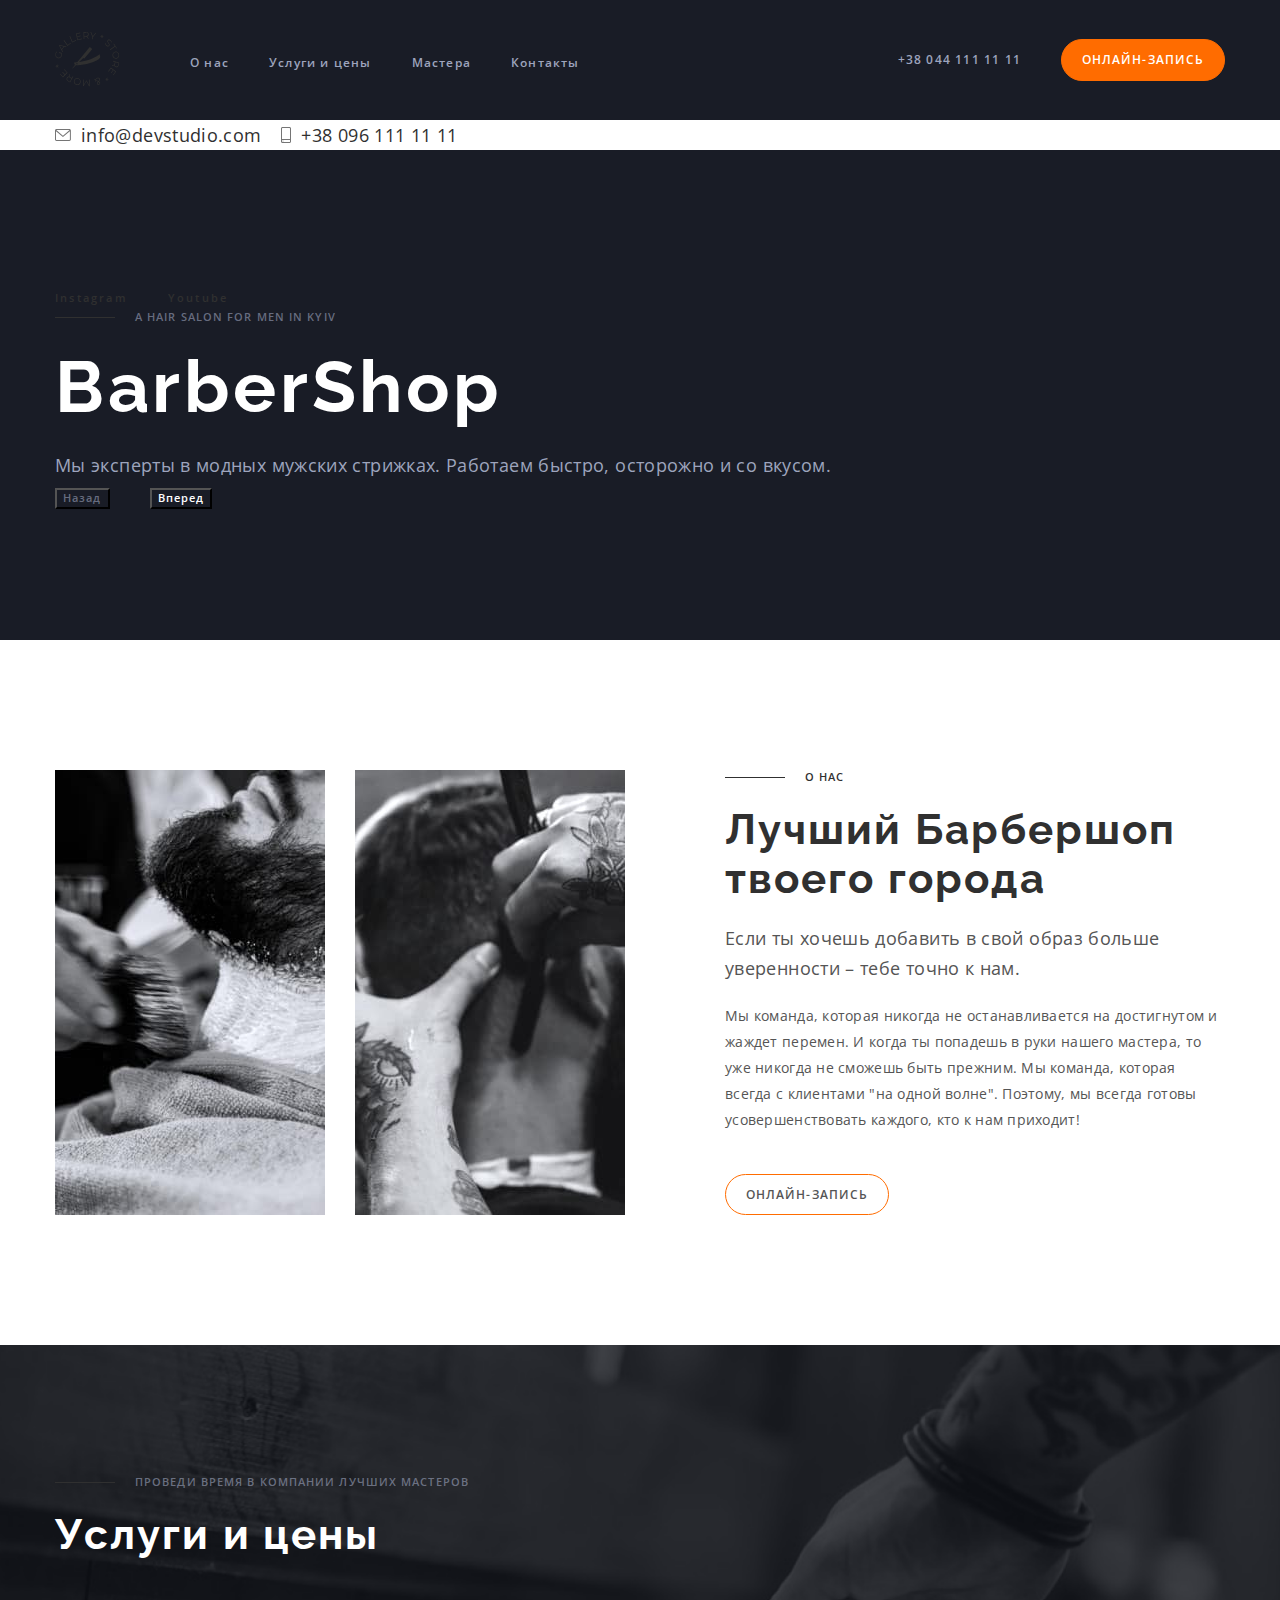
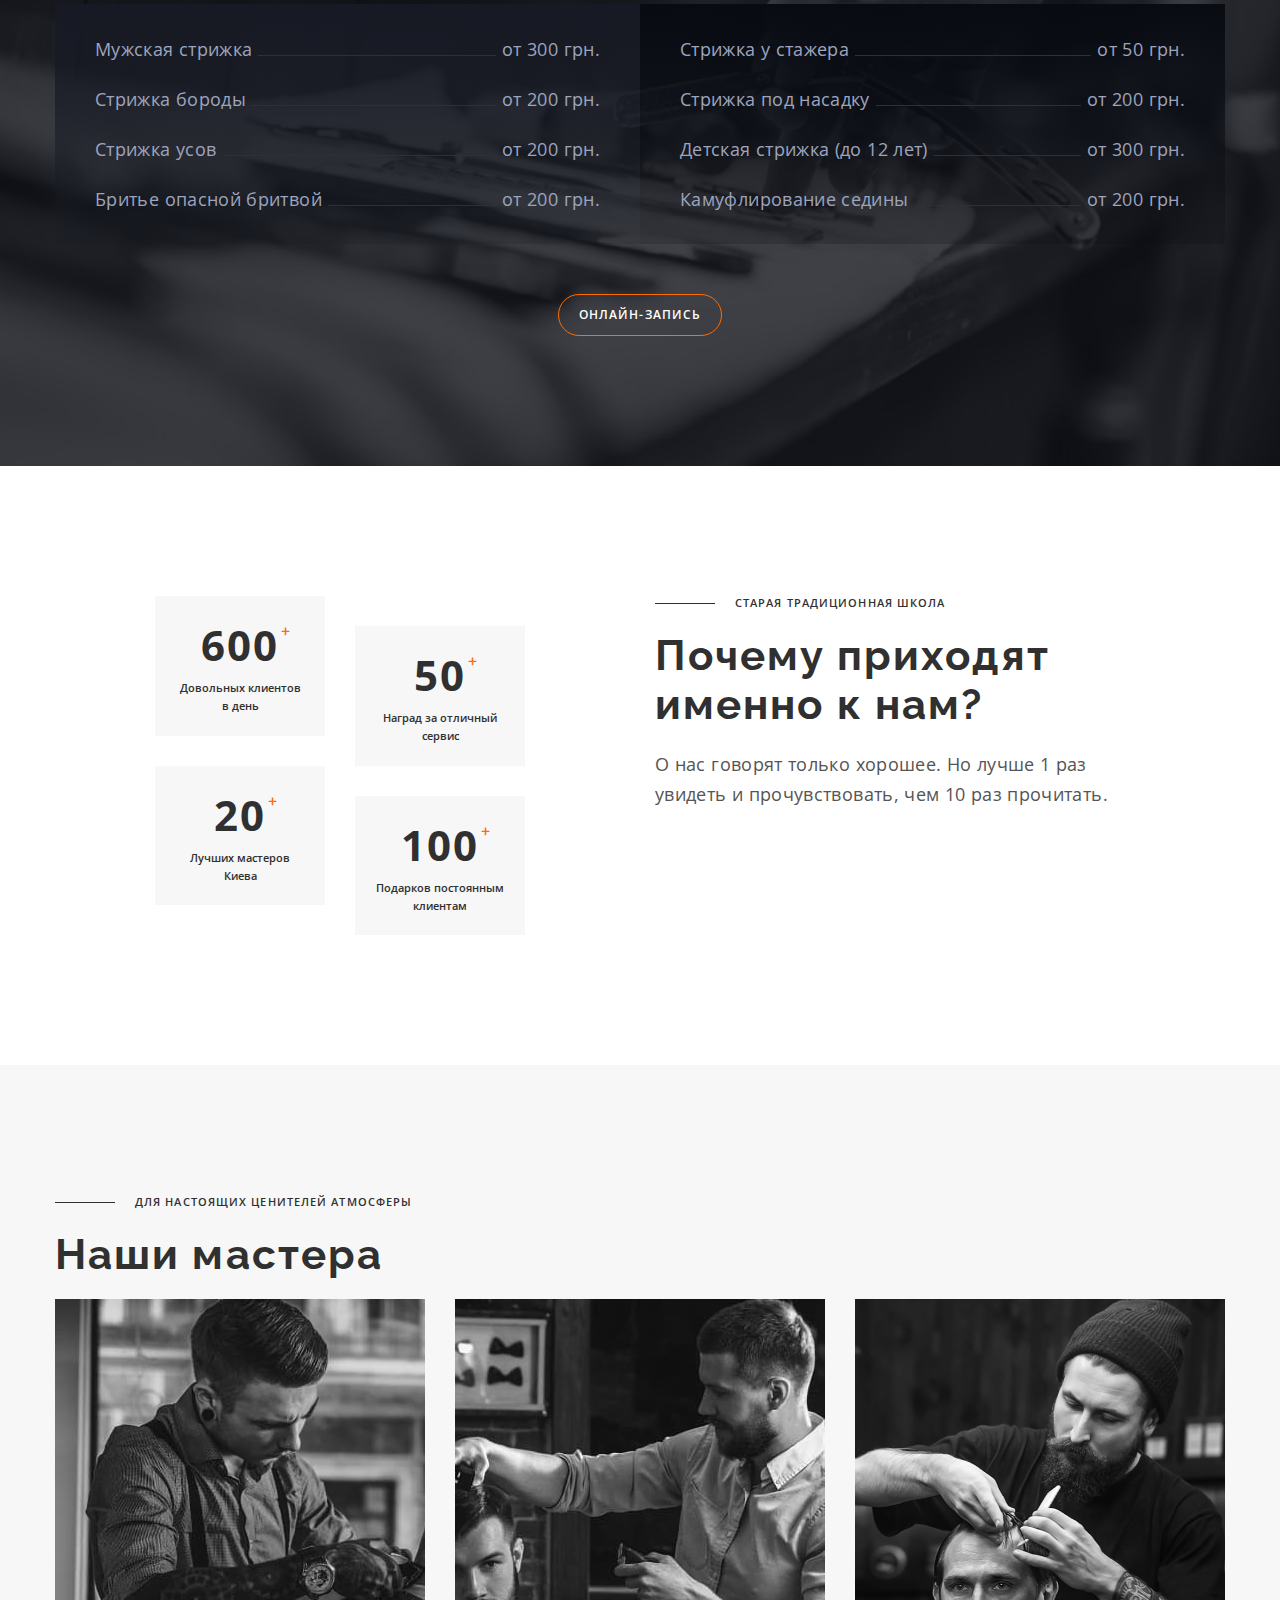
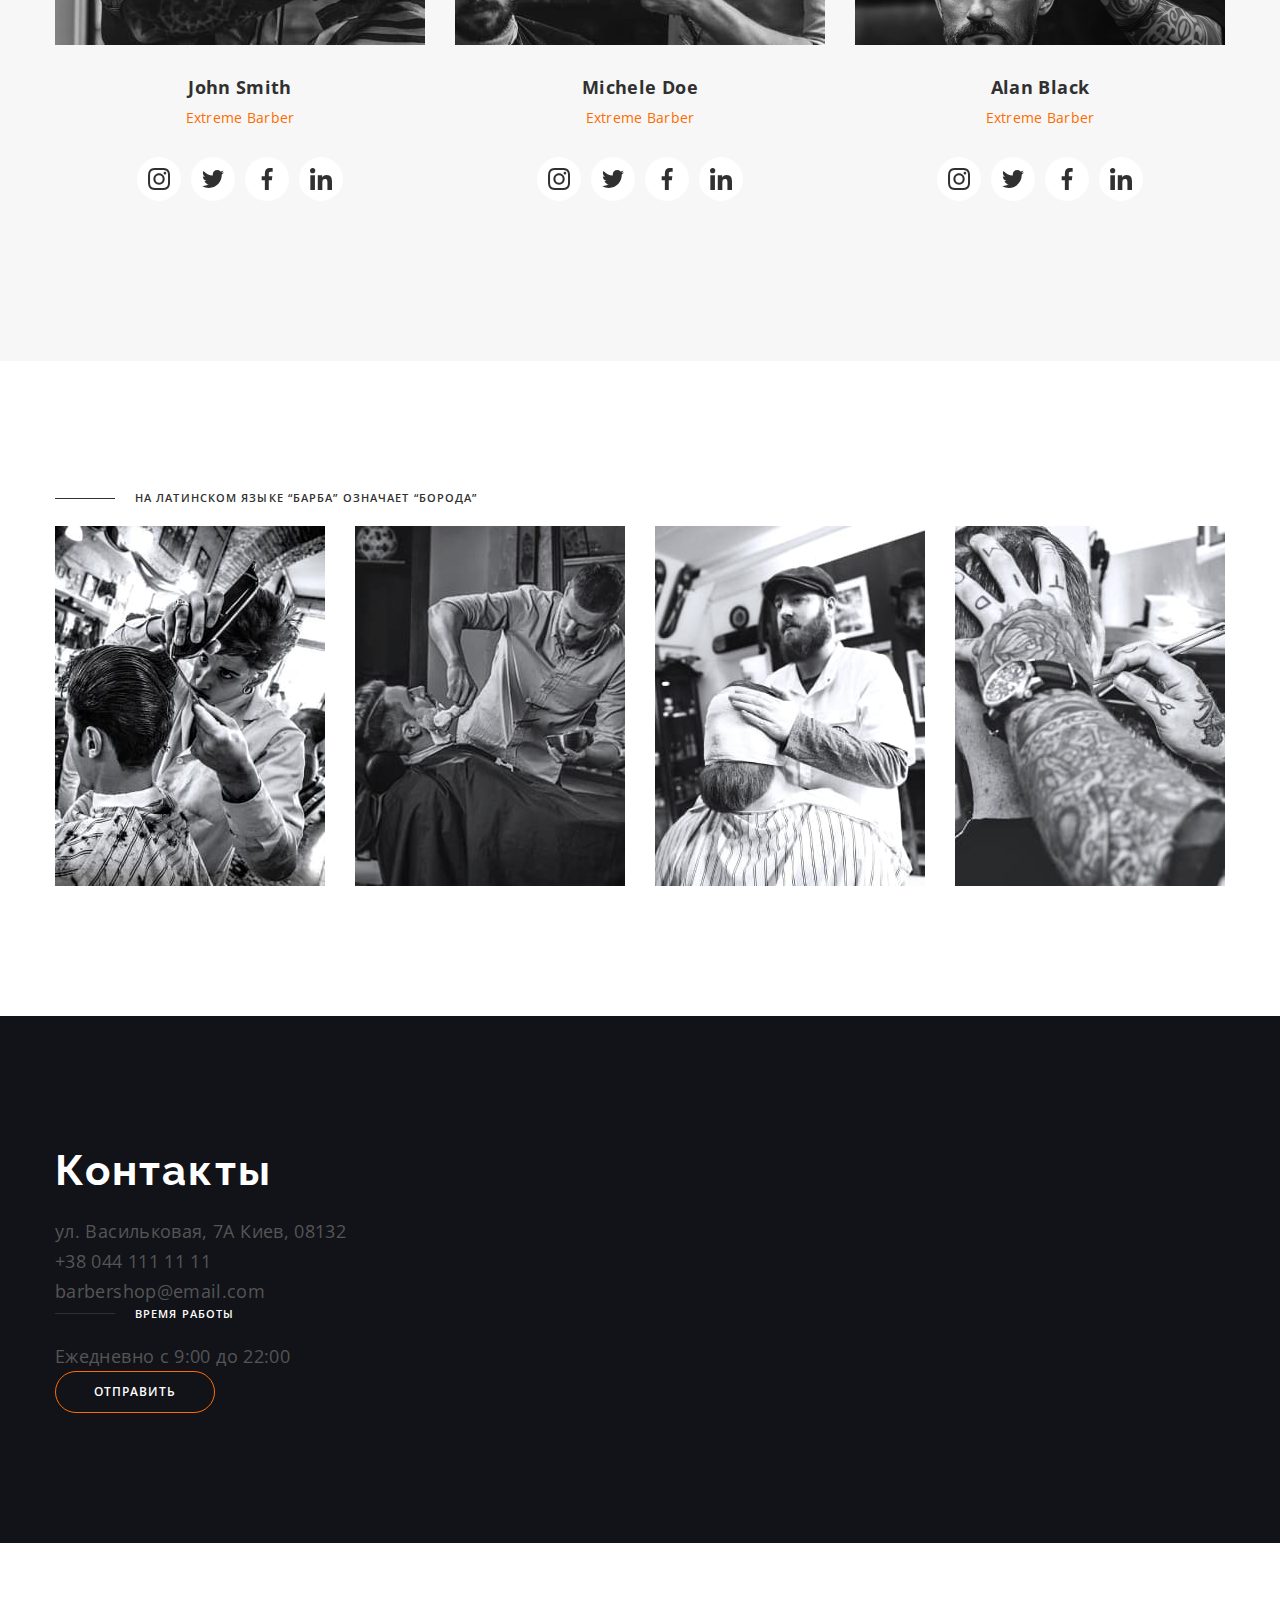
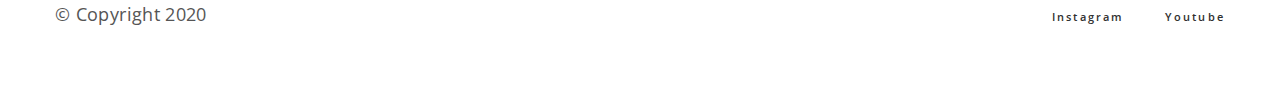
==== index.html @ 78847e61 "100622" ====
<!DOCTYPE html>
<html lang="ru">
  <head>
    <meta charset="UTF-8" />
    <meta http-equiv="X-UA-Compatible" content="IE=edge" />
    <meta name="barbershop" content="width=device-width, initial-scale=1.0" />
    <title>BarberShop</title>

    <!--============= FONTS ===============-->
    <link rel="preconnect" href="https://fonts.googleapis.com" />
    <link rel="preconnect" href="https://fonts.gstatic.com" crossorigin />
    <link
      href="https://fonts.googleapis.com/css2?family=Open+Sans:wght@400;600;700&family=Raleway:wght@700&display=swap"
      rel="stylesheet"
    />

    <!--============= STYLES ==============-->
    <link
      rel="stylesheet"
      href="https://cdnjs.cloudflare.com/ajax/libs/modern-normalize/1.1.0/modern-normalize.min.css"
    />
    <link rel="stylesheet" href="./css/styles.css" />
  </head>

  <body>
    <!--============== HEADER ==============-->

    <header class="header">
      <div class="container header-container">
        <a class="header-link" href="./index.html">
          <img
            class="header-logo"
            src="./images/Logo-barbershop.svg"
            alt="Лого"
            width="65"
            height="55"
          />
        </a>
        <nav class="nav">
          <ul class="nav-list list">
            <li class="nav-item">
              <a class="nav-link link" href="">О нас</a>
            </li>
            <li class="nav-item">
              <a class="nav-link link" href="">Услуги и цены</a>
            </li>
            <li class="nav-item">
              <a class="nav-link link" href="">Мастера</a>
            </li>
            <li class="nav-item">
              <a class="nav-link link" href="">Контакты</a>
            </li>
          </ul>
        </nav>
        <div class="header-wrapper">
          <a class="header-phone link" href="tel:+380441111111"
            >+38 044 111 11 11</a
          >
          <button class="main-btn-mode-dark main-btn pulsate" type="button" data-modal-open>
            <span>онлайн-запись</span> 
          </button>
        </div>
      </div>
    </header>

    <!--==== Пример оформления тел/мэйл ====-->
    <div class="contacts-row container">
      <ul class="list">
        <li class="item">
          <a class="link" href="">
            <svg class="icon" width="16" height="12">
              <use href="./images/icons/icon-contacts.svg#icon-envelope"></use>
            </svg>
            info@devstudio.com
          </a>
        </li>
        <li class="item">
          <a class="link" href="">
            <svg class="icon" width="10" height="16">
              <use
                href="./images/icons/icon-contacts.svg#icon-smartphone"
              ></use>
            </svg>
            +38 096 111 11 11
          </a>
        </li>
      </ul>
    </div>

    <main>
      <!-- <!-================================= HERO ====================================- > -->

      <section class="hero section">
        <div class="container">
          <ul class="hero-list list">
            <li class="hero-item">
              <a class="public-link link" href="" lang="en">Instagram</a>
            </li>
            <li class="hero-item">
              <a class="public-link link" href="" lang="en">Youtube</a>
            </li>
          </ul>
          <p class="uppertitle uppertitle-mode-dark" lang="en">
            A hair salon for men in Kyiv
          </p>
          <h1 class="hero-title" lang="en">BarberShop</h1>
          <p class="subtitle subtitle-mode-dark">
            Мы эксперты в модных мужских стрижках. Работаем быстро, осторожно и
            со вкусом.
          </p>
          <ul class="hero-list list">
            <li class="hero-item">
              <button class="hero-btn hero-btn-disable" type="button">
                Назад
              </button>
            </li>
            <li class="hero-item">
              <button class="hero-btn" type="button">Вперед</button>
            </li>
          </ul>
        </div>
      </section>

      <!-- <!-============= ABOUT =============-> -->

      <section class="about section">
        <div class="container about-container">
          <ul class="about-list list">
            <li class="about-item">
              <img
                class="about-img"
                src="/images/about-img-1.jpg"
                alt="стрижка бороды"
                width="270"
                height="445"
              />
            </li>
            <li class="about-item">
              <img
                class="about-img"
                src="/images/about-img-2.jpg"
                alt="Окантовка бритвой"
                width="270"
                height="445"
              />
            </li>
          </ul>
          <div class="about-wrapper">
            <p class="uppertitle uppertitle-mode-light">О НАС</p>
            <h2 class="title title-mode-light">
              Лучший Барбершоп твоего города
            </h2>
            <h3 class="subtitle subtitle-mode-light">
              Если ты хочешь добавить в свой образ больше уверенности – тебе
              точно к нам.
            </h3>
            <p class="about-descr">
              Мы команда, которая никогда не останавливается на достигнутом и
              жаждет перемен. И когда ты попадешь в руки нашего мастера, то уже
              никогда не сможешь быть прежним. Мы команда, которая всегда с
              клиентами "на одной волне". Поэтому, мы всегда готовы
              усовершенствовать каждого, кто к нам приходит!
            </p>
            <button class="main-btn main-btn-mode-light" type="button">
              онлайн-запись
            </button>
          </div>
        </div>
      </section>

      <!--================= PRICES =================-> -->

      <section class="price section">
        <div class="container">
          <p class="uppertitle uppertitle-mode-dark">
            Проведи время в компании лучших мастеров
          </p>
          <h2 class="title title-mode-dark">Услуги и цены</h2>
          <ul class="price-list list">
            <li class="price-item price-item-left-side">
              <ul class="price-inner-list list">
                <li class="price-inner-item">
                  <span class="price-inner-name">Мужская стрижка</span>
                  <span class="price-inner-cost">от 300 грн.</span>
                </li>
                <li class="price-inner-item">
                  <span class="price-inner-name">Стрижка бороды</span
                  ><span class="price-inner-cost">от 200 грн.</span>
                </li>
                <li class="price-inner-item">
                  <span class="price-inner-name">Стрижка усов</span
                  ><span class="price-inner-cost">от 200 грн.</span>
                </li>
                <li class="price-inner-item">
                  <span class="price-inner-name">Бритье опасной бритвой</span>
                  <span class="price-inner-cost">от 200 грн.</span>
                </li>
              </ul>
            </li>
            <li class="price-item price-item-right-side">
              <ul class="price-inner-list list">
                <li class="price-inner-item">
                  <span class="price-inner-name">Cтрижка у стажера</span
                  ><span class="price-inner-cost">от 50 грн.</span>
                </li>
                <li class="price-inner-item">
                  <span class="price-inner-name">Стрижка под насадку</span
                  ><span class="price-inner-cost">от 200 грн.</span>
                </li>
                <li class="price-inner-item">
                  <span class="price-inner-name"
                    >Детская стрижка (до 12 лет)</span
                  ><span class="price-inner-cost">от 300 грн.</span>
                </li>
                <li class="price-inner-item">
                  <span class="price-inner-name">Камуфлирование седины</span
                  ><span class="price-inner-cost">от 200 грн.</span>
                </li>
              </ul>
            </li>
          </ul>
          <button class="main-btn main-btn-mode-dark" type="button">
            онлайн-запись
          </button>
        </div>
      </section>

      <!--================== BENEFITS =================-> -->

      <section class="advantages section">
        <div class="container advantages-container">
          <div class="advantages-left-side">
            <ul class="advantages-list list">
              <li class="advantages-item">
                <p class="advantages-quantity">600</p>
                <p class="advantages-descr">Довольных клиентов в день</p>
              </li>
              <li class="advantages-item">
                <p class="advantages-quantity">50</p>
                <p class="advantages-descr">Наград за отличный сервис</p>
              </li>
              <li class="advantages-item">
                <p class="advantages-quantity">20</p>
                <p class="advantages-descr">Лучших мастеров Киева</p>
              </li>              
              <li class="advantages-item">
                <p class="advantages-quantity">100</p>
                <p class="advantages-descr">Подарков постоянным клиентам</p>
              </li>
            </ul>
          </div>
          <div class="advantages-right-side">
            <p class="uppertitle uppertitle-mode-light">
              старая традиционная школа
            </p>
            <h2 class="title title-mode-light">
              Почему приходят именно к нам?
            </h2>
            <p class="subtitle subtitle-mode-light">
              О нас говорят только хорошее. Но лучше 1 раз увидеть&nbspи&nbspпрочувствовать, чем 10 раз прочитать.
            </p>
          </div>
        </div>
      </section>

      <!-- ================ MASTERS ================= -->

      <section class="team section">
        <div class="container">
          <p class="uppertitle uppertitle-mode-light">
            для настоящих ценителей атмосферы
          </p>
          <h2 class="title title-mode-light">Наши мастера</h2>
          <ul class="list team-list">
            <li class="team-member">
              <div class="team-thumb">
                <img
                class="team-avatar"
                src="./images/barber-1.jpg"
                alt="John Smith"
                width="370"
                height="346"
                />
                <p class="team-descr">Lorem ipsum dolor sit amet consectetur adipisicing elit. Doloribus deserunt quae voluptas necessitatibus libero quidem.</p>
              </div>
              <div class="team-wrapper">
                <h3 lang="en" class="team-headline">John Smith</h3>
                <p class="team-position">Extreme Barber</p>
                <ul class="socials list">
                  <li class="socials-item">
                    <a
                      class="socials-link socials-link-instagram link"
                      href=""
                      aria-label="instagram"
                    >
                      <svg class="socials-icon" width="22" height="22">
                        <use
                          href="./images/icons/icon-sprite.svg#icon-instagram"
                        ></use>
                      </svg>
                    </a>
                  </li>
                  <li class="socials-item">
                    <a
                      class="socials-link socials-link-twitter link"
                      href=""
                      aria-label="twitter"
                    >
                      <svg class="socials-icon" width="22" height="22">
                        <use
                          href="./images/icons/icon-sprite.svg#icon-twitter"
                        ></use>
                      </svg>
                    </a>
                  </li>
                  <li class="socials-item">
                    <a
                      class="socials-link socials-link-facebook link"
                      href=""
                      aria-label="facebook"
                    >
                      <svg class="socials-icon" width="22" height="22">
                        <use
                          href="./images/icons/icon-sprite.svg#icon-facebook"
                        ></use>
                      </svg>
                    </a>
                  </li>
                  <li class="socials-item">
                    <a
                      class="socials-link socials-link-linkedIn link"
                      href=""
                      aria-label="linkedIn"
                    >
                      <svg class="socials-icon" width="22" height="22">
                        <use
                          href="./images/icons/icon-sprite.svg#icon-linkedin"
                        ></use>
                      </svg>
                    </a>
                  </li>
                </ul>
              </div>
            </li>
            <li class="team-member">
              <div class="team-thumb">
                <img
                class="team-avatar"
                src="./images/barber-2.jpg"
                alt="Michele Doe"
                width="370"
                height="346"
              />
                <p class="team-descr">Lorem ipsum dolor sit amet consectetur adipisicing elit. Doloribus deserunt quae voluptas necessitatibus libero quidem.</p>
              </div>
              <div class="team-wrapper">
                <h3 lang="en" class="team-headline">Michele Doe</h3>
                <p class="team-position">Extreme Barber</p>
                <ul class="socials list">
                  <li class="socials-item">
                    <a
                      class="socials-link socials-link-instagram link"
                      href=""
                      aria-label="instagram"
                    >
                      <svg class="socials-icon" width="22" height="22">
                        <use
                          href="./images/icons/icon-sprite.svg#icon-instagram"
                        ></use>
                      </svg>
                    </a>
                  </li>
                  <li class="socials-item">
                    <a
                      class="socials-link socials-link-twitter link"
                      href=""
                      aria-label="twitter"
                    >
                      <svg class="socials-icon" width="22" height="22">
                        <use
                          href="./images/icons/icon-sprite.svg#icon-twitter"
                        ></use>
                      </svg>
                    </a>
                  </li>
                  <li class="socials-item">
                    <a
                      class="socials-link socials-link-facebook link"
                      href=""
                      aria-label="facebook"
                    >
                      <svg class="socials-icon" width="22" height="22">
                        <use
                          href="./images/icons/icon-sprite.svg#icon-facebook"
                        ></use>
                      </svg>
                    </a>
                  </li>
                  <li class="socials-item">
                    <a
                      class="socials-link socials-link-linkedIn link"
                      href=""
                      aria-label="linkedIn"
                    >
                      <svg class="socials-icon" width="22" height="22">
                        <use
                          href="./images/icons/icon-sprite.svg#icon-linkedin"
                        ></use>
                      </svg>
                    </a>
                  </li>
                </ul>
              </div>
            </li>
            <li class="team-member">
              <div class="team-thumb">
                <img
                class="team-avatar"
                src="./images/barber-3.jpg"
                alt="Alan Black"
                width="370"
                height="346"
                />
                <p class="team-descr">Lorem ipsum dolor sit amet consectetur adipisicing elit. Doloribus deserunt quae voluptas necessitatibus libero quidem.</p>
              </div>              
              <div class="team-wrapper">
                <h3 lang="en" class="team-headline">Alan Black</h3>
                <p class="team-position">Extreme Barber</p>
                <ul class="socials list">
                  <li class="socials-item">
                    <a
                      class="socials-link socials-link-instagram link"
                      href=""
                      aria-label="instagram"
                    >
                      <svg class="socials-icon" width="22" height="22">
                        <use
                          href="./images/icons/icon-sprite.svg#icon-instagram"
                        ></use>
                      </svg>
                    </a>
                  </li>
                  <li class="socials-item">
                    <a
                      class="socials-link socials-link-twitter link"
                      href=""
                      aria-label="twitter"
                    >
                      <svg class="socials-icon" width="22" height="22">
                        <use
                          href="./images/icons/icon-sprite.svg#icon-twitter"
                        ></use>
                      </svg>
                    </a>
                  </li>
                  <li class="socials-item">
                    <a
                      class="socials-link socials-link-facebook link"
                      href=""
                      aria-label="facebook"
                    >
                      <svg class="socials-icon" width="22" height="22">
                        <use
                          href="./images/icons/icon-sprite.svg#icon-facebook"
                        ></use>
                      </svg>
                    </a>
                  </li>
                  <li class="socials-item">
                    <a
                      class="socials-link socials-link-linkedIn link"
                      href=""
                      aria-label="linkedIn"
                    >
                      <svg class="socials-icon" width="22" height="22">
                        <use
                          href="./images/icons/icon-sprite.svg#icon-linkedin"
                        ></use>
                      </svg>
                    </a>
                  </li>
                </ul>
              </div>
            </li>
          </ul>
        </div>
      </section>

      <!--=============== GALERY ===================-->

      <section class="galery section">
        <div class="container">
          <p class="uppertitle uppertitle-mode-light">
            На латинском языке “барба” означает “борода”
          </p>
          <h2 class="title" hidden>Galery</h2>
          <ul class="galery-list list">
            <li class="galery-item">
              <img
                class="galery-img"
                src="./images/galery-1.jpg"
                alt="Стрижка"
                width="270"
                height="360"
              />
            </li>
            <li class="galery-item">
              <img
                class="galery-img"
                src="./images/galery-2.jpg"
                alt="Бритье"
                width="270"
                height="360"
              />
            </li>
            <li class="galery-item">
              <img
                class="galery-img"
                src="./images/galery-3.jpg"
                alt="Отпаривание"
                width="270"
                height="360"
              />
            </li>
            <li class="galery-item">
              <img
                class="galery-img"
                src="./images/galery-4.jpg"
                alt="Бритье "
                width="270"
                height="360"
              />
            </li>
          </ul>
        </div>
      </section>

      <!--================ CONTACTS ==================-->

      <section class="contacts section">
        <div class="container">
          <h2 class="title title-mode-dark">Контакты</h2>
          <ul class="contact-list list">
            <li class="contact-item">
              <address class="contacts-address">
                ул. Васильковая, 7А Киев, 08132
              </address>
            </li>
            <li class="contact-item">
              <a class="contact-link link" href="tel:+380441111111"
                >+38 044 111 11 11</a
              >
            </li>
            <li class="contact-item">
              <a class="contact-link link" href="mailto:barbershop@email.com"
                >barbershop@email.com</a
              >
            </li>
          </ul>
          <h3 class="uppertitle uppertitle-mode-dark">время работы</h3>
          <p class="contacts-schedule">
            Ежедневно с <time datetime="9:00">9:00</time> до
            <time datetime="22:00">22:00</time>
          </p>
          <button type="button" class="main-btn main-btn-mode-dark">
            Отправить
          </button>
        </div>
      </section>      
    </main>

    <!--================ FOOTER ==================-->

    <footer class="footer">
      <div class="container footer-container">
        <p class="footer-copyright">&#169; Copyright 2020</p>
        <ul class="footer-list list">
          <li class="footer-item">
            <a class="public-link link" href="">Instagram</a>
          </li>
          <li class="footer-item">
            <a class="public-link link" href="">Youtube</a>
          </li>
        </ul>
      </div>
    </footer>

    <!-- ================ MODAL ================= -->

    <div class="backdrop is-hidden" data-modal>
      <div class="modal-wrapper">
        <button class="modal-btn" type="button" data-modal-close>X</button>
        <p>Lorem ipsum dolor sit amet consectetur adipisicing elit. </p>
      </div>
    </div>

    <script src="./js/modal.js"></script>
  </body>
</html>
---- css/styles.css ----
/* font-family: 'Open Sans', sans-serif;
font-family: 'Raleway', sans-serif; */

/* #303030
#FFFFFF
#9DA4BD
#FF6C00
#F7F7F7
#000000
#555555
#111319
#191C26
#C4C4C4
rgba(157, 164, 189, 0.12)
rgba(157, 164, 189, 0.6)
rgba(157, 164, 189, 0.4)
rgba(25, 28, 38, 0.2) */

:root {
  /*=========== Основные шрифты ===========*/

  --main-font: "Open Sans", sans-serif;
  --secondary-font: "Raleway", sans-serif;
  --accent-cl: #ff6c00;

  /*========== Светлая тема текста =========*/

  --primary-txt--mode-light: #555555;
  --secondary-txt--mode-light: #303030;
  --main-txt--mode-light: #555555;

  /*========== Темная тема текста ===========*/

  --primary-txt--mode-dark: #ffffff;
  --secondary-txt--mode-dark: rgba(157, 164, 189, 0.6);
  --main-txt--mode-dark: #9da4bd;

  /*========== Светлая тема фона ============*/

  --primary-bg--mode-light: #ffffff;
  --secondary-bg--mode-light: #f7f7f7;

  /*========== Темная тема фона =============*/

  --primary-bg--mode-dark: #191c26;
  --secondary-bg--mode-dark: #111319;

  /* ============ EFFECTS ================ */

  --anim-fast: 250ms ease-in;
}


body {
  font-family: var(--main-font);
  font-size: 18px;
  line-height: 1.67;
  letter-spacing: 0.02em;
  color: var(--main-txt--mode-light);
}

h1,
h2,
h3,
h4,
h5,
h6,
p {
  margin-top: 0;
  margin-bottom: 0;
}

h1:last-child,
h2:last-child,
h3:last-child,
h4:last-child,
p:last-child {
  margin-bottom: 0;
}

img {
  display: block;
}

.list {
  list-style: none;
  margin-top: 0;
  margin-bottom: 0;
  padding: 0;
}

.link {
  text-decoration: none;
}

.section {
  padding-top: 130px;
  padding-bottom: 130px;
}

.container {
  width: 1200px;
  padding-left: 15px;
  padding-right: 15px;
  margin-left: auto;
  margin-right: auto;
}

.uppertitle {
  display: flex;
  align-items: center;
  margin-bottom: 20px;
  font-weight: 600;
  font-size: 11px;
  line-height: 1.36;
  letter-spacing: 0.1em;
  text-transform: uppercase;
}

.uppertitle-mode-light {
  color: var(--secondary-txt--mode-light);
}

.uppertitle-mode-dark {
  color: var(--secondary-txt--mode-dark);
}

.uppertitle::before {
  margin-right: 20px;
  display: block;
  content: "";
  width: 60px;
  height: 1px;
  background-color: var(--secondary-txt--mode-light);
}

.title {
  margin-bottom: 20px;
  font-family: var(--secondary-font);
  font-weight: 700;
  font-size: 42px;
  line-height: 1.17;
  letter-spacing: 0.05em;
  color: var(--secondary-txt--mode-light);
}

.title-mode-light {
  color: var(--secondary-txt--mode-light);
}

.title-mode-dark {
  color: var(--primary-txt--mode-dark);
}

.subtitle {
  margin-bottom: 20px;
  font-size: 18px;
  font-weight: 400;
  line-height: 1.67;
  letter-spacing: 0.02em;
}

.subtitle-mode-light {
  color: var(--main-txt--mode-light);
}

.subtitle-mode-dark {
  color: var(--main-txt--mode-dark);
}

.main-btn {
  max-width: 350px;
  min-width: 160px;
  padding: 12px 20px;

  font-family: inherit;
  font-weight: 600;
  font-size: 12px;
  line-height: 1.33;
  letter-spacing: 0.09em;
  text-transform: uppercase;
  color: var(--primary-dark-text);
  border: 1px solid var(--accent-cl);
  border-radius: 25px;
  background-color: transparent;
  cursor: pointer;
  transition: background-color var(--anim-fast);
}

.main-btn-mode-light {
  color: var(--primary-txt--mode-light);
  /* background-color: ; */
}

.main-btn-mode-dark {
  color: var(--primary-txt--mode-dark);
}

.main-btn:hover,
.main-btn:focus {
  background-color: var(--accent-cl);
  border: 1px solid var(--accent-cl);
}

.public-link {
  font-weight: 600;
  font-size: 11px;
  line-height: 1.36;
  letter-spacing: 0.2em;
  color: var(--secondary-txt--mode-light);
}
.public-link:hover,
.public-link:focus {
  color: var(--accent-cl);
}


/* =================== HEADER ==================== */

.header {
  padding-top: 32px;
  padding-bottom: 32px;
  background-color: var(--primary-bg--mode-dark);
}

.header-container {
  display: flex;
  align-items: center;
}

.header-link {
  margin-right: 70px;
}

.nav-list {
  display: flex;
  align-items: center;
}

.nav-item {
  margin-right: 40px;
}

.nav-item:last-child {
  margin: 0;
}

.header-wrapper {
  display: flex;
  align-items: center;
  margin-left: auto;
}

.nav-link,
.header-phone {
  padding-top: 20px;
  padding-bottom: 20px;
  font-weight: 600;
  font-size: 12px;
  line-height: 1.33;
  letter-spacing: 0.1em;
  color: var(--main-txt--mode-dark);
  transition: color var(--anim-fast);
}

.nav-link:hover,
.nav-link:focus {
  color: var(--accent-cl);
}

.header-phone {
  padding-top: 20px;
  padding-bottom: 20px;
  margin-right: 40px;
  text-transform: uppercase;
}

.header-phone:hover,
.header-phone:focus {
  color: var(--accent-cl);
}

/* ================= HERO ================== */

.hero {
  background-color: var(--primary-bg--mode-dark);
}

.hero-list {
  display: flex;
  align-items: center;
}

.hero-item {
  margin-right: 40px;
}

.hero-item:last-child {
  margin-right: 0;
}

.hero-title {
  margin-bottom: 20px;
  font-family: var(--secondary-font);
  font-weight: 700;
  font-size: 72px;
  line-height: 1.18;
  letter-spacing: 0.05em;
  color: var(--primary-txt--mode-dark);
}

.hero .subtitle {
  margin-bottom: 0;
}

.hero-btn {
  font-weight: 600;
  font-size: 11px;
  line-height: 1.36;
  letter-spacing: 0.1em;
  color: var(--primary-txt--mode-dark);
  background-color: transparent;
  cursor: pointer;
}

.hero-btn-disable {
  color: rgba(157, 164, 189, 0.6);
}

/* ================ ABOUT ================= */

.about-container {
  display: flex;
}
.about-list {
  display: flex;
}

.about-item {
  margin-right: 30px;
}

.about-item:last-child {
  margin-right: 0;
}

.about-wrapper {
  width: 500px;
  margin-left: auto;
}

.about-descr {
  margin-bottom: 40px;
  font-size: 14px;
  line-height: 1.86;
  letter-spacing: 0.02em;
  color: var(--main-txt--mode-light);
}

.main-btn-mode-light {
  font-weight: 600;
  font-size: 12px;
  line-height: 1.33;
  letter-spacing: 0.09em;
  text-transform: uppercase;
  color: var(--secondary-light-text);
}

.main-btn-mode-light:hover,
.main-btn-mode-light:focus {
  color: var(--primary-txt--mode-dark);
}

/* ================ PRICE ================== */

.price {
  background-color: var(--secondary-bg--mode-dark);
  background-image: url(../images/price/bg-price.png);
  background-position: center;
  background-size: cover;
  background-repeat: no-repeat;
}

.price .title {
  margin-bottom: 44px;
}

.price-list {
  display: flex;
  align-items: center;
  margin-bottom: 50px;
}

.price-item {
  flex-basis: calc(100% / 2);
  padding: 30px 40px;
}

.price-item-left-side {
  background-image: linear-gradient(
    180deg,
    #171a24 0%,
    rgba(23, 26, 36, 0.2) 100%
  );
}

.price-item-right-side {
  background-image: linear-gradient(
    180deg,
    #090b13 0%,
    rgba(9, 11, 19, 0.2) 100%
  );
}

.price-inner-item {
  display: flex;
  /* justify-content: space-between; */
  align-items: baseline;
  margin-bottom: 20px;
}

.price-inner-item::after {
  margin: 0 6px;
  content: "";
  display: block;
  /* width: 100%; */
  height: 1px;
  flex-grow: 1;
  background-color: var(--secondary-txt--mode-light);
}

.price-inner-item:last-child {
  margin-bottom: 0;
}

.price .main-btn {
  display: block;
  margin-left: auto;
  margin-right: auto;
}

.price-inner-name,
.price-inner-cost {
  flex-shrink: 0;
  color: var(--main-txt--mode-dark);
}

.price-inner-cost {
  order: 2;
}

.price .main-btn {
  display: block;
  margin-left: auto;
  margin-right: auto;
}

/* =============== ADVANTAGES ================ */

.advantages-container {
  display: flex;
  gap: 30px;
}

.advantages-left-side,
.advantages-right-side {
  flex-basis: 50%;
}

.advantages-list {
  margin: 0 auto;
  width: 370px;
  display: flex;
  flex-wrap: wrap;
  justify-content: center;
  align-items: flex-start;
}



.advantages-item {
  width: 170px;
  min-height: 133px;
  padding: 20px;
  text-align: center;
  background-color: var(--secondary-bg--mode-light);
}

.advantages-item:nth-child(odd) {
  margin-right: 30px;
}

.advantages-item:first-child {
  margin-bottom: 30px;
}

.advantages-item:nth-last-child(odd) {
  margin-top: 30px;
}

.advantages-quantity {
  position: relative;
  display: inline-block;
  margin-bottom: 6px;
  font-weight: 700;
  font-size: 42px;
  line-height: 1.36;
  letter-spacing: 0.05em;
  color: var(--secondary-txt--mode-light);
}

.advantages-quantity::after {
  position: absolute;
  top: 5px;
  /* right: -13px; */
  left: calc(100% + 2px);
  content: "+";
  font-weight: 600;
  font-size: 16px;
  line-height: 1.37;
  text-align: center;

  color: #ff6c00;
}

.advantages-descr {
  font-weight: 600;
  font-size: 11px;
  letter-spacing: 0;
  /* line-height: 1.36;
  text-align: center; */
  color: var(--secondary-txt--mode-light);
}



/* ================ MASTERS ================ */

.team {
  background-color: var(--secondary-bg--mode-light);
}

.team-list {
  display: flex;
  align-items: center;
  margin-top: -30px;
  margin-right: -30px;
}

.team-member {
  flex-wrap: wrap;
  flex-basis: calc(100% / 3 - 30px);
  margin-top: 30px;
  margin-right: 30px;
  text-align: center;
}

.team-thumb {
  position: relative;
  cursor: pointer;
  overflow: hidden;
}

.team-descr {  
  display: flex;
  align-items: center;
  justify-content: center;
  padding: 20px;
  width: 100%;
  height: 100%;
  position: absolute;
  bottom: 0;
  left: 0;

  color: var(--primary-txt--mode-dark);
  background-color: rgba(11, 11, 11, 0.504);

  transform: translateY(100%);
  transition: transform var(--anim-fast);  
}

.team-thumb:hover .team-descr {
  transform: translateY(0%);
}

.team-wrapper {
  padding-top: 30px;
  padding-bottom: 30px;
}

.team-headline {
  margin-bottom: 8px;
  font-size: 18px;
  line-height: 1.39;
  letter-spacing: 0.02em;
  color: var(--secondary-txt--mode-light);
}

.team-position {
  margin-bottom: 30px;
  font-size: 14px;
  line-height: 1.36;
  letter-spacing: 0.02em;
  color: var(--accent-cl);
}

.socials-item:not(:last-child) {
  margin-right: 10px;
}

.socials {
  display: flex;
  align-items: center;
  justify-content: center;
}

.socials-link {
  display: flex;
  justify-content: center;
  align-items: center;
  width: 44px;
  height: 44px;
  background-color: #fff;
  border-radius: 50%;
  background-repeat: no-repeat;
  background-size: 20px;
  background-position: center;
  color: var(--secondary-txt--mode-light);
  transition: background-color var(--anim-fast);  
}

.socials-icon {
  /* fill: var(--secondary-txt--mode-light); */
  fill: currentColor;
  transition: fill var(--anim-fast);
  
}

.socials-link:hover,
.socials-link:focus {
  background-color: var(--accent-cl);
  color: var(--primary-txt--mode-dark);
}

/* .socials-link:hover .socials-icon,
.socials-link:focus .socials-icon {
    fill: var(--primary-txt--mode-dark);
} */

/* ================ GALERY ================= */

.galery-list {
  display: flex;
  align-items: center;
  margin-right: -30px;
  margin-top: -30px;
}

.galery-item {
  margin-right: 30px;
  flex-basis: calc(100% / 4 - 30px);
  margin-top: 30px;
  margin-right: 30px;
}

.galery-item:last-child {
  margin-right: 0;
}

/* ================= CONTACTS ================== */

.contacts {
  background-color: var(--secondary-bg--mode-dark);
}

.contacts-address {
  font-style: normal;
}

.contact-link {
  color: currentColor;
}

.contacts-link[href^="mailto:"] {
  text-decoration: underline;
}

.contacts .uppertitle-mode-dark {
  font-weight: 600;
  font-size: 11px;
  line-height: 15px;
  letter-spacing: 0.1em;
  text-transform: uppercase;
  color: var(--primary-txt--mode-dark);
}

/* ================== FOOTER =================== */

.footer {
  padding-top: 56px;
  padding-bottom: 56px;
}

.footer-container {
  display: flex;
  align-items: center;
  justify-content: space-between;
}

.footer-list {
  display: flex;
  align-items: center;
}

.footer-item {
  margin-right: 40px;
}

.footer-item:last-child {
  margin-right: 0;
}

.footer-copyright {
  margin-bottom: 0;
}

/* ==== Пример оформления тел/мэйл ==== */
.contacts-row .list {
  display: flex;
  align-items: center;
}

.contacts-row .item:not(:last-child) {
  margin-right: 20px;
}

.contacts-row .link {
  display: flex;
  align-items: center;
  color: var(--secondary-txt--mode-light);
}

.contacts-row .link:hover,
.contacts-row .link:focus {
  color: #ff6c00;
}

.icon {
  margin-right: 10px;
  fill: currentColor;
}
/* ==================================== */

.backdrop {
  position: fixed; 
  width: 100vw;
  height: 100vh;
  top: 0;
  left: 50%;
  transform: translateX(-50%);
  background-color: rgba(0, 0, 0, 0.47);
  opacity: 1;
  visibility: visible;
  pointer-events: initial;

  transition: opacity var(--anim-fast), visibility var(--anim-fast);
} 

.backdrop.is-hidden {
  opacity: 0;
  visibility: hidden;
  pointer-events: none;
}

.modal-wrapper {
  position: absolute;
  top: 50%;
  left: 50%;
  transform: translate(-50%, -50%);

  width: 500px;
  height: 400px;
  padding: 25px;

  border-radius: 15px;

  background-color: #fff;
}

.modal-btn {
  position: absolute;
  top: 20px;
  right: 20px;
  border-radius: 50%;
}

/* ========================= PULSATE ===================== */

.pulsate {
  position: relative;
  z-index: 10;

  background-color: #ff6c00;
}

.pulsate span {
  position: relative;
  z-index: 10;
}

.pulsate::after,
.pulsate::before {
  position: absolute;
  content: "";
  top: 50%;
  left: 50%;
  transform: translate(-50%, -50%) scale(0);

  width: 100%;
  height: 100%;
  border-radius: 25px;

  background-color: rgb(255, 106, 0);
}

.pulsate::after {
  animation: pulsation 4s 400ms ease-in-out infinite both;
}
.pulsate::before {
  animation: pulsation 4s ease-in-out infinite both;
}

@keyframes pulsation {
  0% {
    transform: translate(-50%, -50%) scale(0.4);
    opacity: 0.8;
  }
  80% {
    transform: translate(-50%, -50%) scale(1.4);
    opacity: 0;
  }
  100% {
    transform: translate(-50%, -50%) scale(2.4);
    opacity: 0;
  }
}

/* logo anomation */
@keyframes bounce-top {
  0% {
    transform: translateY(-45px);
    animation-timing-function: ease-in;
    opacity: 1;
  }
  24% {
    opacity: 1;
  }
  40% {
    transform: translateY(-24px);
    animation-timing-function: ease-in;
  }
  65% {
    transform: translateY(-12px);
    animation-timing-function: ease-in;
  }
  82% {
    transform: translateY(-6px);
    animation-timing-function: ease-in;
  }
  93% {
    transform: translateY(-4px);
    animation-timing-function: ease-in;
  }
  25%,
  55%,
  75%,
  87% {
    transform: translateY(0px);
    animation-timing-function: ease-out;
  }
  100% {
    transform: translateY(0px);
    animation-timing-function: ease-out;
    opacity: 1;
  }
}
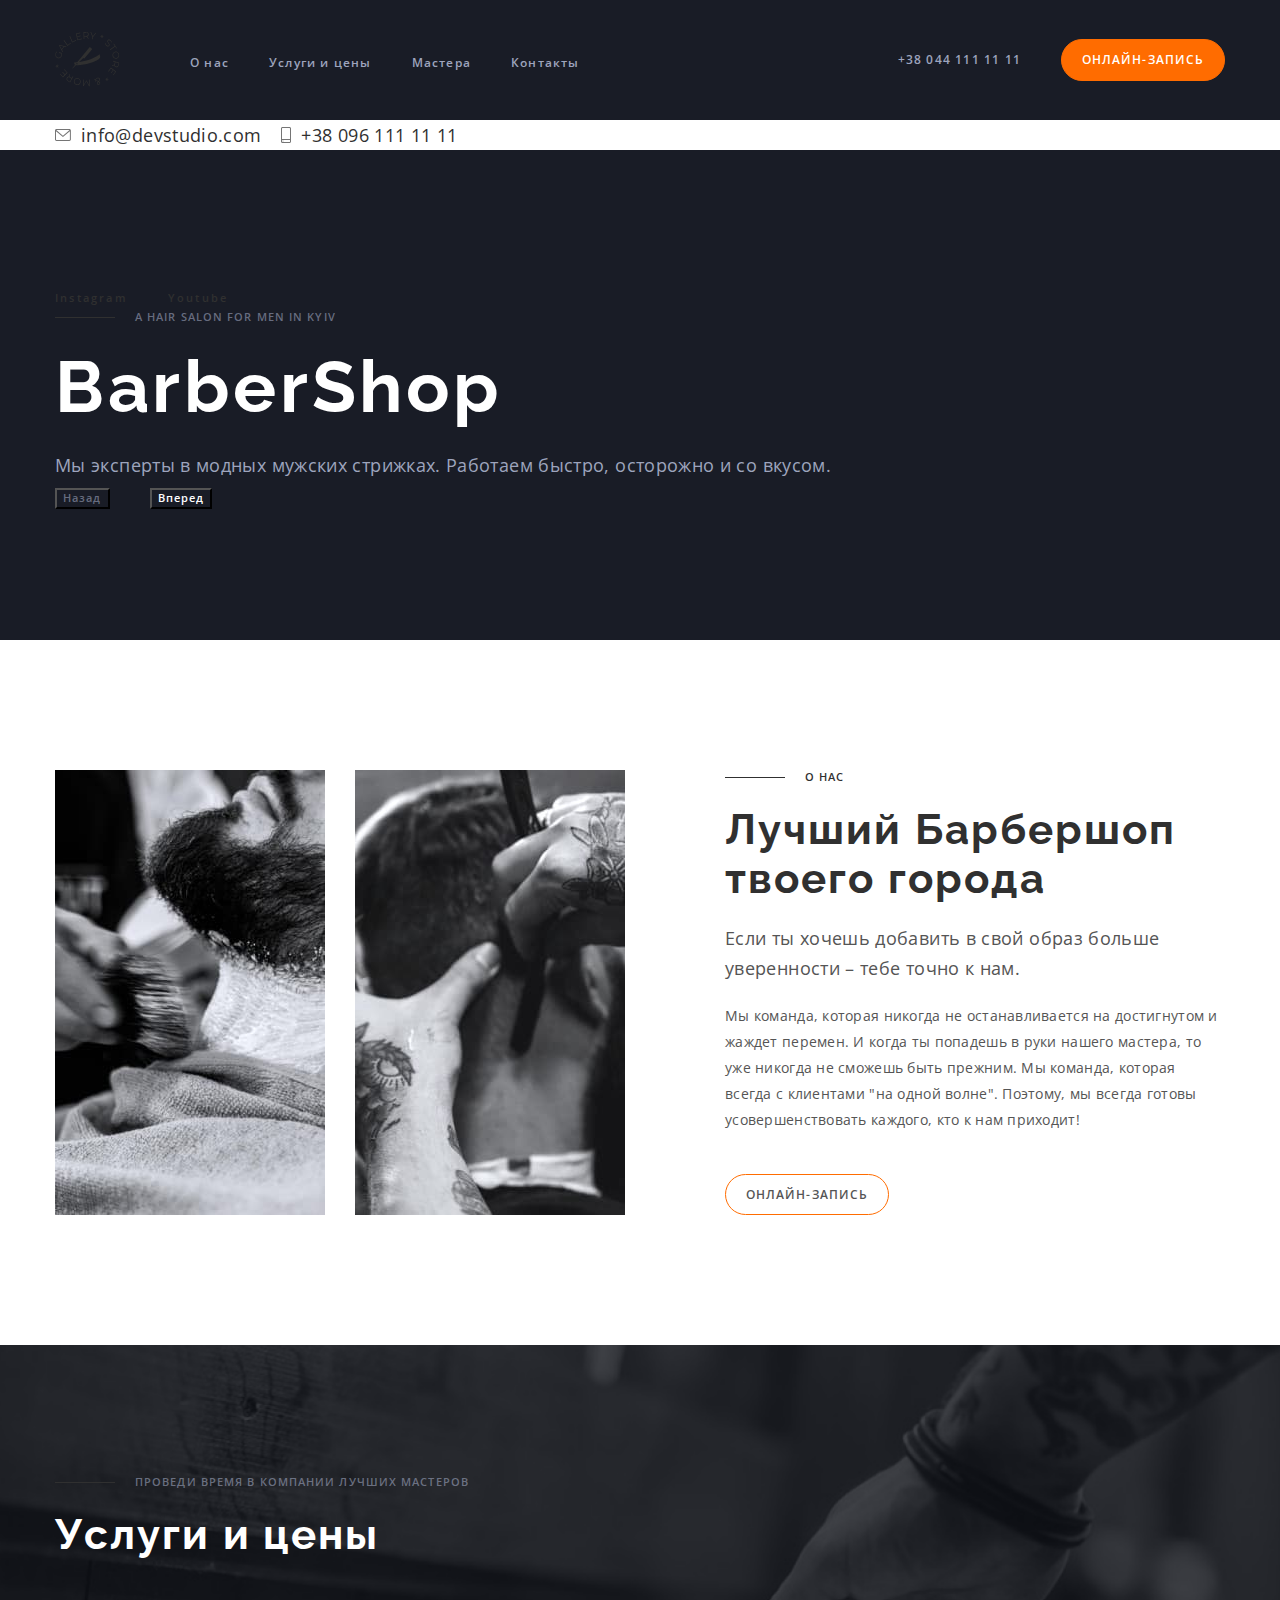
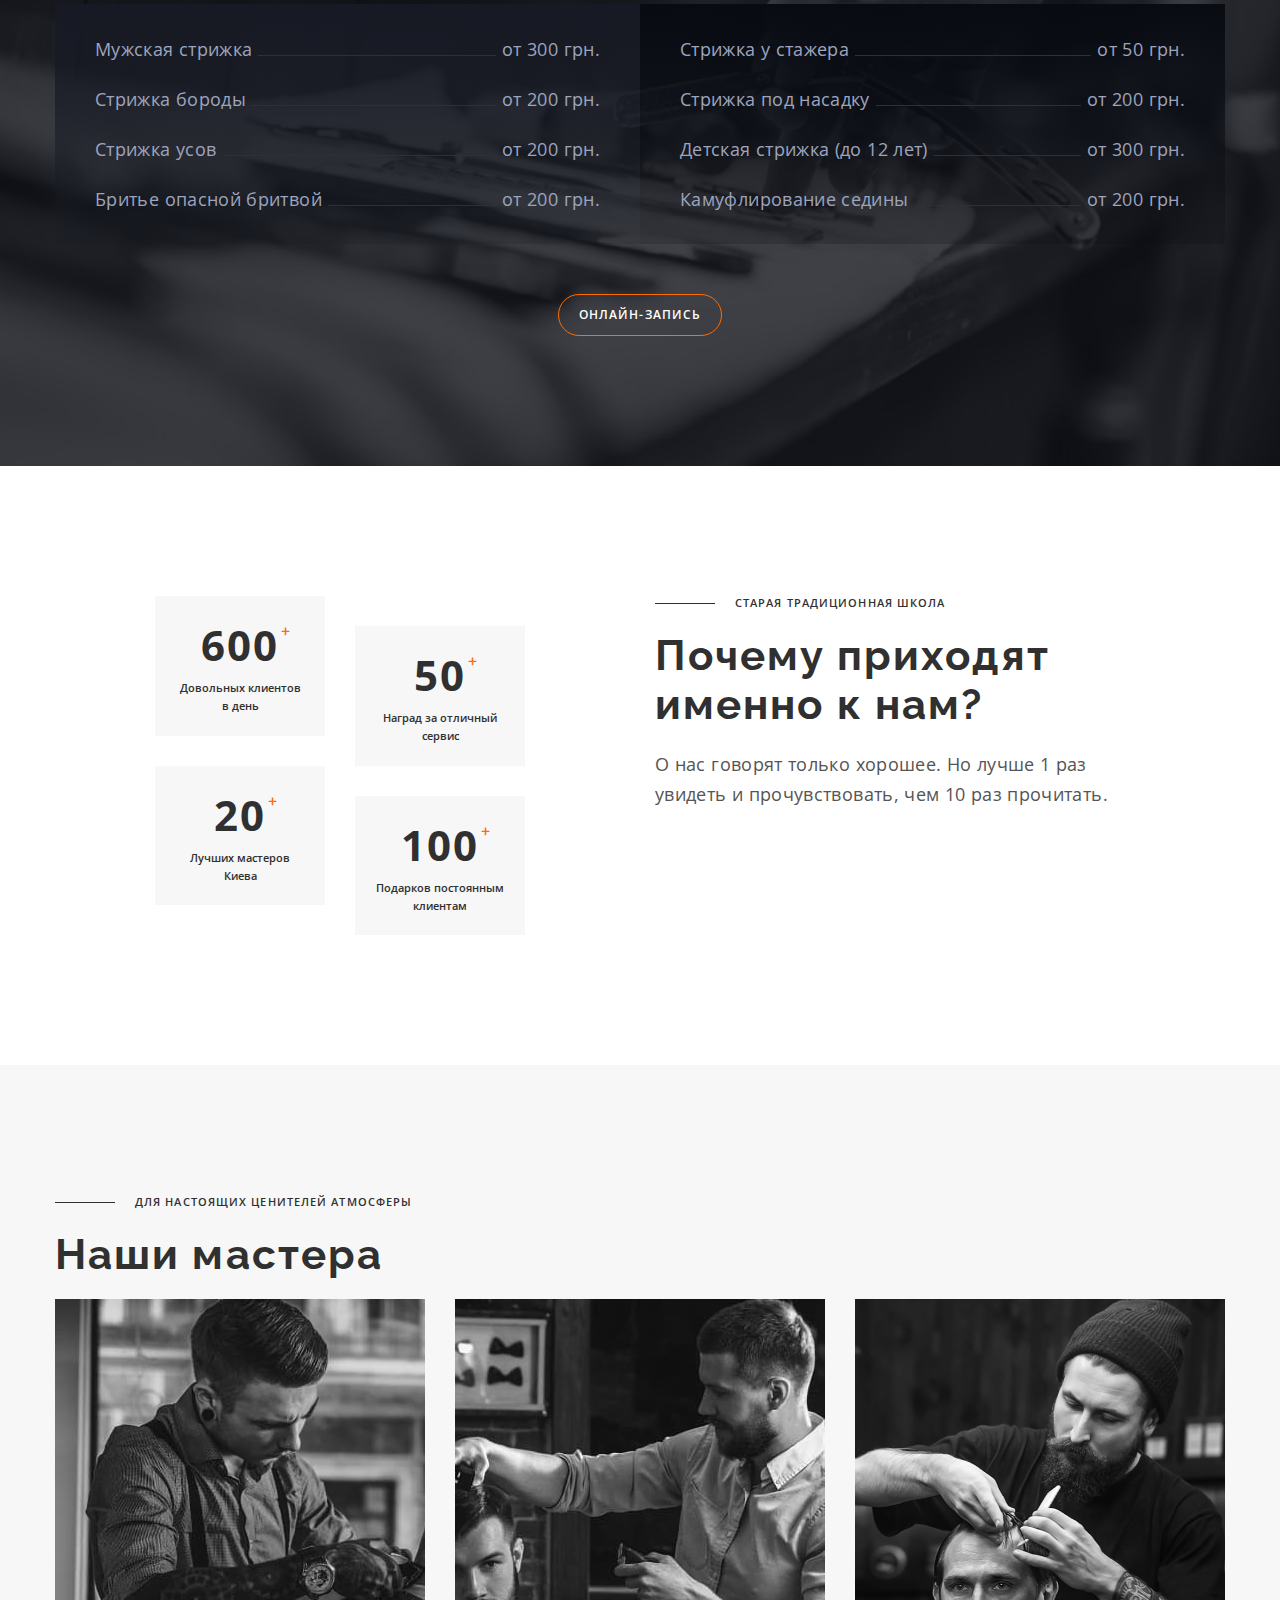
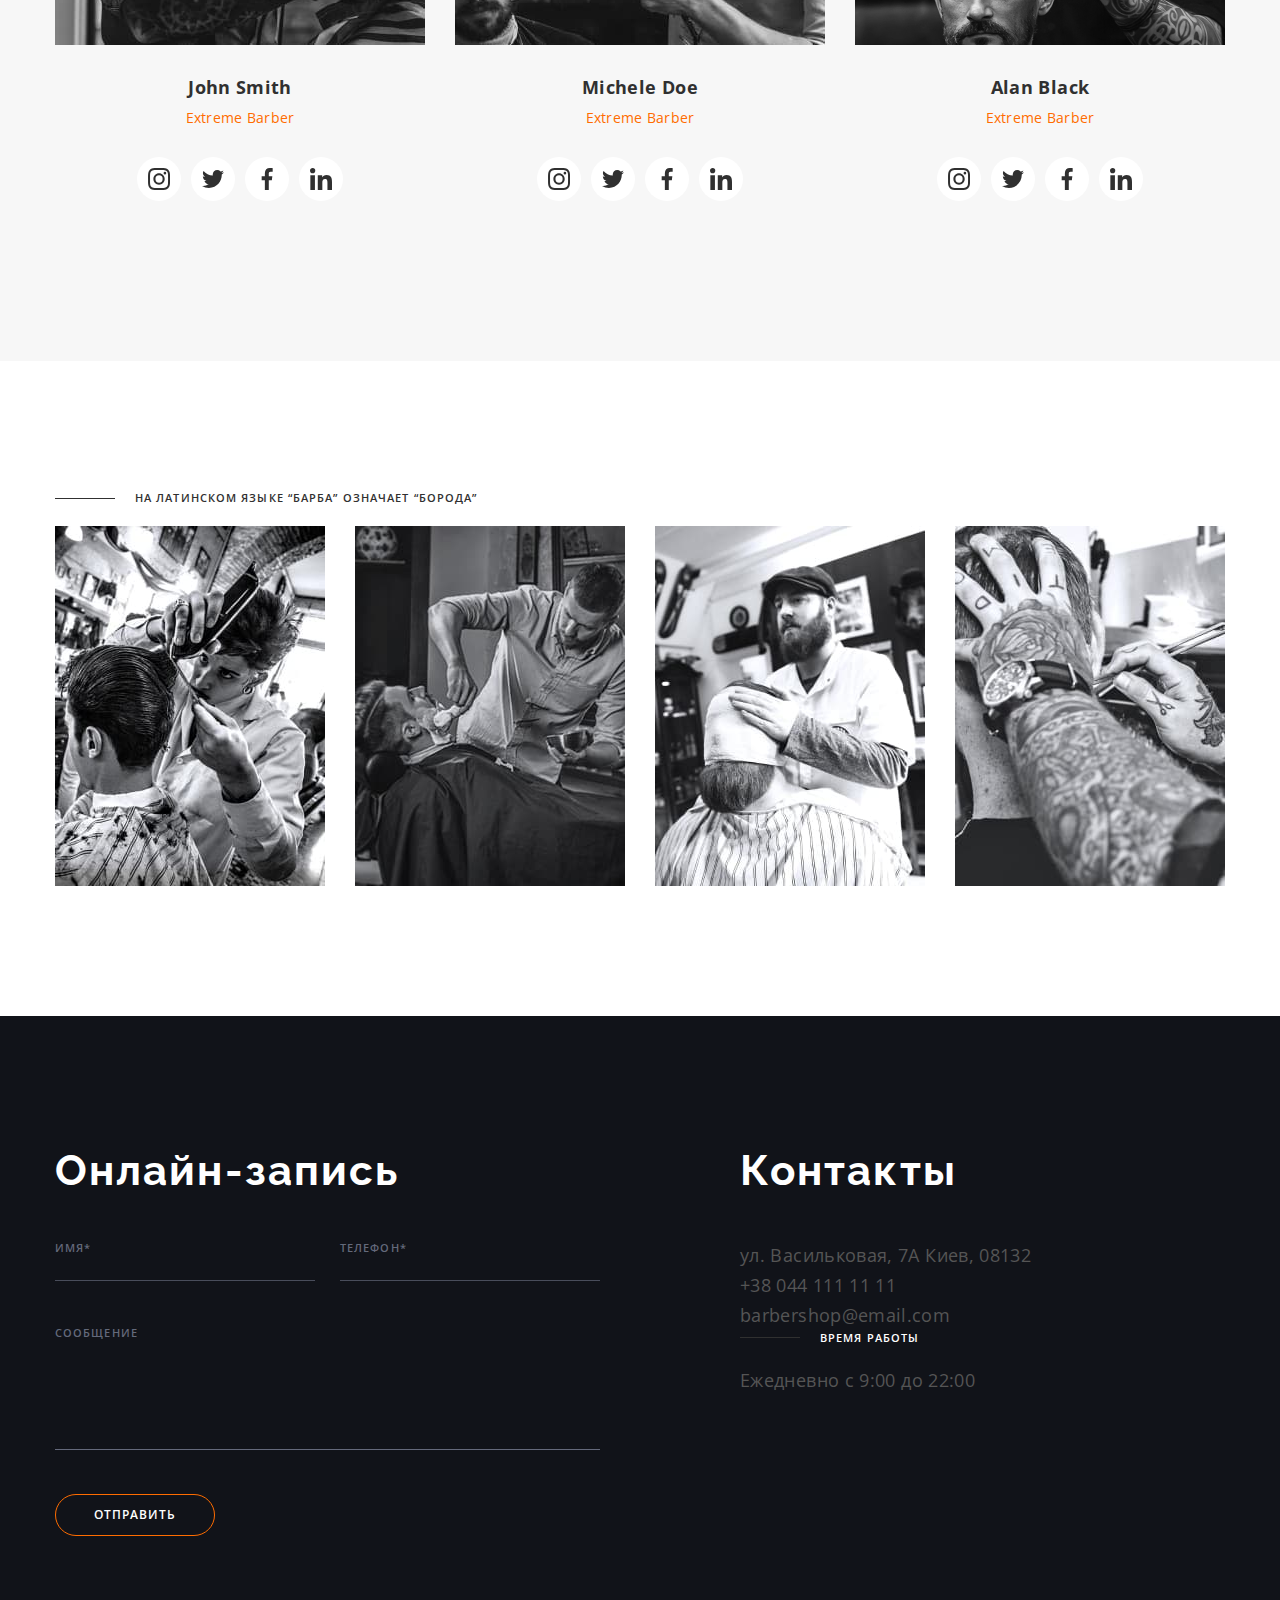
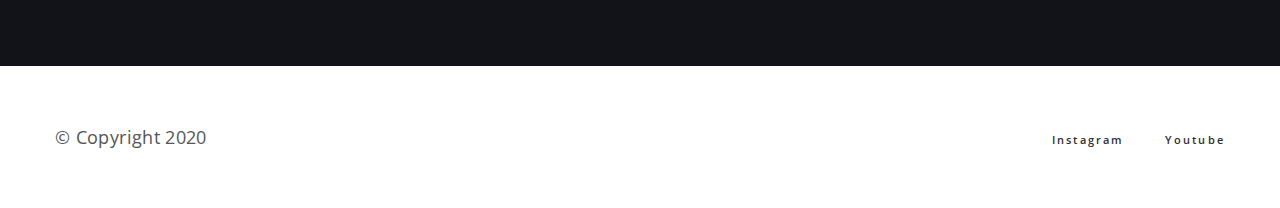
==== commit 8bec8c4a: "190622" ====
--- a/index.html
+++ b/index.html
@@ -538,33 +538,69 @@
       <!--================ CONTACTS ==================-->
 
       <section class="contacts section">
-        <div class="container">
-          <h2 class="title title-mode-dark">Контакты</h2>
-          <ul class="contact-list list">
-            <li class="contact-item">
-              <address class="contacts-address">
-                ул. Васильковая, 7А Киев, 08132
-              </address>
-            </li>
-            <li class="contact-item">
-              <a class="contact-link link" href="tel:+380441111111"
-                >+38 044 111 11 11</a
-              >
-            </li>
-            <li class="contact-item">
-              <a class="contact-link link" href="mailto:barbershop@email.com"
-                >barbershop@email.com</a
-              >
-            </li>
-          </ul>
-          <h3 class="uppertitle uppertitle-mode-dark">время работы</h3>
-          <p class="contacts-schedule">
+        <div class="container contacts-container">
+          <div class="contacts-left-side">
+            <h2 class="title title-mode-dark contacts-title">Онлайн-запись</h2>
+            <form action="" class="form contact-form">
+              <div class="contacts-wrapper">                
+                <label class="form-label">
+                  <input 
+                  class="form-input"
+                  type="text"                 
+                  minlength="3"
+                  placeholder=""/>
+                  <span class="form-text">Имя&#42</span>
+                </label>
+
+                <label class="form-label">
+                  <input 
+                  class="form-input"
+                  type="tel" 
+                  required
+                  placeholder=""/>
+                  <span class="form-text">Телефон&#42</span>
+                </label>
+              </div>
+
+              <label class="contacts-wrapper">
+                <textarea 
+                class="form-textarea"
+                name="massage"
+                rows="5"
+                placeholder="Введите текст..."></textarea>
+                <span class="form-text">Сообщение</span>
+              </label>
+              <button type="button" class="main-btn main-btn-mode-dark">
+                Отправить
+              </button>
+            </form>
+
+
+          </div>
+
+          <div class="contacts-right-side">
+            <h2 class="title title-mode-dark contacts-title">Контакты</h2>
+            <ul class="contact-list list">
+              <li class="contact-item">
+                <address class="contacts-address">
+                  ул. Васильковая, 7А Киев, 08132
+                </address>
+              </li>
+              <li class="contact-item">
+                <a class="contact-link link" href="tel:+380441111111"
+                  >+38 044 111 11 11</a>
+              </li>
+              <li class="contact-item">
+                <a class="contact-link link"   href="mailto:barbershop@email.com"
+                  >barbershop@email.com</a>
+              </li>
+            </ul>
+            <h3 class="uppertitle uppertitle-mode-dark">время работы</h3>
+            <p class="contacts-schedule">
             Ежедневно с <time datetime="9:00">9:00</time> до
             <time datetime="22:00">22:00</time>
-          </p>
-          <button type="button" class="main-btn main-btn-mode-dark">
-            Отправить
-          </button>
+            </p>
+          </div>          
         </div>
       </section>      
     </main>
--- a/css/styles.css
+++ b/css/styles.css
@@ -725,6 +725,107 @@
 }
 
 /* ==== Пример оформления тел/мэйл ==== */
+
+.contacts-container {
+  display: flex;
+}
+
+.contacts-title {
+  margin-bottom: 44px;
+}
+
+.contacts-left-side,
+.contacts-right-side {
+  flex-basis: calc(100% / 2 - 40px);
+}
+
+.contacts-left-side {
+  margin-right: 40px;
+}
+
+.contacts-right-side {
+  padding-left: 100px;
+}
+
+/* ================== */
+
+.contacts-form {
+  display: flex;
+  flex-direction: column;
+}
+
+.contacts-wrapper {
+  display: flex;
+  justify-content: space-between;
+  position: relative;
+  margin-bottom: 44px;
+}
+
+.form-label {
+  position: relative;
+}
+
+.form-input {
+  display: inline-block;
+  width: 260px;
+  padding: 10px;
+  color: var(--primary-bg--mode-light);
+  background-color: transparent;
+  border: none;
+  border-bottom: 1px solid rgba(157, 164, 189, 0.4);
+  outline: transparent;
+}
+
+.form-textarea {
+  display: block;
+  padding: 10px;
+  width: 100%;
+  
+  color: var(--primary-txt--mode-dark);
+  background-color: transparent;
+  outline: transparent;
+
+  resize: none;
+  border: none;
+  border-bottom: 1px solid var(--secondary-txt--mode-dark);
+}
+
+.form-textarea:hover,
+.form-textarea:focus {
+  border-color: var(--primary-txt--mode-dark);
+  color: var(--primary-bg--mode-light);
+}
+
+.form-textarea::placeholder {
+  color: transparent;
+}
+
+.form-textarea:focus::placeholder {
+  color:var(--primary-bg--mode-light);
+}
+
+.form-text {
+  position: absolute;
+  top: 0;
+  left: 0;
+
+  font-weight: 600;
+  font-size: 11px;
+  line-height: 15px;
+  letter-spacing: 0.1em;
+  text-transform: uppercase;
+
+  color: var(--secondary-txt--mode-dark);
+}
+
+.form-textarea:hover + .form-text,
+.form-textarea:focus + .form-text {
+  color: var(--primary-bg--mode-light);
+  transform: translateY(-20px);
+}
+
+
+
 .contacts-row .list {
   display: flex;
   align-items: center;
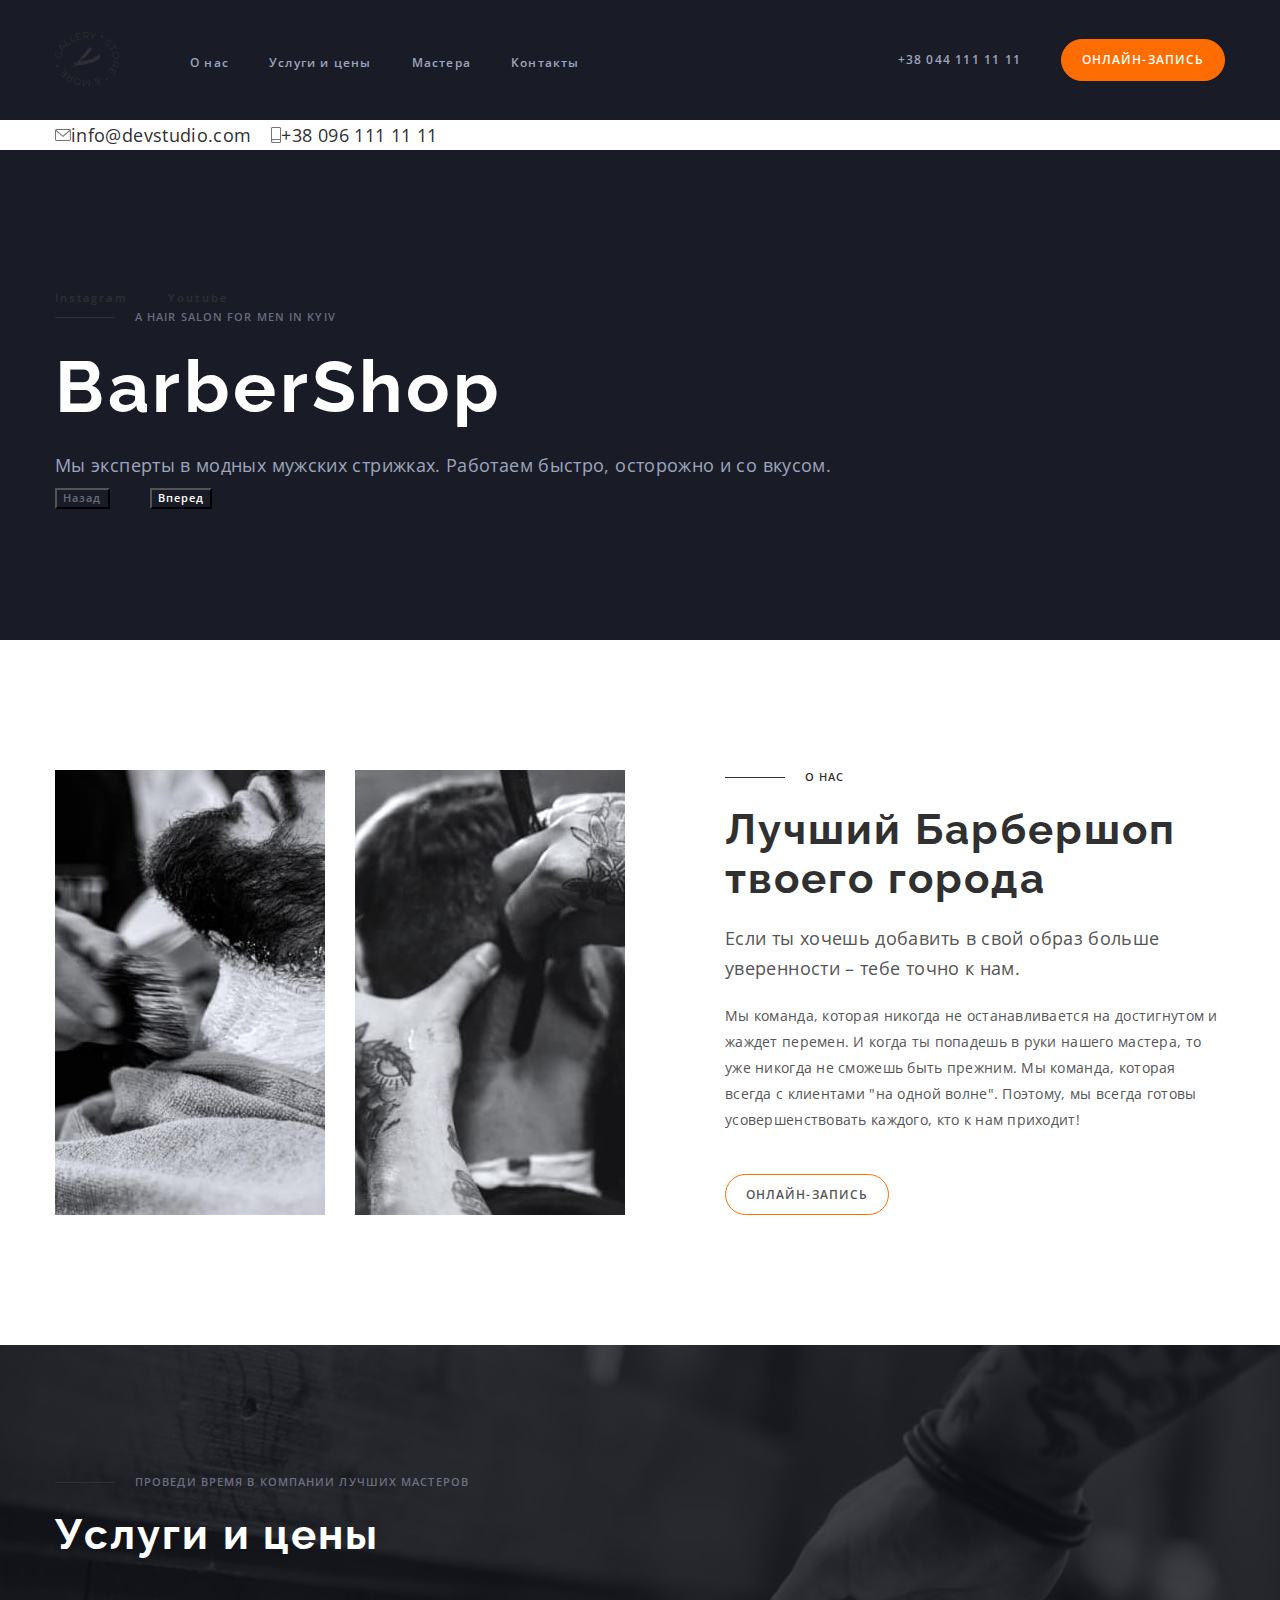
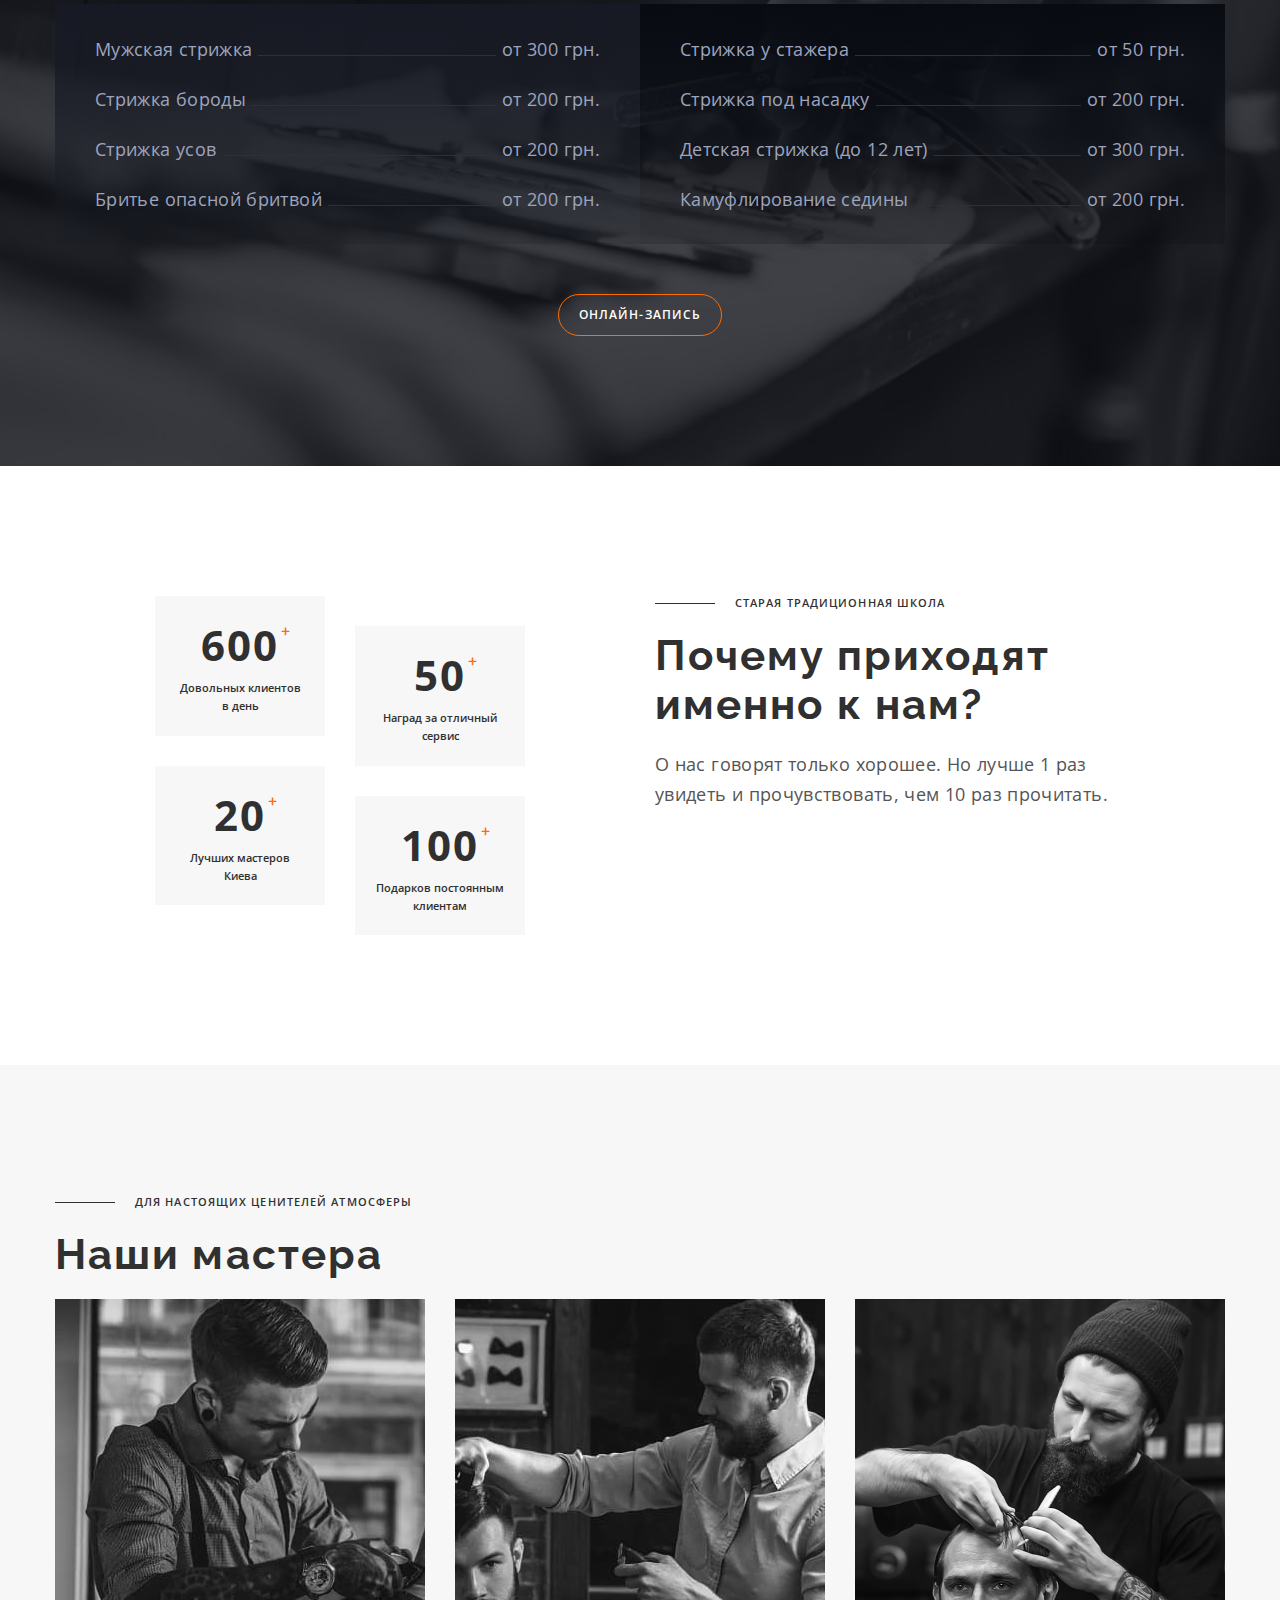
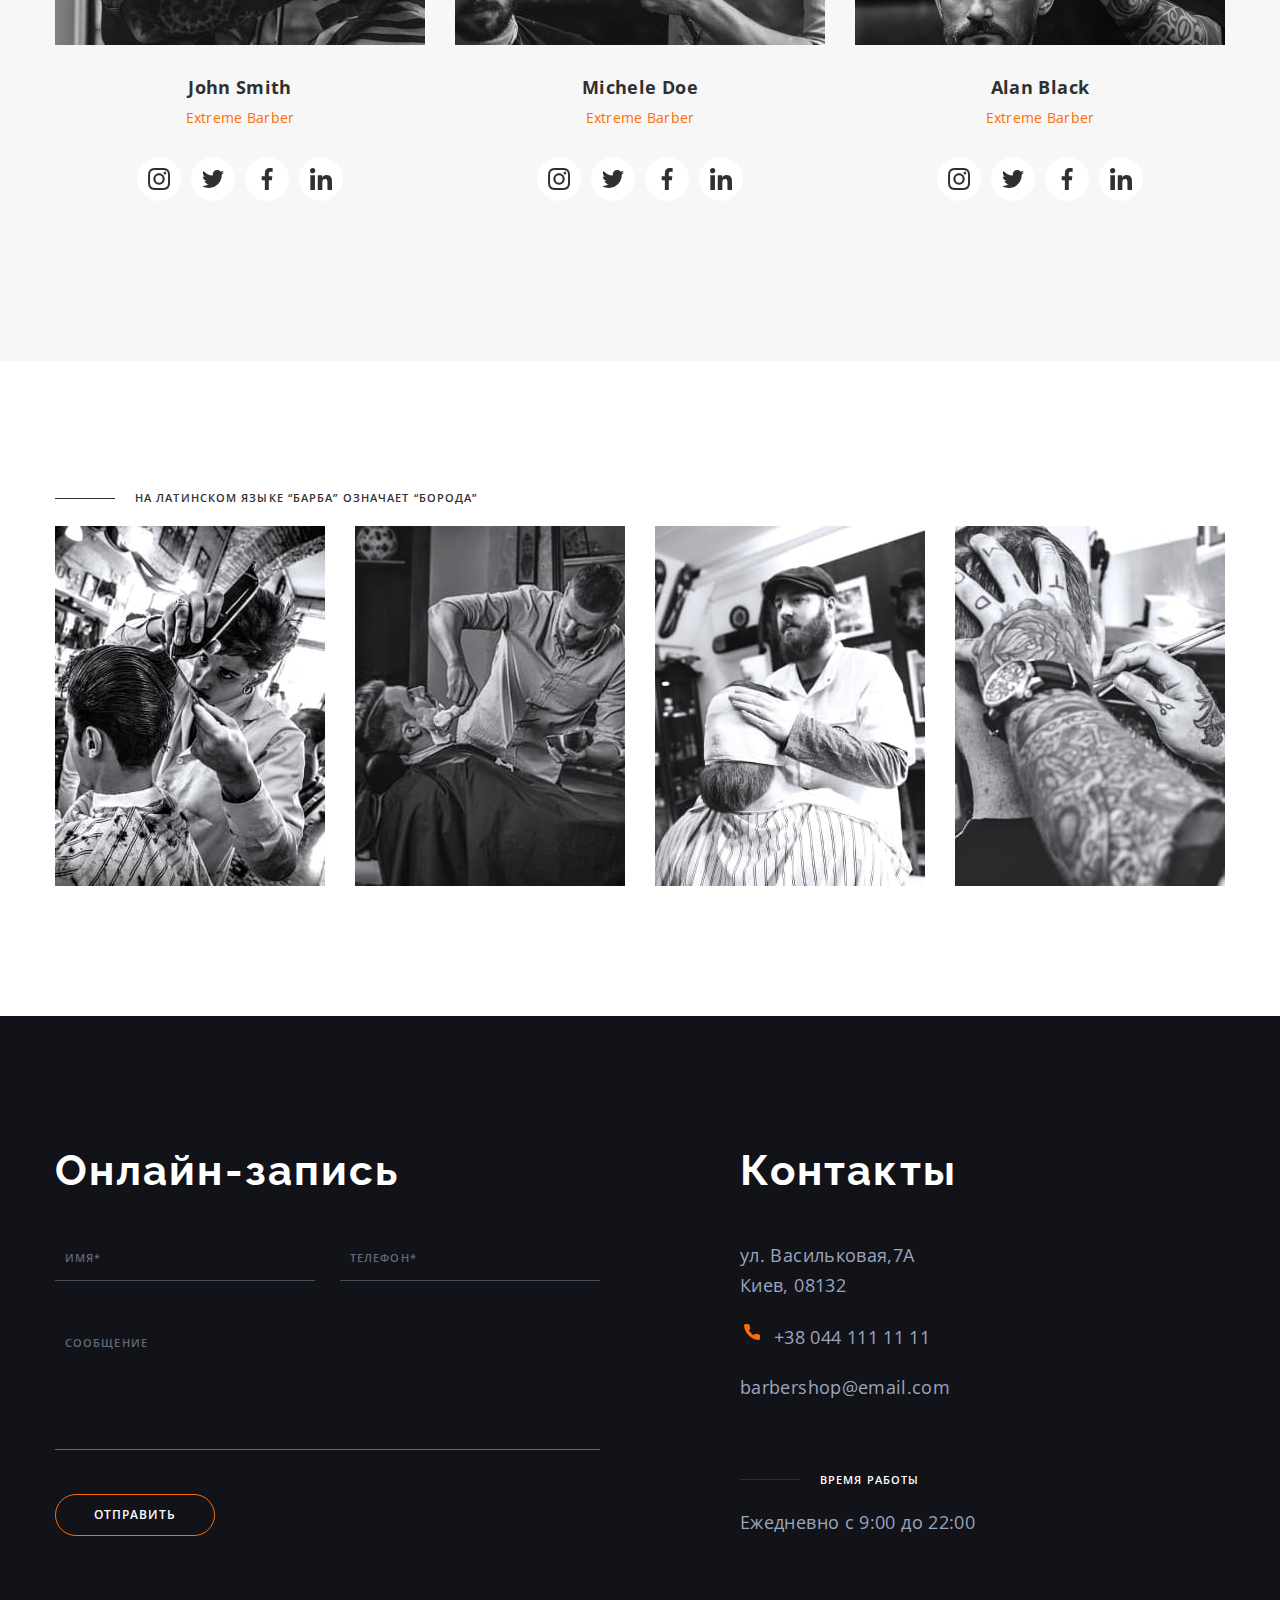
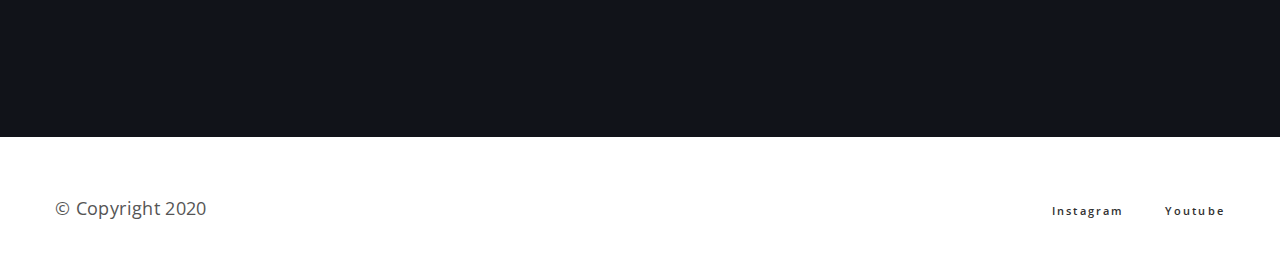
==== commit 84d8736c: "200622" ====
--- a/index.html
+++ b/index.html
@@ -542,7 +542,7 @@
           <div class="contacts-left-side">
             <h2 class="title title-mode-dark contacts-title">Онлайн-запись</h2>
             <form action="" class="form contact-form">
-              <div class="contacts-wrapper">                
+              <div class="contacts-wrapper">       
                 <label class="form-label">
                   <input 
                   class="form-input"
@@ -583,20 +583,23 @@
             <ul class="contact-list list">
               <li class="contact-item">
                 <address class="contacts-address">
-                  ул. Васильковая, 7А Киев, 08132
+                  ул. Васильковая,7А<br />Киев, 08132
                 </address>
               </li>
               <li class="contact-item">
-                <a class="contact-link link" href="tel:+380441111111"
-                  >+38 044 111 11 11</a>
+                <a class="contact-link link" href="tel:+380441111111">
+                  <svg class="contacts-icon" width="24" height="24">
+                    <use
+                          href="./images/icons/icon-sprite.svg#icon-barber-phone"
+                        ></use>
+                  </svg>+38 044 111 11 11</a>
               </li>
               <li class="contact-item">
-                <a class="contact-link link"   href="mailto:barbershop@email.com"
-                  >barbershop@email.com</a>
+                <a class="contact-link link"   href="mailto:barbershop@email.com">barbershop@email.com</a>
               </li>
             </ul>
             <h3 class="uppertitle uppertitle-mode-dark">время работы</h3>
-            <p class="contacts-schedule">
+            <p class="contact-item contacts-schedule">
             Ежедневно с <time datetime="9:00">9:00</time> до
             <time datetime="22:00">22:00</time>
             </p>
--- a/css/styles.css
+++ b/css/styles.css
@@ -674,6 +674,10 @@
 }
 
 .contacts-address {
+  text-decoration: none;
+}
+
+.contacts-address {
   font-style: normal;
 }
 
@@ -681,9 +685,9 @@
   color: currentColor;
 }
 
-.contacts-link[href^="mailto:"] {
+/* .contacts-link[href^="mailto:"] {
   text-decoration: underline;
-}
+} */
 
 .contacts .uppertitle-mode-dark {
   font-weight: 600;
@@ -694,38 +698,6 @@
   color: var(--primary-txt--mode-dark);
 }
 
-/* ================== FOOTER =================== */
-
-.footer {
-  padding-top: 56px;
-  padding-bottom: 56px;
-}
-
-.footer-container {
-  display: flex;
-  align-items: center;
-  justify-content: space-between;
-}
-
-.footer-list {
-  display: flex;
-  align-items: center;
-}
-
-.footer-item {
-  margin-right: 40px;
-}
-
-.footer-item:last-child {
-  margin-right: 0;
-}
-
-.footer-copyright {
-  margin-bottom: 0;
-}
-
-/* ==== Пример оформления тел/мэйл ==== */
-
 .contacts-container {
   display: flex;
 }
@@ -747,6 +719,53 @@
   padding-left: 100px;
 }
 
+.contact-item {
+  font-weight: 400;
+  font-size: 18px;
+  line-height: 1.67;
+
+  letter-spacing: 0.02em;
+
+  color: #9DA4BD;
+}
+
+.contact-item:not(:last-child) {
+  margin-bottom: 20px;
+}
+
+.contact-item:last-child {
+  margin-bottom: 70px;
+}
+
+/* .contact-link {
+  text-decoration: none;
+} */
+
+.contacts-row .list {
+  display: flex;
+  align-items: center;
+}
+
+.contacts-row .item:not(:last-child) {
+  margin-right: 20px;
+}
+
+.contacts-row .link {
+  display: flex;
+  align-items: center;
+  color: var(--secondary-txt--mode-light);
+}
+
+.contacts-row .link:hover,
+.contacts-row .link:focus {
+  color: #ff6c00;
+}
+
+.contacts-icon {
+  margin-right: 10px;
+  fill: var(--accent-cl);
+}
+
 /* ================== */
 
 .contacts-form {
@@ -760,6 +779,7 @@
   position: relative;
   margin-bottom: 44px;
 }
+
 
 .form-label {
   position: relative;
@@ -776,7 +796,14 @@
   outline: transparent;
 }
 
+.form-input:hover,
+.form-input:focus {
+  border-color: var(--primary-txt--mode-dark);
+  color: var(--primary-bg--mode-light);
+}
+
 .form-textarea {
+  margin-top: 0px;
   display: block;
   padding: 10px;
   width: 100%;
@@ -797,17 +824,24 @@
 }
 
 .form-textarea::placeholder {
+  font-weight: 600;
+  font-size: 11px;
+  line-height: 15px;
+  letter-spacing: 0.1em;
   color: transparent;
 }
 
+.form-text:hover,
+.form-text:focus,
+.form-text:focus,
 .form-textarea:focus::placeholder {
   color:var(--primary-bg--mode-light);
 }
 
 .form-text {
   position: absolute;
-  top: 0;
-  left: 0;
+  top: 10px;
+  left: 10px;
 
   font-weight: 600;
   font-size: 11px;
@@ -818,6 +852,8 @@
   color: var(--secondary-txt--mode-dark);
 }
 
+.form-text:hover,
+.form-text:focus,
 .form-textarea:hover + .form-text,
 .form-textarea:focus + .form-text {
   color: var(--primary-bg--mode-light);
@@ -826,30 +862,38 @@
 
 
 
-.contacts-row .list {
-  display: flex;
-  align-items: center;
-}
-
-.contacts-row .item:not(:last-child) {
-  margin-right: 20px;
-}
-
-.contacts-row .link {
-  display: flex;
-  align-items: center;
-  color: var(--secondary-txt--mode-light);
-}
-
-.contacts-row .link:hover,
-.contacts-row .link:focus {
-  color: #ff6c00;
-}
-
-.icon {
-  margin-right: 10px;
-  fill: currentColor;
-}
+
+
+/* ================== FOOTER =================== */
+
+.footer {
+  padding-top: 56px;
+  padding-bottom: 56px;
+}
+
+.footer-container {
+  display: flex;
+  align-items: center;
+  justify-content: space-between;
+}
+
+.footer-list {
+  display: flex;
+  align-items: center;
+}
+
+.footer-item {
+  margin-right: 40px;
+}
+
+.footer-item:last-child {
+  margin-right: 0;
+}
+
+.footer-copyright {
+  margin-bottom: 0;
+}
+
 /* ==================================== */
 
 .backdrop {
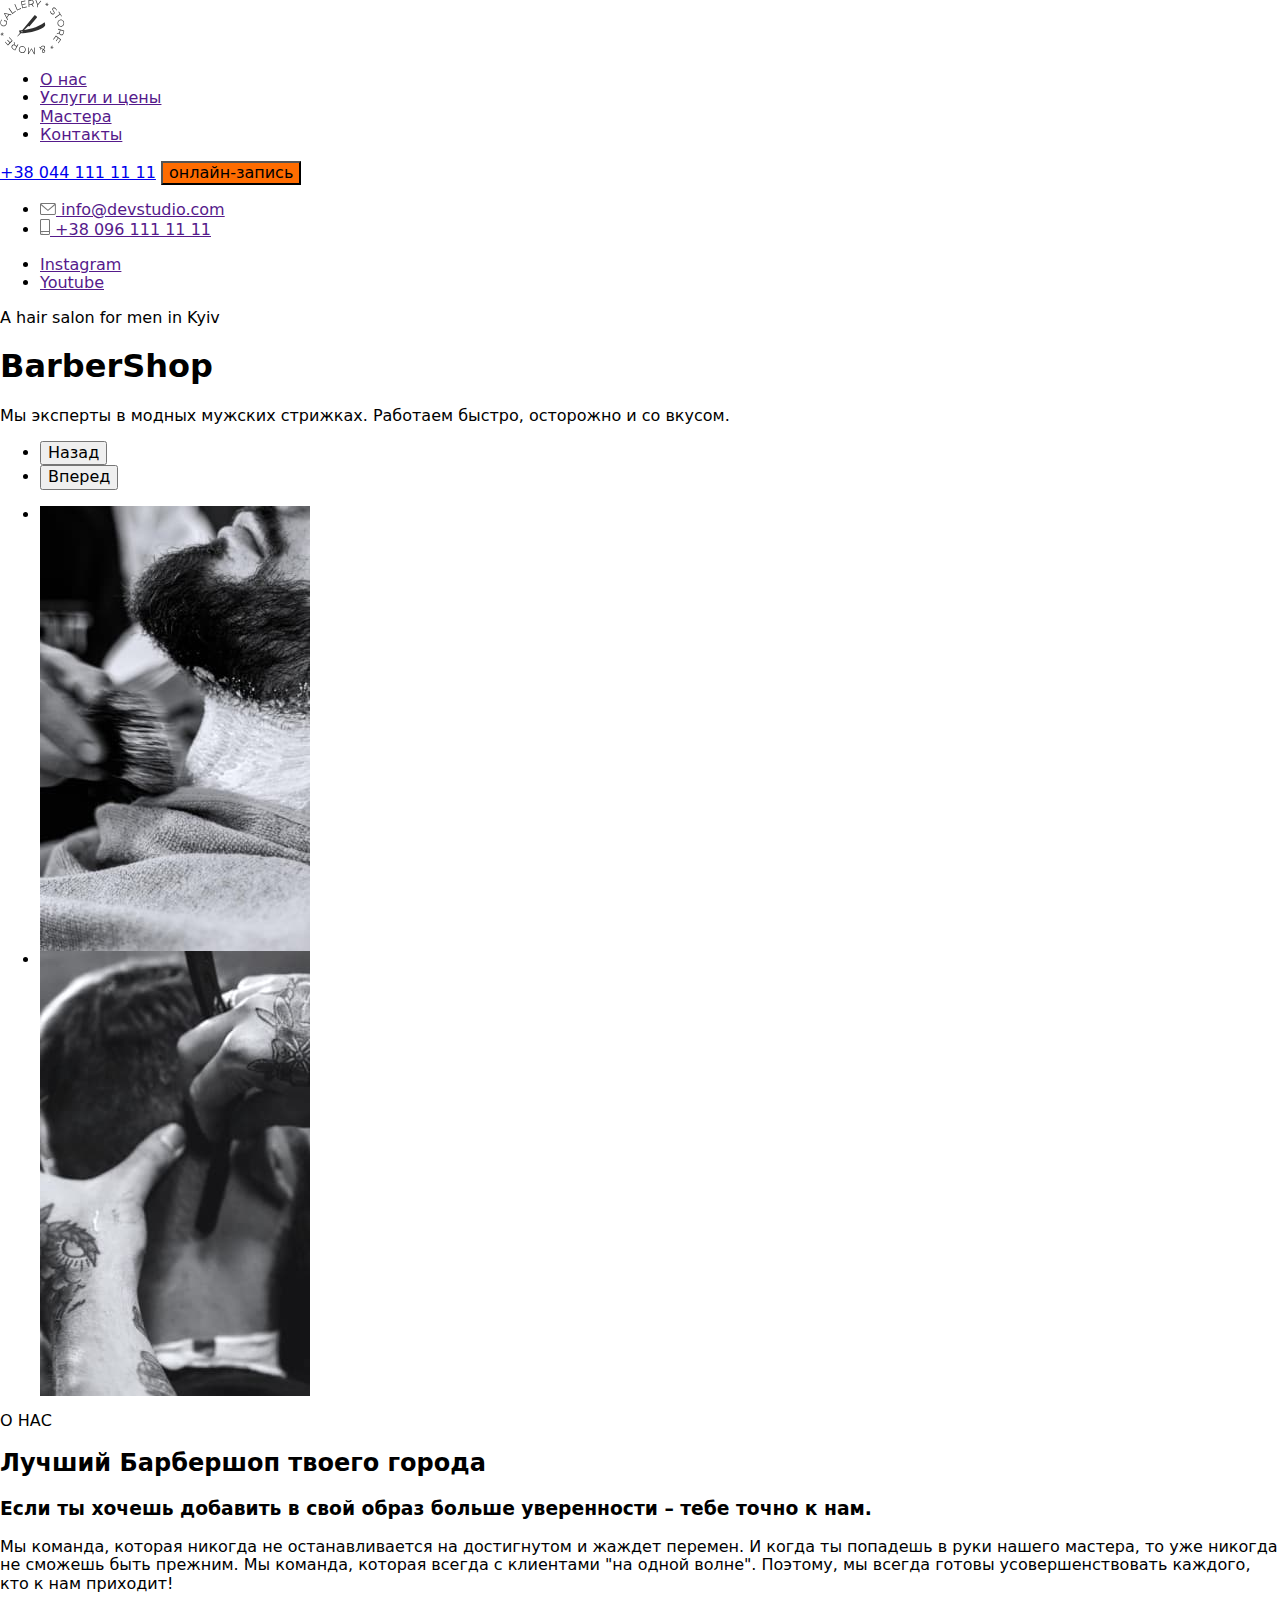
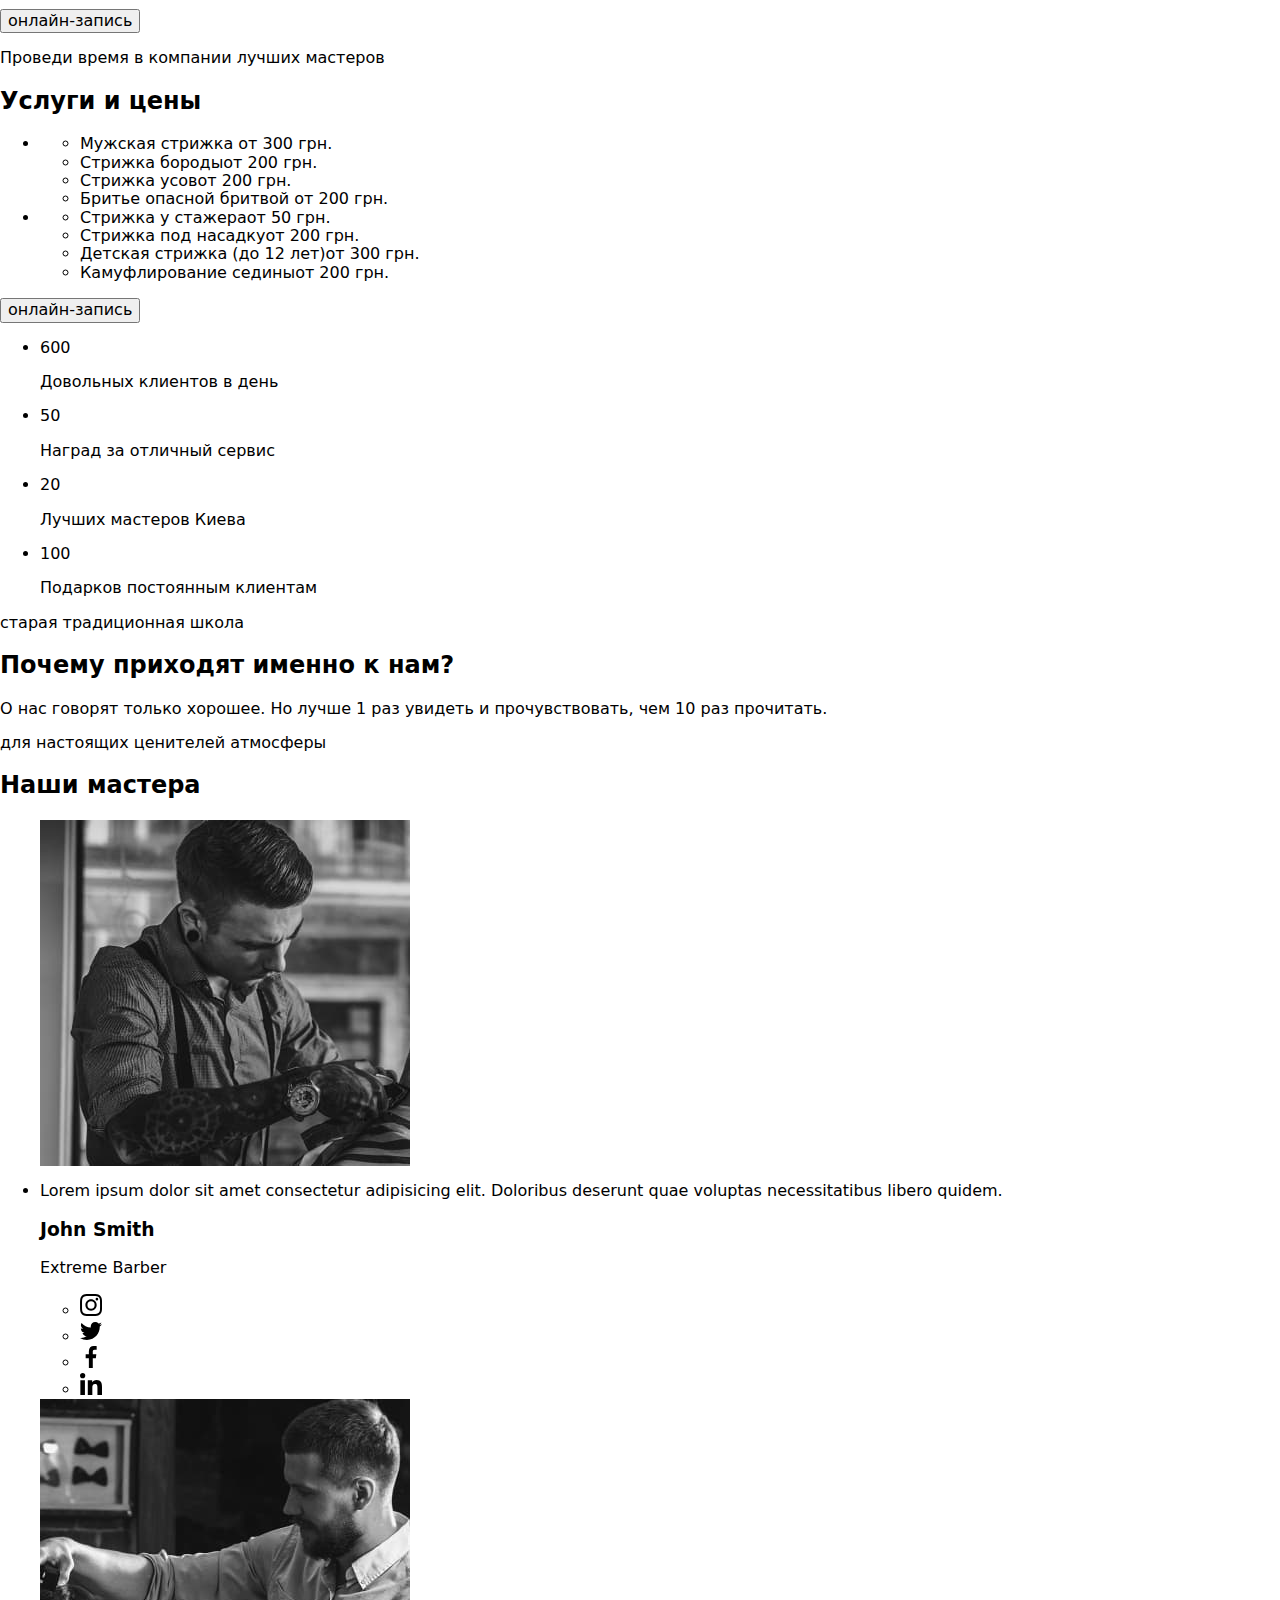
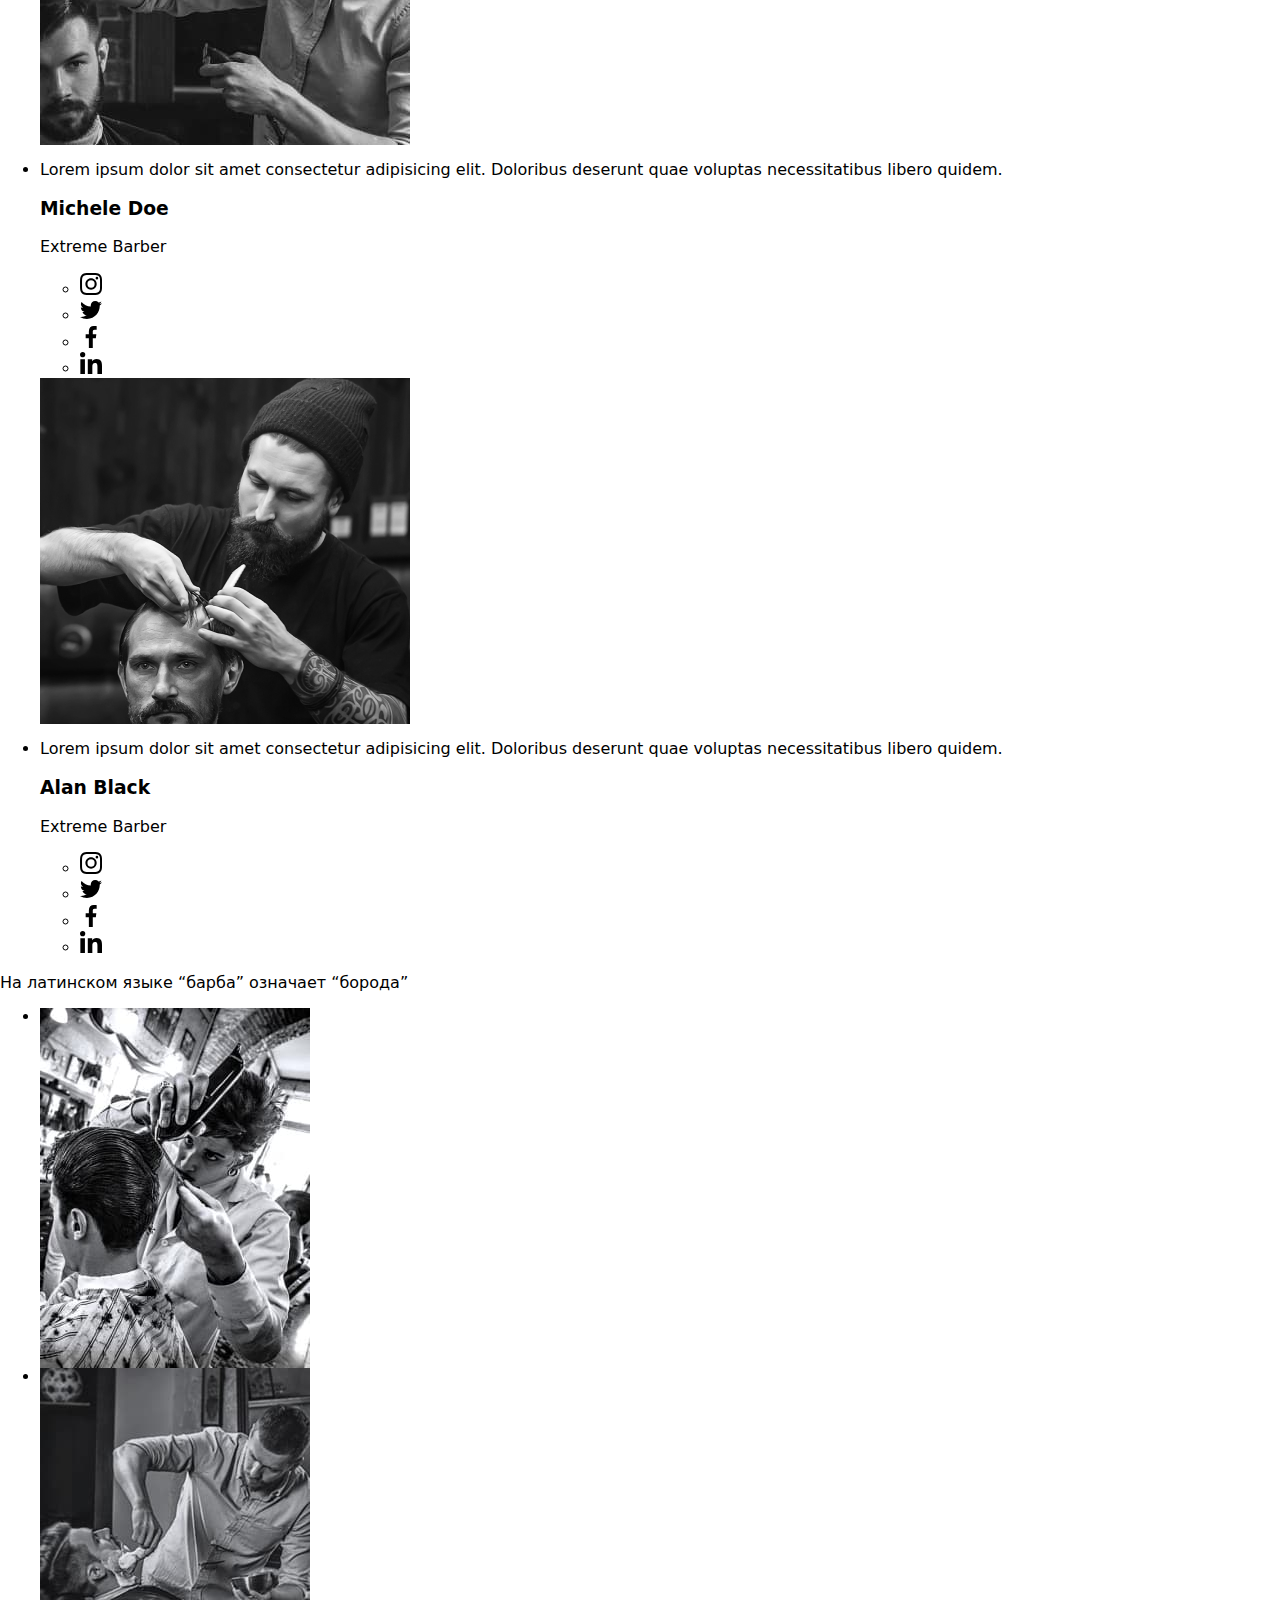
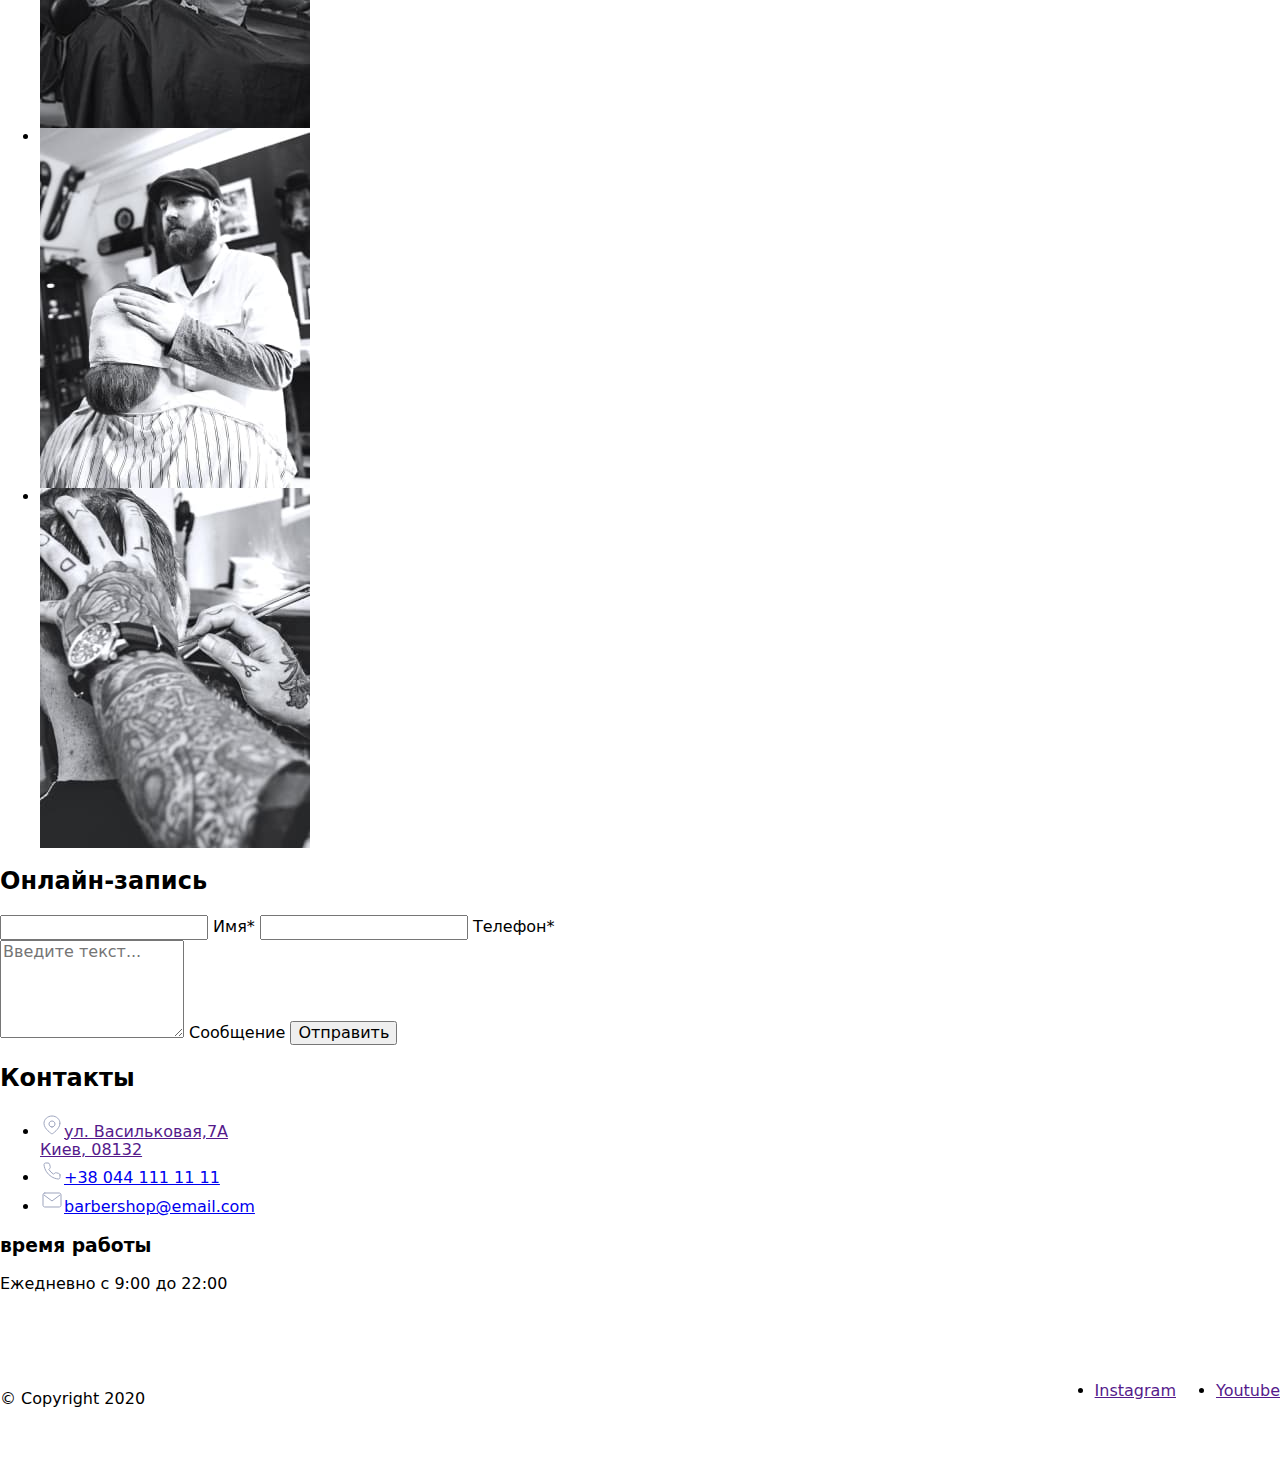
==== commit d01ae6da: "220622" ====
--- a/index.html
+++ b/index.html
@@ -23,6 +23,7 @@
   </head>
 
   <body>
+
     <!--============== HEADER ==============-->
 
     <header class="header">
@@ -582,20 +583,35 @@
             <h2 class="title title-mode-dark contacts-title">Контакты</h2>
             <ul class="contact-list list">
               <li class="contact-item">
-                <address class="contacts-address">
+                <!-- <address class="contacts-address">
+                  <svg class="contacts-icon" width="24" height="24">
+                    <use
+                        href="./images/iconsicon-sprite.svg#icon-mail"
+                        ></use></svg>
                   ул. Васильковая,7А<br />Киев, 08132
-                </address>
+                </address> -->
+                <a class="contact-link link" href="">
+                  <svg class="contacts-icon contacts-icon-pin" width="24" height="24">
+                    <use
+                          href="./images/icons/icon-sprite.svg#icon-map-pin"
+                        ></use>
+                  </svg>ул. Васильковая,7А<br />Киев, 08132</a>
               </li>
               <li class="contact-item">
                 <a class="contact-link link" href="tel:+380441111111">
                   <svg class="contacts-icon" width="24" height="24">
                     <use
-                          href="./images/icons/icon-sprite.svg#icon-barber-phone"
+                          href="./images/icons/icon-sprite.svg#icon-phone"
                         ></use>
                   </svg>+38 044 111 11 11</a>
               </li>
               <li class="contact-item">
-                <a class="contact-link link"   href="mailto:barbershop@email.com">barbershop@email.com</a>
+                <a class="contact-link link"   href="mailto:barbershop@email.com">
+                  <svg class="contacts-icon" width="24" height="24">
+                    <use
+                          href="./images/icons/icon-sprite.svg#icon-mail"
+                        ></use>
+                  </svg>barbershop@email.com</a>
               </li>
             </ul>
             <h3 class="uppertitle uppertitle-mode-dark">время работы</h3>
--- a/css/styles.css
+++ b/css/styles.css
@@ -51,15 +51,15 @@
 }
 
 
-body {
+/* body {
   font-family: var(--main-font);
   font-size: 18px;
   line-height: 1.67;
   letter-spacing: 0.02em;
   color: var(--main-txt--mode-light);
-}
-
-h1,
+} */
+
+/* h1,
 h2,
 h3,
 h4,
@@ -76,37 +76,37 @@
 h4:last-child,
 p:last-child {
   margin-bottom: 0;
-}
+} */
 
 img {
   display: block;
 }
 
-.list {
+/* .list {
   list-style: none;
   margin-top: 0;
   margin-bottom: 0;
   padding: 0;
-}
-
-.link {
+} */
+
+/* .link {
   text-decoration: none;
-}
-
-.section {
+} */
+
+/* .section {
   padding-top: 130px;
   padding-bottom: 130px;
-}
-
-.container {
+} */
+
+/* .container {
   width: 1200px;
   padding-left: 15px;
   padding-right: 15px;
   margin-left: auto;
   margin-right: auto;
-}
-
-.uppertitle {
+} */
+
+/* .uppertitle {
   display: flex;
   align-items: center;
   margin-bottom: 20px;
@@ -115,26 +115,26 @@
   line-height: 1.36;
   letter-spacing: 0.1em;
   text-transform: uppercase;
-}
-
-.uppertitle-mode-light {
+} */
+
+/* .uppertitle-mode-light {
   color: var(--secondary-txt--mode-light);
-}
-
-.uppertitle-mode-dark {
+} */
+
+/* .uppertitle-mode-dark {
   color: var(--secondary-txt--mode-dark);
-}
-
-.uppertitle::before {
+} */
+
+/* .uppertitle::before {
   margin-right: 20px;
   display: block;
   content: "";
   width: 60px;
   height: 1px;
   background-color: var(--secondary-txt--mode-light);
-}
-
-.title {
+} */
+
+/* .title {
   margin-bottom: 20px;
   font-family: var(--secondary-font);
   font-weight: 700;
@@ -150,9 +150,9 @@
 
 .title-mode-dark {
   color: var(--primary-txt--mode-dark);
-}
-
-.subtitle {
+} */
+
+/* .subtitle {
   margin-bottom: 20px;
   font-size: 18px;
   font-weight: 400;
@@ -166,9 +166,9 @@
 
 .subtitle-mode-dark {
   color: var(--main-txt--mode-dark);
-}
-
-.main-btn {
+} */
+
+/* .main-btn {
   max-width: 350px;
   min-width: 160px;
   padding: 12px 20px;
@@ -189,20 +189,19 @@
 
 .main-btn-mode-light {
   color: var(--primary-txt--mode-light);
-  /* background-color: ; */
 }
 
 .main-btn-mode-dark {
   color: var(--primary-txt--mode-dark);
-}
-
-.main-btn:hover,
+} */
+
+/* .main-btn:hover,
 .main-btn:focus {
   background-color: var(--accent-cl);
   border: 1px solid var(--accent-cl);
-}
-
-.public-link {
+} */
+
+/* .public-link {
   font-weight: 600;
   font-size: 11px;
   line-height: 1.36;
@@ -212,12 +211,25 @@
 .public-link:hover,
 .public-link:focus {
   color: var(--accent-cl);
-}
+} */
+
+/* .visualliy-hidden {
+  position: absolute;
+  white-space: nowrap;
+  width: 1px;
+  height: 1px;
+  overflow: hidden;
+  border: 0;
+  padding: 0;
+  clip: rect(0 0 0 0);
+  clip-path: inset(50%);
+  margin: -1px;
+} */
 
 
 /* =================== HEADER ==================== */
 
-.header {
+/* .header {
   padding-top: 32px;
   padding-bottom: 32px;
   background-color: var(--primary-bg--mode-dark);
@@ -278,11 +290,11 @@
 .header-phone:hover,
 .header-phone:focus {
   color: var(--accent-cl);
-}
+} */
 
 /* ================= HERO ================== */
 
-.hero {
+/* .hero {
   background-color: var(--primary-bg--mode-dark);
 }
 
@@ -325,11 +337,11 @@
 
 .hero-btn-disable {
   color: rgba(157, 164, 189, 0.6);
-}
+} */
 
 /* ================ ABOUT ================= */
 
-.about-container {
+/* .about-container {
   display: flex;
 }
 .about-list {
@@ -369,11 +381,11 @@
 .main-btn-mode-light:hover,
 .main-btn-mode-light:focus {
   color: var(--primary-txt--mode-dark);
-}
+} */
 
 /* ================ PRICE ================== */
 
-.price {
+/* .price {
   background-color: var(--secondary-bg--mode-dark);
   background-image: url(../images/price/bg-price.png);
   background-position: center;
@@ -400,21 +412,18 @@
   background-image: linear-gradient(
     180deg,
     #171a24 0%,
-    rgba(23, 26, 36, 0.2) 100%
-  );
+    rgba(23, 26, 36, 0.2) 100%);
 }
 
 .price-item-right-side {
   background-image: linear-gradient(
     180deg,
     #090b13 0%,
-    rgba(9, 11, 19, 0.2) 100%
-  );
-}
-
-.price-inner-item {
-  display: flex;
-  /* justify-content: space-between; */
+    rgba(9, 11, 19, 0.2) 100%);
+} */
+
+/* .price-inner-item {
+  display: flex;
   align-items: baseline;
   margin-bottom: 20px;
 }
@@ -423,7 +432,6 @@
   margin: 0 6px;
   content: "";
   display: block;
-  /* width: 100%; */
   height: 1px;
   flex-grow: 1;
   background-color: var(--secondary-txt--mode-light);
@@ -453,11 +461,11 @@
   display: block;
   margin-left: auto;
   margin-right: auto;
-}
+} */
 
 /* =============== ADVANTAGES ================ */
 
-.advantages-container {
+/* .advantages-container {
   display: flex;
   gap: 30px;
 }
@@ -474,11 +482,9 @@
   flex-wrap: wrap;
   justify-content: center;
   align-items: flex-start;
-}
-
-
-
-.advantages-item {
+} */
+
+/* .advantages-item {
   width: 170px;
   min-height: 133px;
   padding: 20px;
@@ -507,12 +513,11 @@
   line-height: 1.36;
   letter-spacing: 0.05em;
   color: var(--secondary-txt--mode-light);
-}
-
-.advantages-quantity::after {
+} */
+
+/* .advantages-quantity::after {
   position: absolute;
   top: 5px;
-  /* right: -13px; */
   left: calc(100% + 2px);
   content: "+";
   font-weight: 600;
@@ -521,22 +526,20 @@
   text-align: center;
 
   color: #ff6c00;
-}
-
-.advantages-descr {
+} */
+
+/* .advantages-descr {
   font-weight: 600;
   font-size: 11px;
   letter-spacing: 0;
-  /* line-height: 1.36;
-  text-align: center; */
+
   color: var(--secondary-txt--mode-light);
-}
-
+} */
 
 
 /* ================ MASTERS ================ */
 
-.team {
+/* .team {
   background-color: var(--secondary-bg--mode-light);
 }
 
@@ -630,7 +633,6 @@
 }
 
 .socials-icon {
-  /* fill: var(--secondary-txt--mode-light); */
   fill: currentColor;
   transition: fill var(--anim-fast);
   
@@ -640,7 +642,7 @@
 .socials-link:focus {
   background-color: var(--accent-cl);
   color: var(--primary-txt--mode-dark);
-}
+} */
 
 /* .socials-link:hover .socials-icon,
 .socials-link:focus .socials-icon {
@@ -649,7 +651,7 @@
 
 /* ================ GALERY ================= */
 
-.galery-list {
+/* .galery-list {
   display: flex;
   align-items: center;
   margin-right: -30px;
@@ -665,31 +667,38 @@
 
 .galery-item:last-child {
   margin-right: 0;
-}
+} */
 
 /* ================= CONTACTS ================== */
 
-.contacts {
+/* .contacts {
   background-color: var(--secondary-bg--mode-dark);
-}
-
-.contacts-address {
+} */
+
+/* .contacts-address {
   text-decoration: none;
-}
-
-.contacts-address {
+} */
+
+/* .contacts-address {
   font-style: normal;
-}
-
-.contact-link {
+} */
+
+/* .contact-link {
+  display: flex;
+  align-items: center;
   color: currentColor;
 }
+ 
+.contacts-icon-pin {
+  top: 20px;
+
+} */
 
 /* .contacts-link[href^="mailto:"] {
   text-decoration: underline;
 } */
 
-.contacts .uppertitle-mode-dark {
+/* .contacts .uppertitle-mode-dark {
   font-weight: 600;
   font-size: 11px;
   line-height: 15px;
@@ -735,13 +744,13 @@
 
 .contact-item:last-child {
   margin-bottom: 70px;
-}
+} */
 
 /* .contact-link {
   text-decoration: none;
 } */
 
-.contacts-row .list {
+/* .contacts-row .list {
   display: flex;
   align-items: center;
 }
@@ -764,11 +773,11 @@
 .contacts-icon {
   margin-right: 10px;
   fill: var(--accent-cl);
-}
+} */
 
 /* ================== */
 
-.contacts-form {
+/* .contacts-form {
   display: flex;
   flex-direction: column;
 }
@@ -858,11 +867,7 @@
 .form-textarea:focus + .form-text {
   color: var(--primary-bg--mode-light);
   transform: translateY(-20px);
-}
-
-
-
-
+} */
 
 /* ================== FOOTER =================== */
 
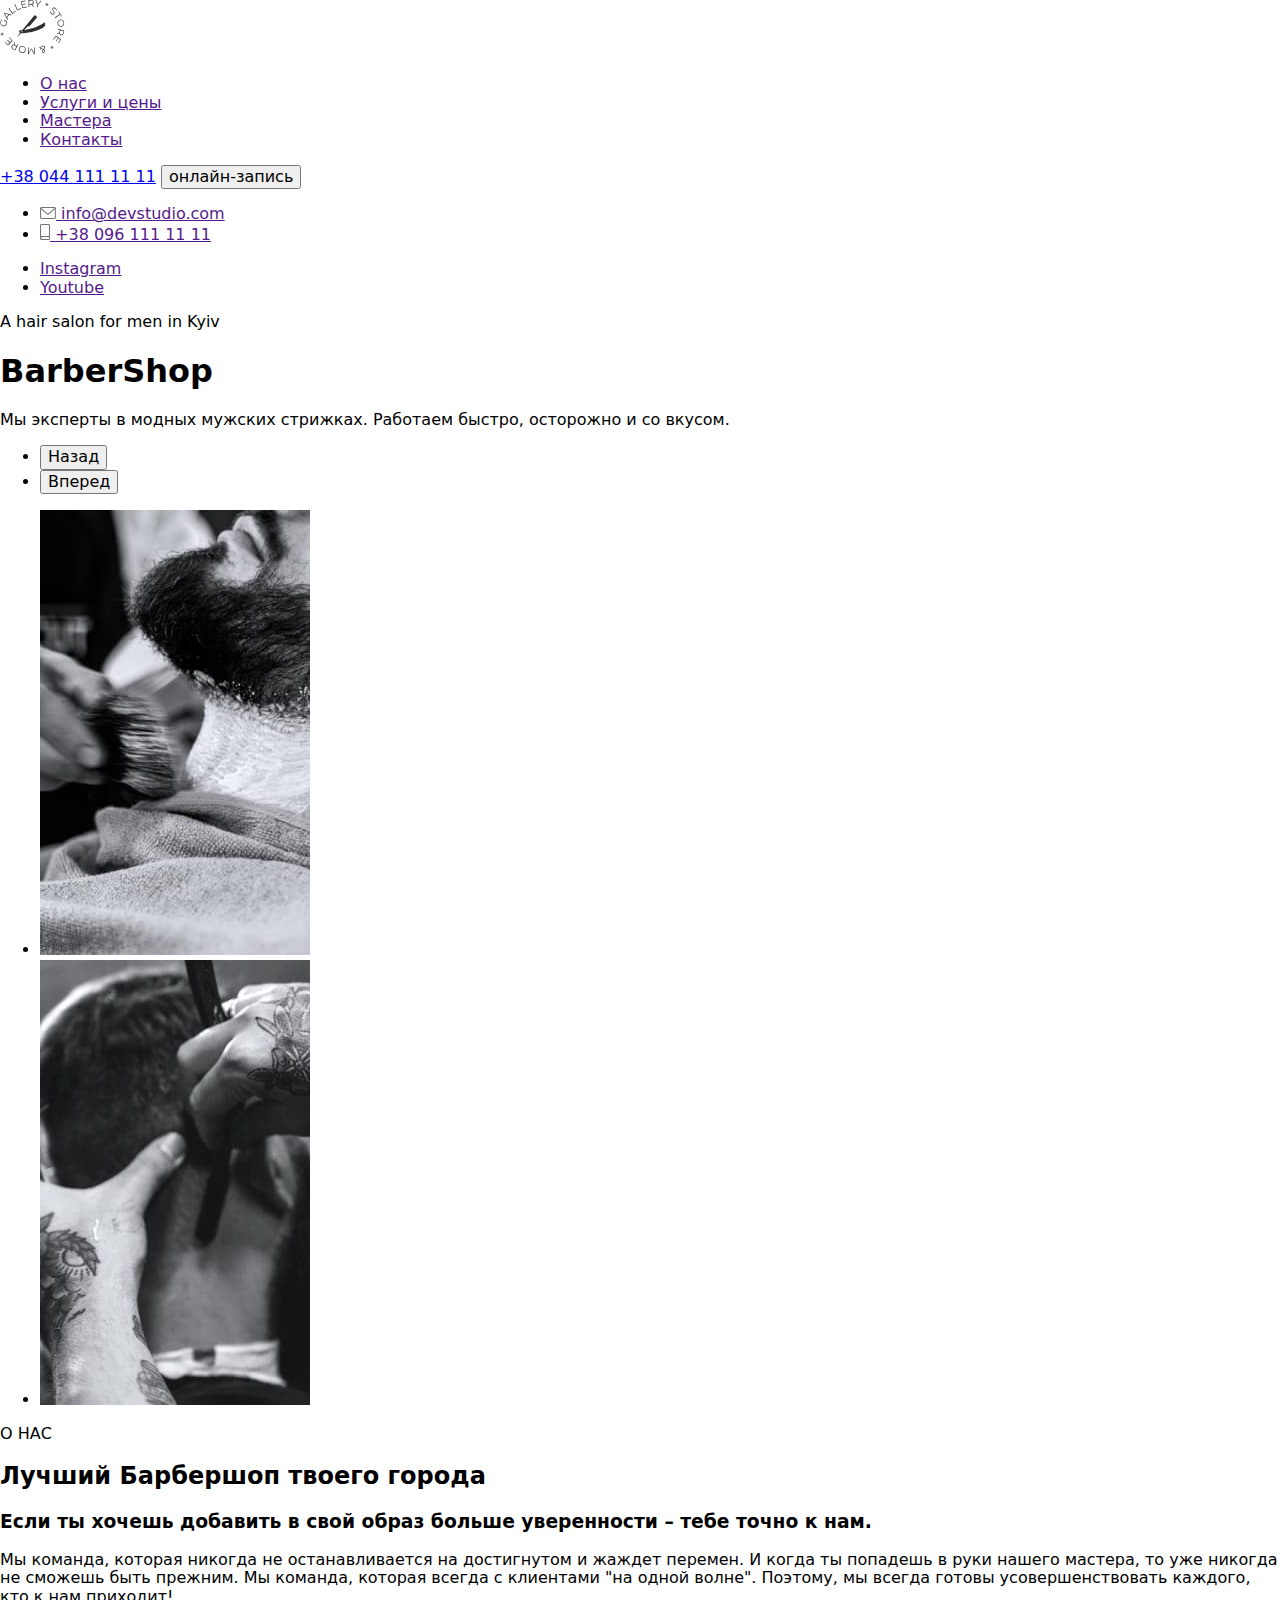
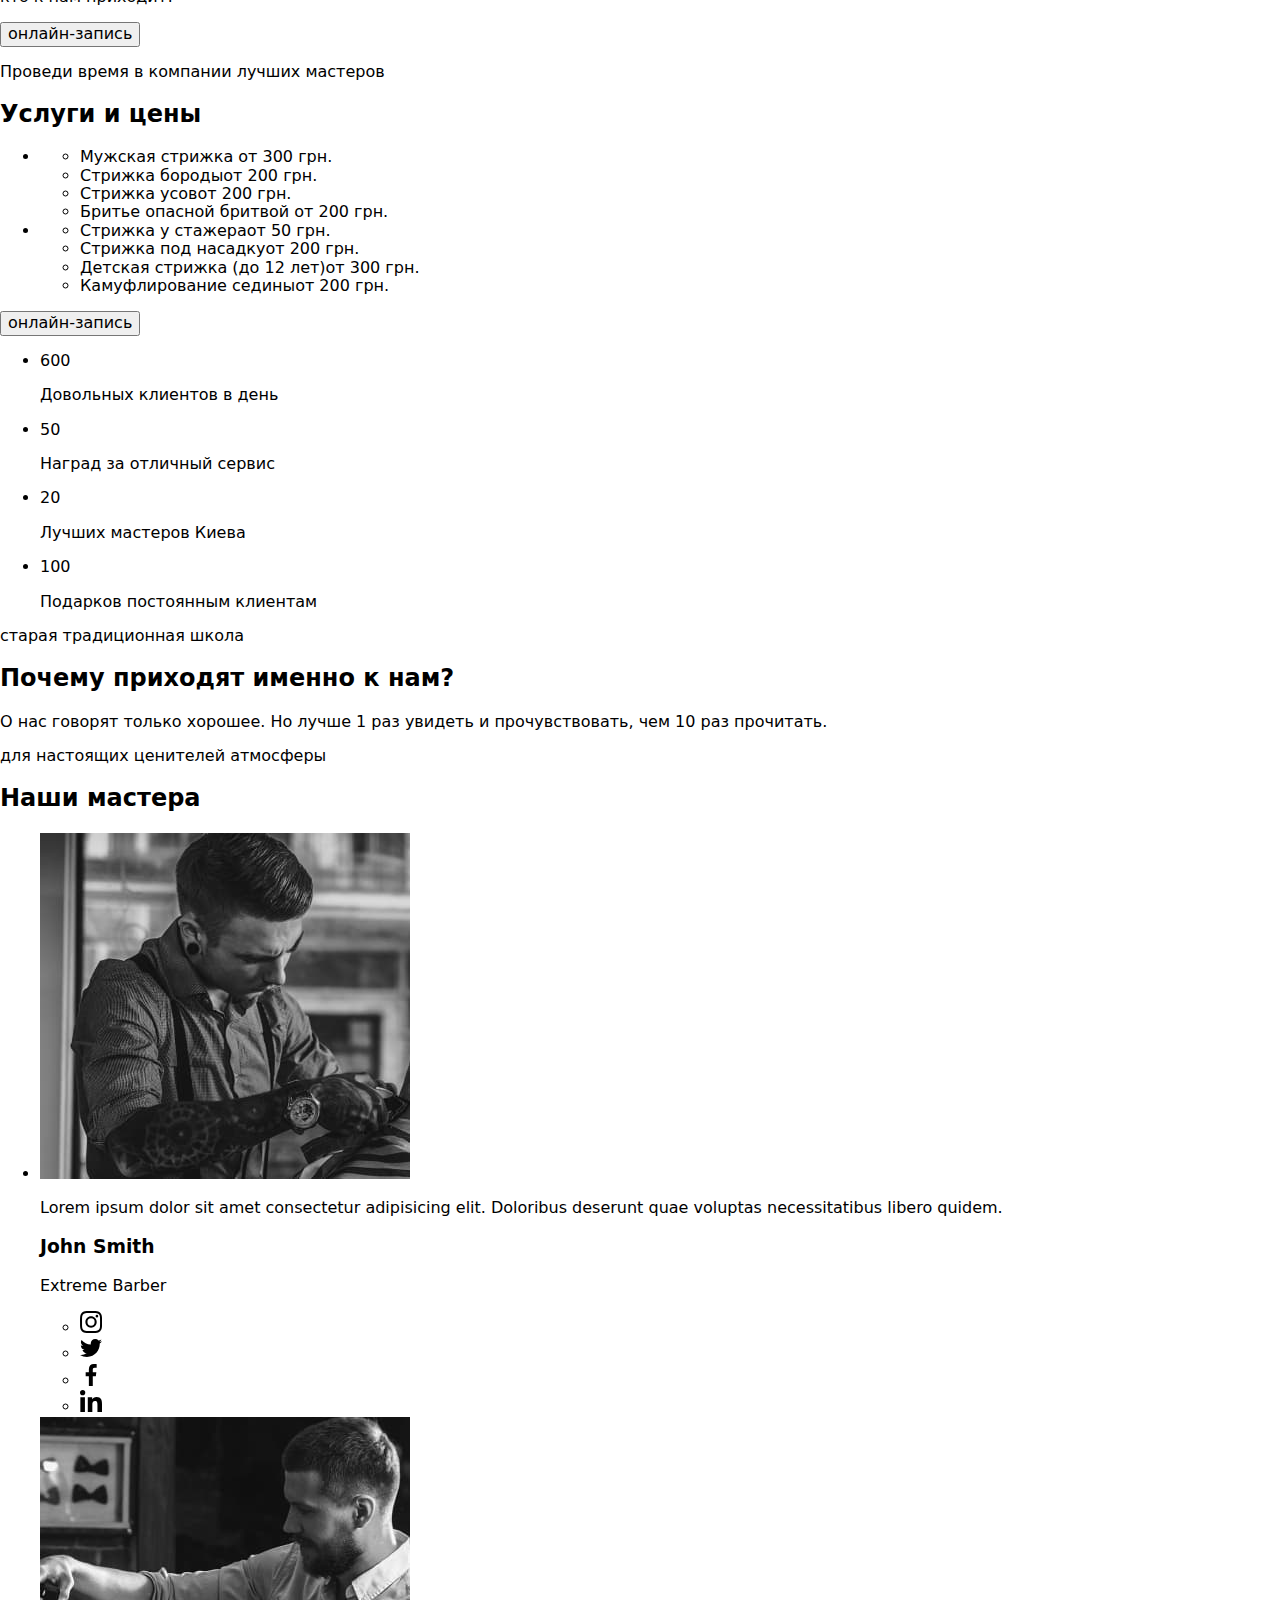
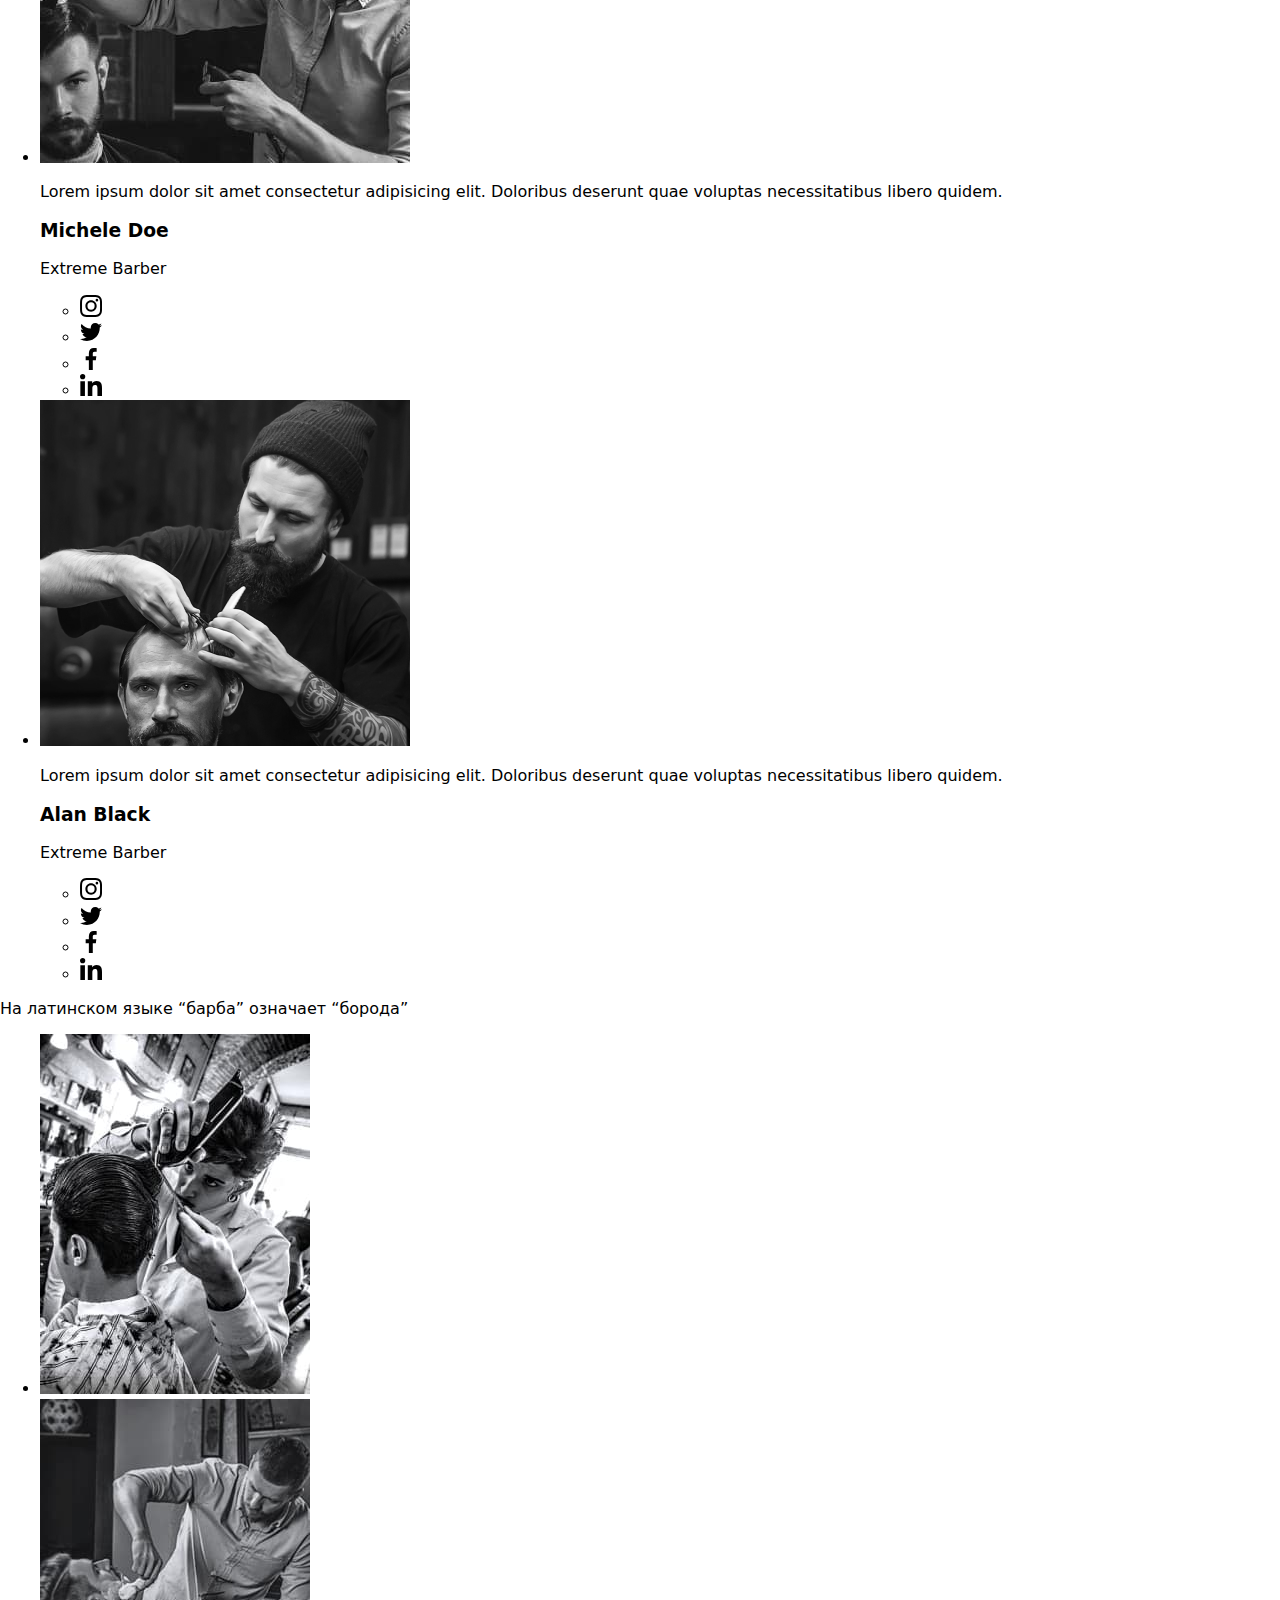
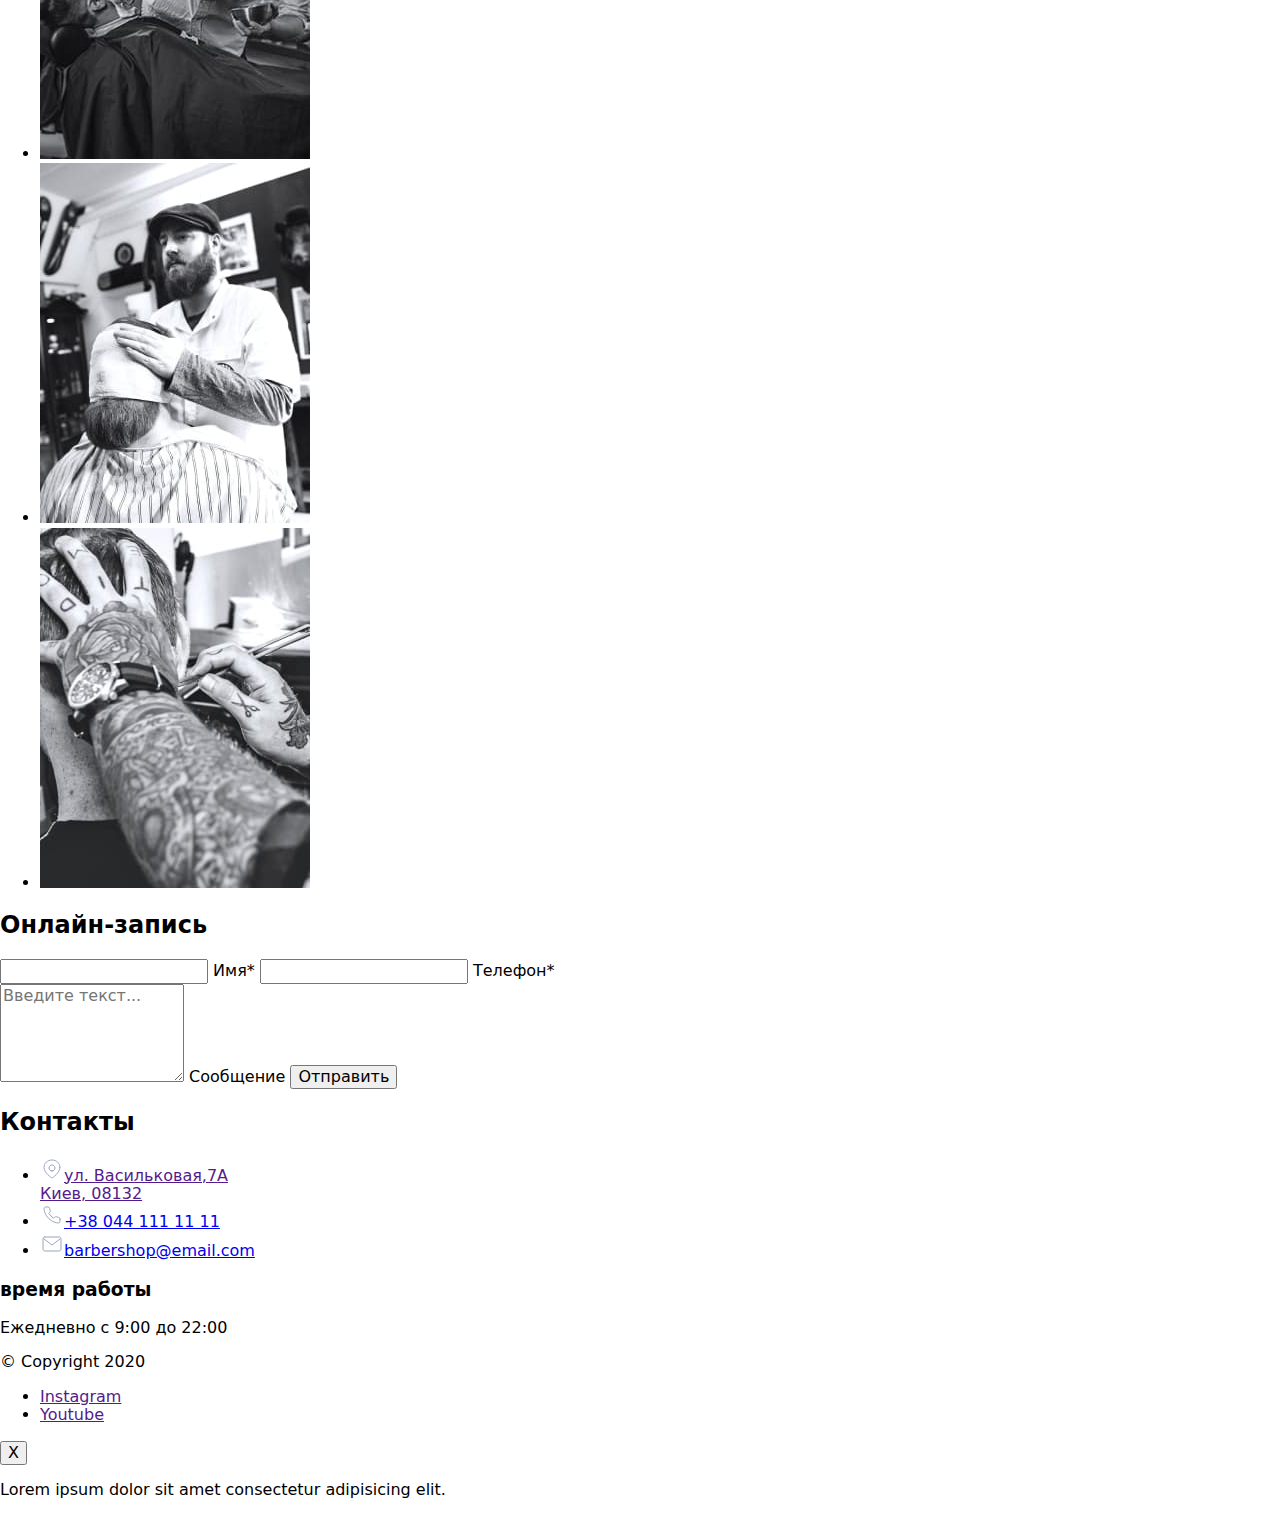
==== commit ddcde8d8: "230622" ====
--- a/index.html
+++ b/index.html
@@ -19,7 +19,8 @@
       rel="stylesheet"
       href="https://cdnjs.cloudflare.com/ajax/libs/modern-normalize/1.1.0/modern-normalize.min.css"
     />
-    <link rel="stylesheet" href="./css/styles.css" />
+    <!-- <link rel="stylesheet" href="./css/styles.css" /> -->
+    <link rel="stylesheet" href="./css/main.min.css" />
   </head>
 
   <body>
--- a/css/styles.css
+++ b/css/styles.css
@@ -51,15 +51,15 @@
 }
 
 
-/* body {
+body {
   font-family: var(--main-font);
   font-size: 18px;
   line-height: 1.67;
   letter-spacing: 0.02em;
   color: var(--main-txt--mode-light);
-} */
-
-/* h1,
+}
+
+h1,
 h2,
 h3,
 h4,
@@ -76,37 +76,37 @@
 h4:last-child,
 p:last-child {
   margin-bottom: 0;
-} */
+}
 
 img {
   display: block;
 }
 
-/* .list {
+.list {
   list-style: none;
   margin-top: 0;
   margin-bottom: 0;
   padding: 0;
-} */
-
-/* .link {
+}
+
+.link {
   text-decoration: none;
-} */
-
-/* .section {
+}
+
+.section {
   padding-top: 130px;
   padding-bottom: 130px;
-} */
-
-/* .container {
+}
+
+.container {
   width: 1200px;
   padding-left: 15px;
   padding-right: 15px;
   margin-left: auto;
   margin-right: auto;
-} */
-
-/* .uppertitle {
+}
+
+.uppertitle {
   display: flex;
   align-items: center;
   margin-bottom: 20px;
@@ -115,26 +115,26 @@
   line-height: 1.36;
   letter-spacing: 0.1em;
   text-transform: uppercase;
-} */
-
-/* .uppertitle-mode-light {
+}
+
+.uppertitle-mode-light {
   color: var(--secondary-txt--mode-light);
-} */
-
-/* .uppertitle-mode-dark {
+}
+
+.uppertitle-mode-dark {
   color: var(--secondary-txt--mode-dark);
-} */
-
-/* .uppertitle::before {
+}
+
+.uppertitle::before {
   margin-right: 20px;
   display: block;
   content: "";
   width: 60px;
   height: 1px;
   background-color: var(--secondary-txt--mode-light);
-} */
-
-/* .title {
+}
+
+.title {
   margin-bottom: 20px;
   font-family: var(--secondary-font);
   font-weight: 700;
@@ -150,9 +150,9 @@
 
 .title-mode-dark {
   color: var(--primary-txt--mode-dark);
-} */
-
-/* .subtitle {
+}
+
+.subtitle {
   margin-bottom: 20px;
   font-size: 18px;
   font-weight: 400;
@@ -166,9 +166,9 @@
 
 .subtitle-mode-dark {
   color: var(--main-txt--mode-dark);
-} */
-
-/* .main-btn {
+}
+
+.main-btn {
   max-width: 350px;
   min-width: 160px;
   padding: 12px 20px;
@@ -193,15 +193,15 @@
 
 .main-btn-mode-dark {
   color: var(--primary-txt--mode-dark);
-} */
-
-/* .main-btn:hover,
+}
+
+.main-btn:hover,
 .main-btn:focus {
   background-color: var(--accent-cl);
   border: 1px solid var(--accent-cl);
-} */
-
-/* .public-link {
+}
+
+.public-link {
   font-weight: 600;
   font-size: 11px;
   line-height: 1.36;
@@ -211,9 +211,9 @@
 .public-link:hover,
 .public-link:focus {
   color: var(--accent-cl);
-} */
-
-/* .visualliy-hidden {
+}
+
+.visualliy-hidden {
   position: absolute;
   white-space: nowrap;
   width: 1px;
@@ -224,7 +224,7 @@
   clip: rect(0 0 0 0);
   clip-path: inset(50%);
   margin: -1px;
-} */
+}
 
 
 /* =================== HEADER ==================== */
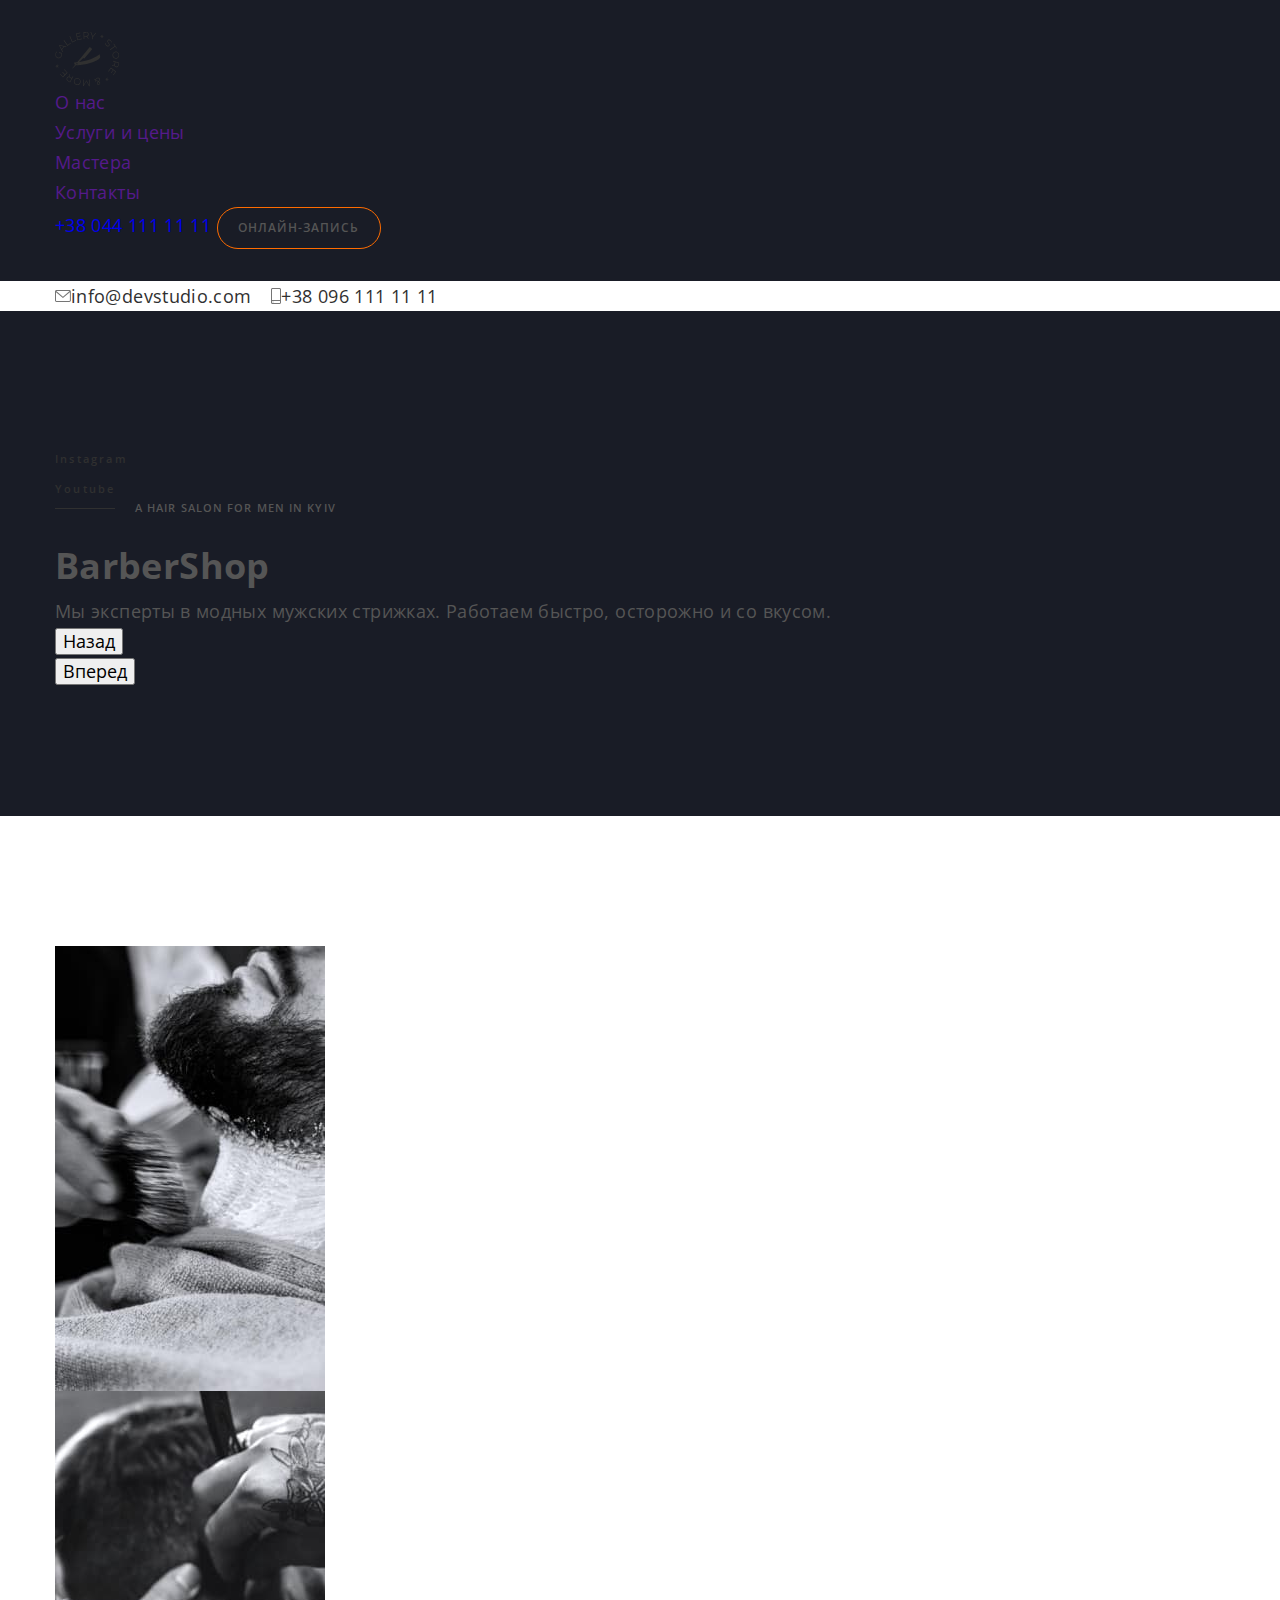
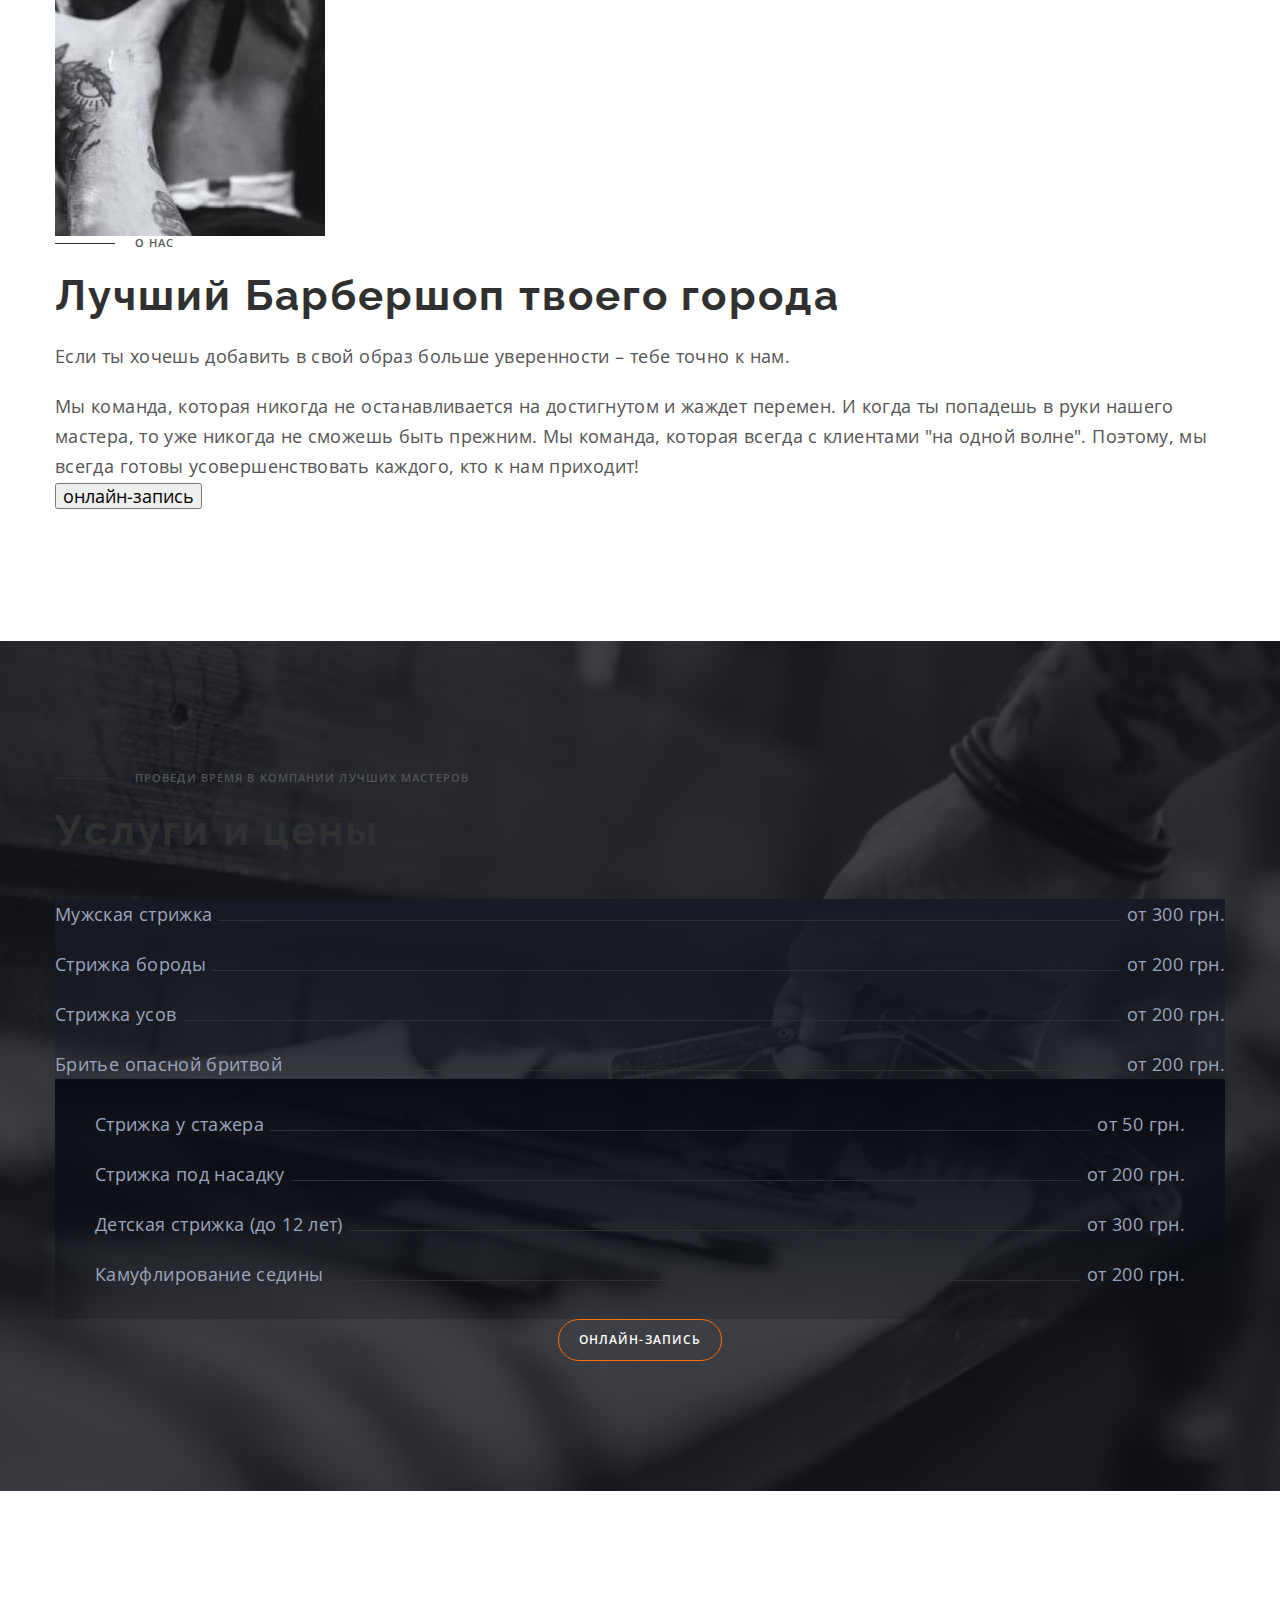
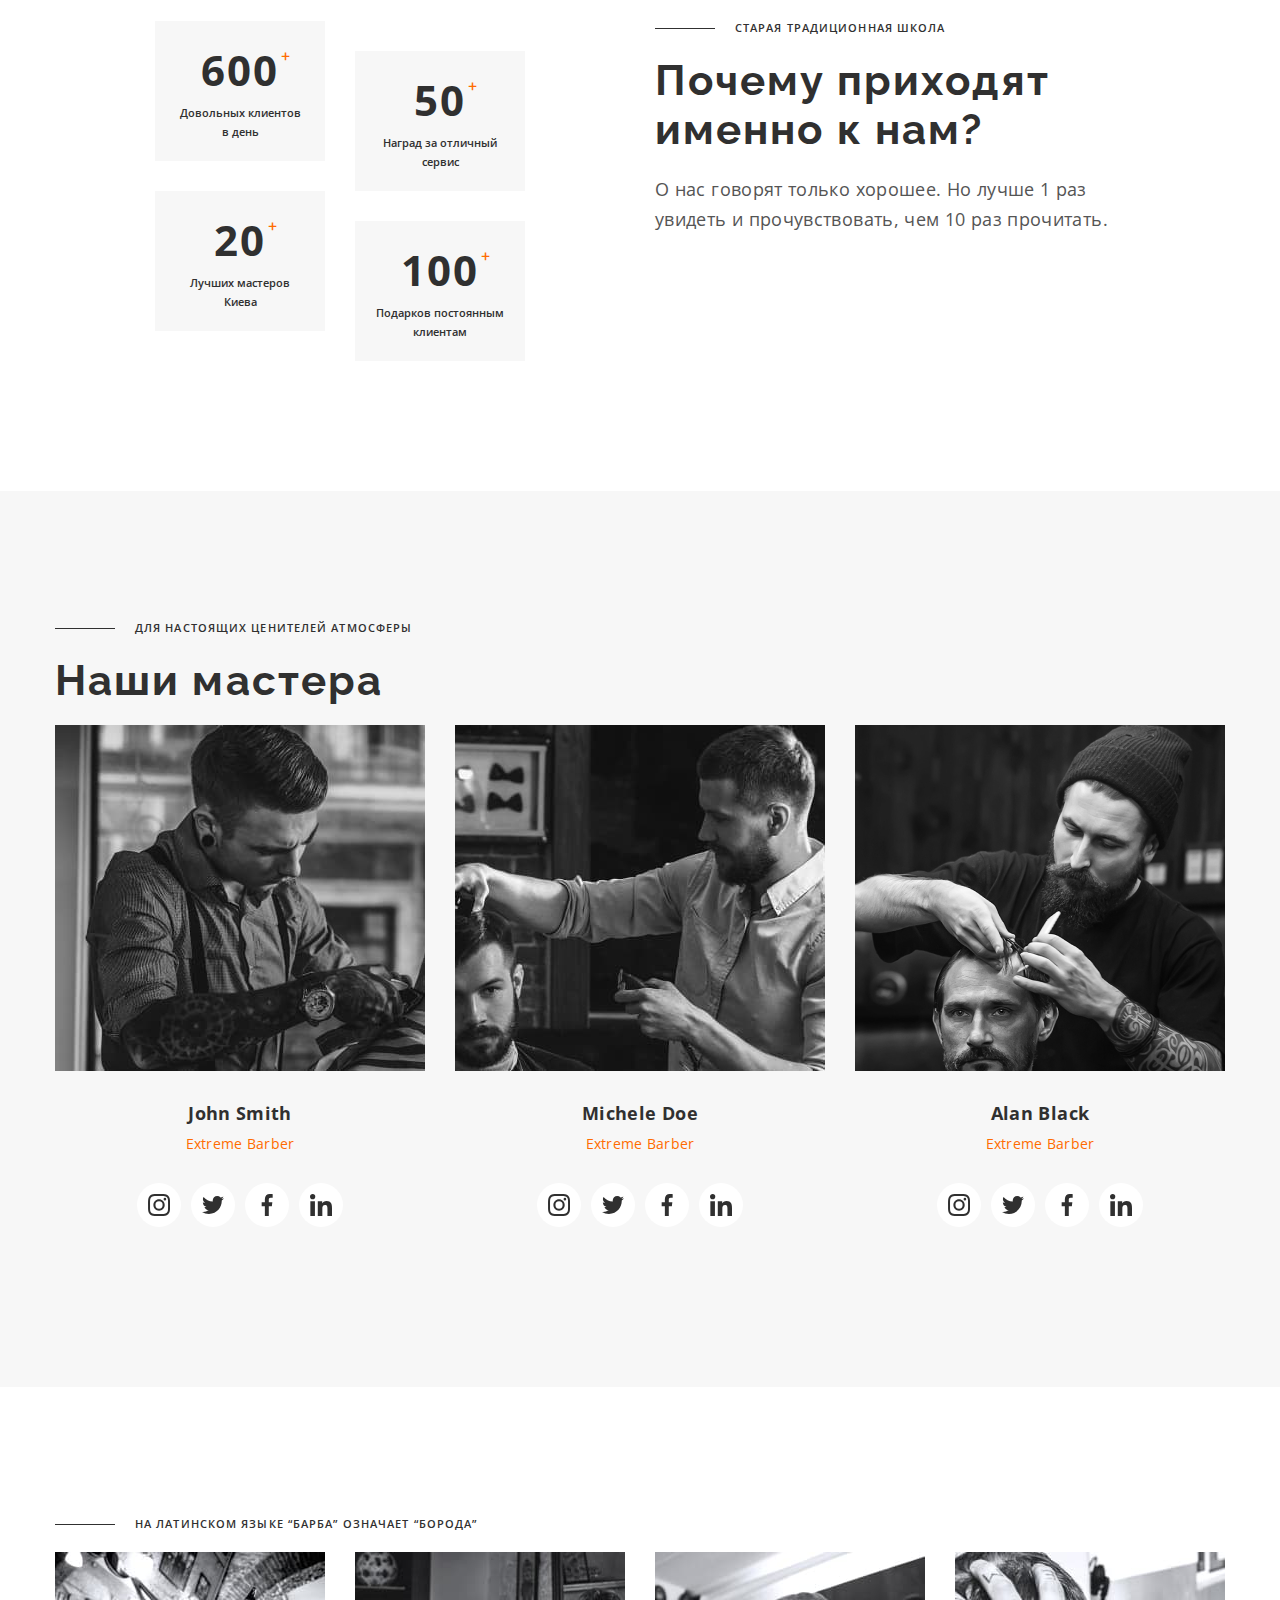
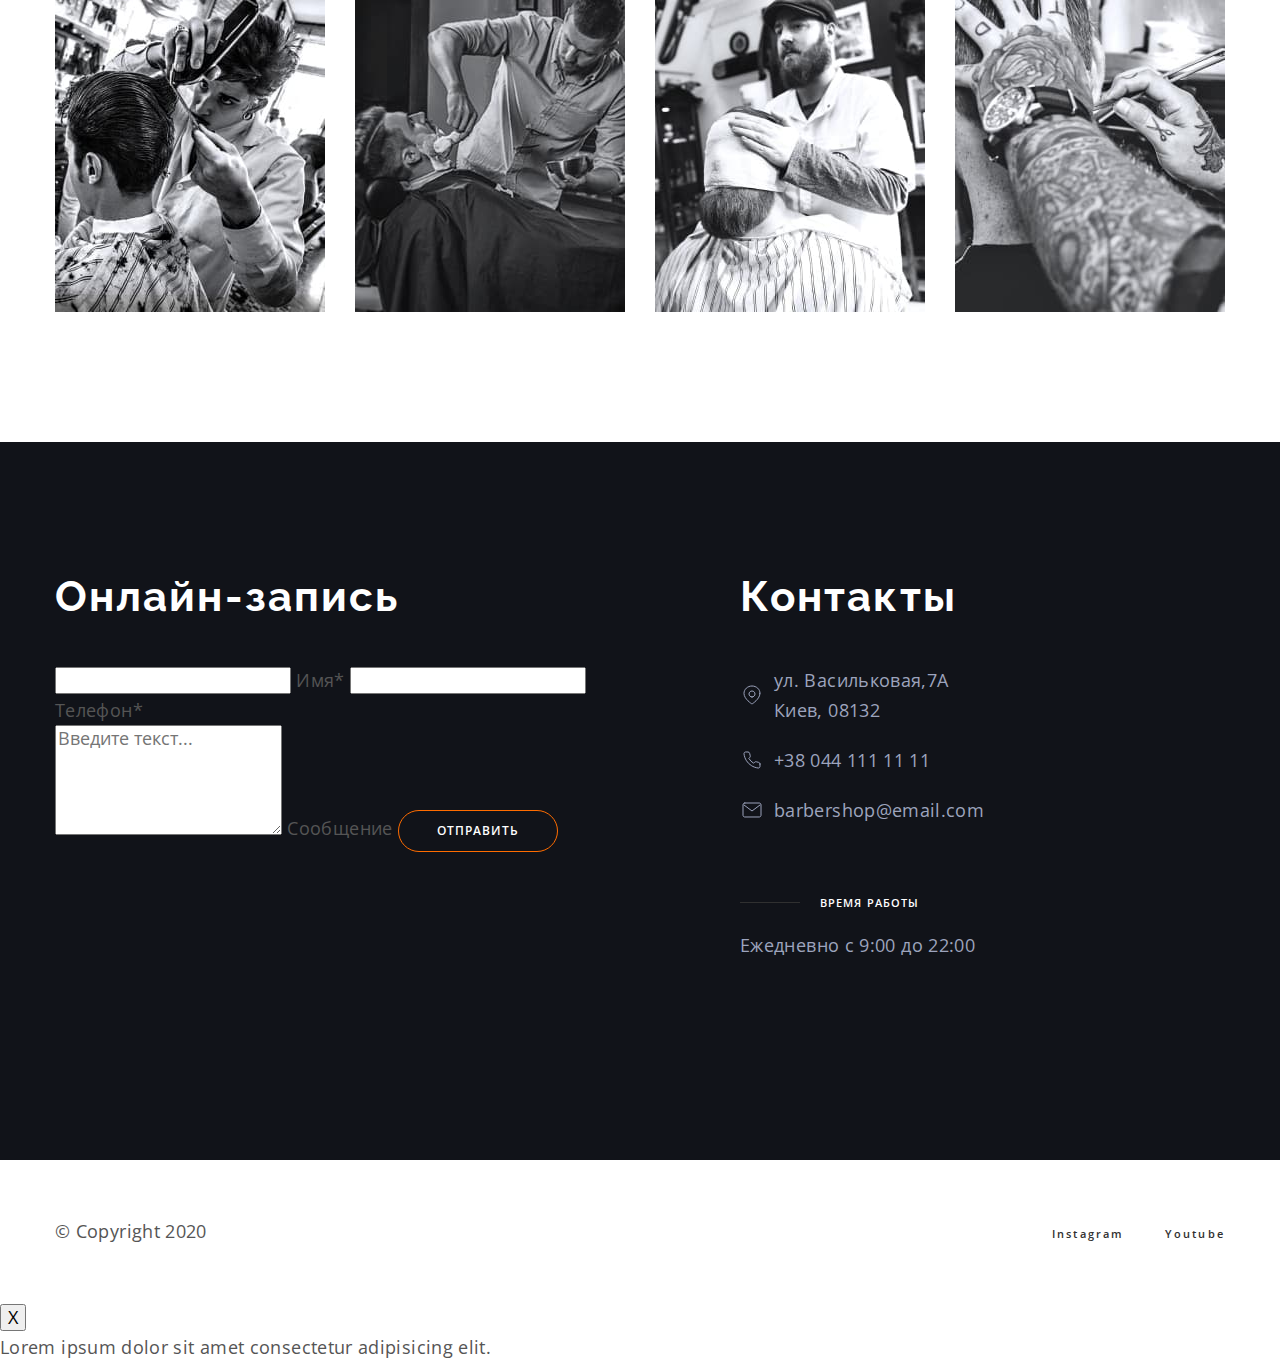
==== commit b5e842e3: "280622" ====
--- a/index.html
+++ b/index.html
@@ -28,10 +28,10 @@
     <!--============== HEADER ==============-->
 
     <header class="header">
-      <div class="container header-container">
-        <a class="header-link" href="./index.html">
+      <div class="container header__container">
+        <a class="header__link" href="./index.html">
           <img
-            class="header-logo"
+            class="header__logo"
             src="./images/Logo-barbershop.svg"
             alt="Лого"
             width="65"
@@ -39,26 +39,26 @@
           />
         </a>
         <nav class="nav">
-          <ul class="nav-list list">
-            <li class="nav-item">
-              <a class="nav-link link" href="">О нас</a>
-            </li>
-            <li class="nav-item">
-              <a class="nav-link link" href="">Услуги и цены</a>
-            </li>
-            <li class="nav-item">
-              <a class="nav-link link" href="">Мастера</a>
-            </li>
-            <li class="nav-item">
-              <a class="nav-link link" href="">Контакты</a>
+          <ul class="list nav__list">
+            <li class="nav__item">
+              <a class="link nav__link" href="">О нас</a>
+            </li>
+            <li class="nav__item">
+              <a class="link nav__link" href="">Услуги и цены</a>
+            </li>
+            <li class="nav__item">
+              <a class="link nav__link" href="">Мастера</a>
+            </li>
+            <li class="nav__item">
+              <a class="link nav__link" href="">Контакты</a>
             </li>
           </ul>
         </nav>
-        <div class="header-wrapper">
-          <a class="header-phone link" href="tel:+380441111111"
+        <div class="header__wrapper">
+          <a class="link header__phone" href="tel:+380441111111"
             >+38 044 111 11 11</a
           >
-          <button class="main-btn-mode-dark main-btn pulsate" type="button" data-modal-open>
+          <button class="main-btn main-btn--mode-dark pulsate" type="button" data-modal-open>
             <span>онлайн-запись</span> 
           </button>
         </div>
@@ -94,30 +94,32 @@
 
       <section class="hero section">
         <div class="container">
-          <ul class="hero-list list">
-            <li class="hero-item">
-              <a class="public-link link" href="" lang="en">Instagram</a>
-            </li>
-            <li class="hero-item">
-              <a class="public-link link" href="" lang="en">Youtube</a>
+          <ul class="list hero__list">
+            <li class="hero__item">
+              <a class="link public-link" href="" lang="en">Instagram</a>
+            </li>
+            <li class="her__item">
+              <a class="link public-link" href="" lang="en">Youtube</a>
             </li>
           </ul>
-          <p class="uppertitle uppertitle-mode-dark" lang="en">
+
+          <p class="uppertitle uppertitle--mode-dark" lang="en">
             A hair salon for men in Kyiv
           </p>
-          <h1 class="hero-title" lang="en">BarberShop</h1>
-          <p class="subtitle subtitle-mode-dark">
+          <h1 class="hero__title" lang="en">BarberShop</h1>
+          <p class="subtitle subtitle--mode-dark hero__subtitle">
             Мы эксперты в модных мужских стрижках. Работаем быстро, осторожно и
             со вкусом.
           </p>
-          <ul class="hero-list list">
-            <li class="hero-item">
-              <button class="hero-btn hero-btn-disable" type="button">
+
+          <ul class="list hero__list">
+            <li class="hero__item">
+              <button class="hero__btn hero__btn--disable" type="button">
                 Назад
               </button>
             </li>
-            <li class="hero-item">
-              <button class="hero-btn" type="button">Вперед</button>
+            <li class="hero__item">
+              <button class="hero__btn" type="button">Вперед</button>
             </li>
           </ul>
         </div>
@@ -126,20 +128,20 @@
       <!-- <!-============= ABOUT =============-> -->
 
       <section class="about section">
-        <div class="container about-container">
-          <ul class="about-list list">
-            <li class="about-item">
+        <div class="container about__container">
+          <ul class="list about__list">
+            <li class="about__item">
               <img
-                class="about-img"
+                class="about__img"
                 src="/images/about-img-1.jpg"
                 alt="стрижка бороды"
                 width="270"
                 height="445"
               />
             </li>
-            <li class="about-item">
+            <li class="about__item">
               <img
-                class="about-img"
+                class="about__img"
                 src="/images/about-img-2.jpg"
                 alt="Окантовка бритвой"
                 width="270"
@@ -147,23 +149,23 @@
               />
             </li>
           </ul>
-          <div class="about-wrapper">
-            <p class="uppertitle uppertitle-mode-light">О НАС</p>
-            <h2 class="title title-mode-light">
+          <div class="about__wrapper">
+            <p class="uppertitle uppertitle--mode-light">О НАС</p>
+            <h2 class="title title--mode-light">
               Лучший Барбершоп твоего города
             </h2>
-            <h3 class="subtitle subtitle-mode-light">
+            <h3 class="subtitle subtitle--mode-light">
               Если ты хочешь добавить в свой образ больше уверенности – тебе
               точно к нам.
             </h3>
-            <p class="about-descr">
+            <p class="about__descr">
               Мы команда, которая никогда не останавливается на достигнутом и
               жаждет перемен. И когда ты попадешь в руки нашего мастера, то уже
               никогда не сможешь быть прежним. Мы команда, которая всегда с
               клиентами "на одной волне". Поэтому, мы всегда готовы
               усовершенствовать каждого, кто к нам приходит!
             </p>
-            <button class="main-btn main-btn-mode-light" type="button">
+            <button class="main__btn main-btn--mode-light" type="button">
               онлайн-запись
             </button>
           </div>
@@ -174,13 +176,13 @@
 
       <section class="price section">
         <div class="container">
-          <p class="uppertitle uppertitle-mode-dark">
+          <p class="uppertitle uppertitle--mode-dark">
             Проведи время в компании лучших мастеров
           </p>
-          <h2 class="title title-mode-dark">Услуги и цены</h2>
-          <ul class="price-list list">
-            <li class="price-item price-item-left-side">
-              <ul class="price-inner-list list">
+          <h2 class="title title--mode-dark">Услуги и цены</h2>
+          <ul class="list price__list">
+            <li class="price__item price-item-left-side">
+              <ul class="list price-inner-list">
                 <li class="price-inner-item">
                   <span class="price-inner-name">Мужская стрижка</span>
                   <span class="price-inner-cost">от 300 грн.</span>
--- a/css/styles.css
+++ b/css/styles.css
@@ -51,15 +51,15 @@
 }
 
 
-body {
+/* body {
   font-family: var(--main-font);
   font-size: 18px;
   line-height: 1.67;
   letter-spacing: 0.02em;
   color: var(--main-txt--mode-light);
-}
-
-h1,
+} */
+
+/* h1,
 h2,
 h3,
 h4,
@@ -68,45 +68,45 @@
 p {
   margin-top: 0;
   margin-bottom: 0;
-}
-
-h1:last-child,
+} */
+
+/* h1:last-child,
 h2:last-child,
 h3:last-child,
 h4:last-child,
 p:last-child {
   margin-bottom: 0;
-}
-
-img {
+} */
+
+/* img {
   display: block;
-}
-
-.list {
+} */
+
+/* .list {
   list-style: none;
   margin-top: 0;
   margin-bottom: 0;
   padding: 0;
-}
-
-.link {
+} */
+
+/* .link {
   text-decoration: none;
-}
-
-.section {
+} */
+
+/* .section {
   padding-top: 130px;
   padding-bottom: 130px;
-}
-
-.container {
+} */
+
+/* .container {
   width: 1200px;
   padding-left: 15px;
   padding-right: 15px;
   margin-left: auto;
   margin-right: auto;
-}
-
-.uppertitle {
+} */
+
+/* .uppertitle {
   display: flex;
   align-items: center;
   margin-bottom: 20px;
@@ -115,26 +115,26 @@
   line-height: 1.36;
   letter-spacing: 0.1em;
   text-transform: uppercase;
-}
-
-.uppertitle-mode-light {
+} */
+
+/* .uppertitle-mode-light {
   color: var(--secondary-txt--mode-light);
-}
-
-.uppertitle-mode-dark {
+} */
+
+/* .uppertitle-mode-dark {
   color: var(--secondary-txt--mode-dark);
-}
-
-.uppertitle::before {
+} */
+
+/* .uppertitle::before {
   margin-right: 20px;
   display: block;
   content: "";
   width: 60px;
   height: 1px;
   background-color: var(--secondary-txt--mode-light);
-}
-
-.title {
+} */
+
+/* .title {
   margin-bottom: 20px;
   font-family: var(--secondary-font);
   font-weight: 700;
@@ -142,33 +142,33 @@
   line-height: 1.17;
   letter-spacing: 0.05em;
   color: var(--secondary-txt--mode-light);
-}
-
-.title-mode-light {
+} */
+
+/* .title-mode-light {
   color: var(--secondary-txt--mode-light);
-}
-
-.title-mode-dark {
+} */
+
+/* .title-mode-dark {
   color: var(--primary-txt--mode-dark);
-}
-
-.subtitle {
+} */
+
+/* .subtitle {
   margin-bottom: 20px;
   font-size: 18px;
   font-weight: 400;
   line-height: 1.67;
   letter-spacing: 0.02em;
-}
-
-.subtitle-mode-light {
+} */
+
+/* .subtitle-mode-light {
   color: var(--main-txt--mode-light);
-}
-
-.subtitle-mode-dark {
+} */
+
+/* .subtitle-mode-dark {
   color: var(--main-txt--mode-dark);
-}
-
-.main-btn {
+} */
+
+/* .main-btn {
   max-width: 350px;
   min-width: 160px;
   padding: 12px 20px;
@@ -185,35 +185,36 @@
   background-color: transparent;
   cursor: pointer;
   transition: background-color var(--anim-fast);
-}
-
-.main-btn-mode-light {
+} */
+
+/* .main-btn-mode-light {
   color: var(--primary-txt--mode-light);
-}
-
-.main-btn-mode-dark {
+} */
+
+/* .main-btn-mode-dark {
   color: var(--primary-txt--mode-dark);
-}
-
-.main-btn:hover,
+} */
+
+/* .main-btn:hover,
 .main-btn:focus {
   background-color: var(--accent-cl);
   border: 1px solid var(--accent-cl);
-}
-
-.public-link {
+} */
+
+/* .public-link {
   font-weight: 600;
   font-size: 11px;
   line-height: 1.36;
   letter-spacing: 0.2em;
   color: var(--secondary-txt--mode-light);
-}
-.public-link:hover,
+} */
+
+/* .public-link:hover,
 .public-link:focus {
   color: var(--accent-cl);
-}
-
-.visualliy-hidden {
+} */
+
+/* .visualliy-hidden {
   position: absolute;
   white-space: nowrap;
   width: 1px;
@@ -224,7 +225,7 @@
   clip: rect(0 0 0 0);
   clip-path: inset(50%);
   margin: -1px;
-}
+} */
 
 
 /* =================== HEADER ==================== */
@@ -671,19 +672,11 @@
 
 /* ================= CONTACTS ================== */
 
-/* .contacts {
+.contacts {
   background-color: var(--secondary-bg--mode-dark);
-} */
-
-/* .contacts-address {
-  text-decoration: none;
-} */
-
-/* .contacts-address {
-  font-style: normal;
-} */
-
-/* .contact-link {
+}
+
+.contact-link {
   display: flex;
   align-items: center;
   color: currentColor;
@@ -692,13 +685,13 @@
 .contacts-icon-pin {
   top: 20px;
 
-} */
-
-/* .contacts-link[href^="mailto:"] {
+}
+
+.contacts-link[href^="mailto:"] {
   text-decoration: underline;
-} */
-
-/* .contacts .uppertitle-mode-dark {
+}
+
+.contacts .uppertitle-mode-dark {
   font-weight: 600;
   font-size: 11px;
   line-height: 15px;
@@ -744,13 +737,13 @@
 
 .contact-item:last-child {
   margin-bottom: 70px;
-} */
-
-/* .contact-link {
+}
+
+.contact-link {
   text-decoration: none;
-} */
-
-/* .contacts-row .list {
+}
+
+.contacts-row .list {
   display: flex;
   align-items: center;
 }
@@ -773,11 +766,11 @@
 .contacts-icon {
   margin-right: 10px;
   fill: var(--accent-cl);
-} */
+}
 
 /* ================== */
 
-/* .contacts-form {
+.contacts-form {
   display: flex;
   flex-direction: column;
 }
@@ -867,7 +860,7 @@
 .form-textarea:focus + .form-text {
   color: var(--primary-bg--mode-light);
   transform: translateY(-20px);
-} */
+}
 
 /* ================== FOOTER =================== */
 
--- a/css/main.min.css
+++ b/css/main.min.css
@@ -0,0 +1,2 @@
+:root{--main-font: "Open Sans", sans-serif;--secondary-font: "Raleway", sans-serif;--accent-cl: #ff6c00;--primary-txt--mode-light: #555555;--secondary-txt--mode-light: #303030;--main-txt--mode-light: #555555;--primary-txt--mode-dark: #ffffff;--secondary-txt--mode-dark: rgba(157, 164, 189, 0.6);--main-txt--mode-dark: #9da4bd;--primary-bg--mode-light: #ffffff;--secondary-bg--mode-light: #f7f7f7;--primary-bg--mode-dark: #191c26;--secondary-bg--mode-dark: #111319;--anim-fast: 250ms ease-in}.visualliy-hidden{position:absolute;white-space:nowrap;width:1px;height:1px;overflow:hidden;border:0;padding:0;clip:rect(0 0 0 0);clip-path:inset(50%);margin:-1px}h1,h2,h3,h4,h5,h6,p{margin-top:0;margin-bottom:0}h1:last-child,h2:last-child,h3:last-child,h4:last-child,p:last-child{margin-bottom:0}.list{list-style:none;margin-top:0;margin-bottom:0;padding:0}.link{text-decoration:none}body{font-family:var(--main-font);font-size:18px;line-height:1.67;letter-spacing:0.02em;color:var(--main-txt--mode-light)}img{display:block}.section{padding-top:130px;padding-bottom:130px}.uppertitle{display:flex;align-items:center;margin-bottom:20px;font-weight:600;font-size:11px;line-height:1.36;letter-spacing:0.1em;text-transform:uppercase}.uppertitle-mode-light{color:var(--secondary-txt--mode-light)}.uppertitle-mode-dark{color:var(--secondary-txt--mode-dark)}.uppertitle::before{margin-right:20px;display:block;content:"";width:60px;height:1px;background-color:var(--secondary-txt--mode-light)}.title{margin-bottom:20px;font-family:var(--secondary-font);font-weight:700;font-size:42px;line-height:1.17;letter-spacing:0.05em;color:var(--secondary-txt--mode-light)}.title-mode-light{color:var(--secondary-txt--mode-light)}.title-mode-dark{color:var(--primary-txt--mode-dark)}.subtitle{margin-bottom:20px;font-size:18px;font-weight:400;line-height:1.67;letter-spacing:0.02em}.subtitle-mode-light{color:var(--main-txt--mode-light)}.subtitle-mode-dark{color:var(--main-txt--mode-dark)}.public-link{font-weight:600;font-size:11px;line-height:1.36;letter-spacing:0.2em;color:var(--secondary-txt--mode-light)}.public-link:hover,.public-link:focus{color:var(--accent-cl)}.main-btn{max-width:350px;min-width:160px;padding:12px 20px;font-family:inherit;font-weight:600;font-size:12px;line-height:1.33;letter-spacing:0.09em;text-transform:uppercase;color:var(--primary-dark-text);border:1px solid var(--accent-cl);border-radius:25px;background-color:transparent;cursor:pointer;transition:background-color var(--anim-fast)}.main-btn-mode-light{color:var(--primary-txt--mode-light)}.main-btn-mode-dark{color:var(--primary-txt--mode-dark)}.main-btn:hover,.main-btn:focus{background-color:var(--accent-cl);border:1px solid var(--accent-cl)}.container{width:1200px;padding-left:15px;padding-right:15px;margin-left:auto;margin-right:auto}.header{padding-top:32px;padding-bottom:32px;background-color:var(--primary-bg--mode-dark)}.header-container{display:flex;align-items:center}.header-link{margin-right:70px}.nav-list{display:flex;align-items:center}.nav-item{margin-right:40px}.nav-item:last-child{margin:0}.header-wrapper{display:flex;align-items:center;margin-left:auto}.nav-link,.header-phone{padding-top:20px;padding-bottom:20px;font-weight:600;font-size:12px;line-height:1.33;letter-spacing:0.1em;color:var(--main-txt--mode-dark);transition:color var(--anim-fast)}.nav-link:hover,.nav-link:focus{color:var(--accent-cl)}.header-phone{padding-top:20px;padding-bottom:20px;margin-right:40px;text-transform:uppercase}.header-phone:hover,.header-phone:focus{color:var(--accent-cl)}.hero{background-color:var(--primary-bg--mode-dark)}.hero-list{display:flex;align-items:center}.hero-item{margin-right:40px}.hero-item:last-child{margin-right:0}.hero-title{margin-bottom:20px;font-family:var(--secondary-font);font-weight:700;font-size:72px;line-height:1.18;letter-spacing:0.05em;color:var(--primary-txt--mode-dark)}.hero .subtitle{margin-bottom:0}.hero-btn{font-weight:600;font-size:11px;line-height:1.36;letter-spacing:0.1em;color:var(--primary-txt--mode-dark);background-color:transparent;cursor:pointer}.hero-btn-disable{color:rgba(157,164,189,0.6)}.about-container{display:flex}.about-list{display:flex}.about-item{margin-right:30px}.about-item:last-child{margin-right:0}.about-wrapper{width:500px;margin-left:auto}.about-descr{margin-bottom:40px;font-size:14px;line-height:1.86;letter-spacing:0.02em;color:var(--main-txt--mode-light)}.main-btn-mode-light{font-weight:600;font-size:12px;line-height:1.33;letter-spacing:0.09em;text-transform:uppercase;color:var(--secondary-light-text)}.main-btn-mode-light:hover,.main-btn-mode-light:focus{color:var(--primary-txt--mode-dark)}.price{background-color:var(--secondary-bg--mode-dark);background-image:url(../images/price/bg-price.png);background-position:center;background-size:cover;background-repeat:no-repeat}.price .title{margin-bottom:44px}.price-list{display:flex;align-items:center;margin-bottom:50px}.price-item{flex-basis:calc(100% / 2);padding:30px 40px}.price-item-left-side{background-image:linear-gradient(180deg, #171a24 0%, rgba(23,26,36,0.2) 100%)}.price-item-right-side{background-image:linear-gradient(180deg, #090b13 0%, rgba(9,11,19,0.2) 100%)}.price-inner-item{display:flex;align-items:baseline;margin-bottom:20px}.price-inner-item::after{margin:0 6px;content:"";display:block;height:1px;flex-grow:1;background-color:var(--secondary-txt--mode-light)}.price-inner-item:last-child{margin-bottom:0}.price .main-btn{display:block;margin-left:auto;margin-right:auto}.price-inner-name,.price-inner-cost{flex-shrink:0;color:var(--main-txt--mode-dark)}.price-inner-cost{order:2}.price .main-btn{display:block;margin-left:auto;margin-right:auto}.advantages-container{display:flex;gap:30px}.advantages-left-side,.advantages-right-side{flex-basis:50%}.advantages-list{margin:0 auto;width:370px;display:flex;flex-wrap:wrap;justify-content:center;align-items:flex-start}.advantages-item{width:170px;min-height:133px;padding:20px;text-align:center;background-color:var(--secondary-bg--mode-light)}.advantages-item:nth-child(odd){margin-right:30px}.advantages-item:first-child{margin-bottom:30px}.advantages-item:nth-last-child(odd){margin-top:30px}.advantages-quantity{position:relative;display:inline-block;margin-bottom:6px;font-weight:700;font-size:42px;line-height:1.36;letter-spacing:0.05em;color:var(--secondary-txt--mode-light)}.advantages-quantity::after{position:absolute;top:5px;left:calc(100% + 2px);content:"+";font-weight:600;font-size:16px;line-height:1.37;text-align:center;color:#ff6c00}.advantages-descr{font-weight:600;font-size:11px;letter-spacing:0;color:var(--secondary-txt--mode-light)}.team{background-color:var(--secondary-bg--mode-light)}.team-list{display:flex;align-items:center;margin-top:-30px;margin-right:-30px}.team-member{flex-wrap:wrap;flex-basis:calc(100% / 3 - 30px);margin-top:30px;margin-right:30px;text-align:center}.team-thumb{position:relative;cursor:pointer;overflow:hidden}.team-descr{display:flex;align-items:center;justify-content:center;padding:20px;width:100%;height:100%;position:absolute;bottom:0;left:0;color:var(--primary-txt--mode-dark);background-color:rgba(11,11,11,0.504);transform:translateY(100%);transition:transform var(--anim-fast)}.team-thumb:hover .team-descr{transform:translateY(0%)}.team-wrapper{padding-top:30px;padding-bottom:30px}.team-headline{margin-bottom:8px;font-size:18px;line-height:1.39;letter-spacing:0.02em;color:var(--secondary-txt--mode-light)}.team-position{margin-bottom:30px;font-size:14px;line-height:1.36;letter-spacing:0.02em;color:var(--accent-cl)}.socials-item:not(:last-child){margin-right:10px}.socials{display:flex;align-items:center;justify-content:center}.socials-link{display:flex;justify-content:center;align-items:center;width:44px;height:44px;background-color:#fff;border-radius:50%;background-repeat:no-repeat;background-size:20px;background-position:center;color:var(--secondary-txt--mode-light);transition:background-color var(--anim-fast)}.socials-icon{fill:currentColor;transition:fill var(--anim-fast)}.socials-link:hover,.socials-link:focus{background-color:var(--accent-cl);color:var(--primary-txt--mode-dark)}.galery-list{display:flex;align-items:center;margin-right:-30px;margin-top:-30px}.galery-item{margin-right:30px;flex-basis:calc(100% / 4 - 30px);margin-top:30px;margin-right:30px}.galery-item:last-child{margin-right:0}.contacts{background-color:var(--secondary-bg--mode-dark)}.contact-link{display:flex;align-items:center;color:currentColor}.contacts-icon-pin{top:20px}.contacts .uppertitle-mode-dark{font-weight:600;font-size:11px;line-height:15px;letter-spacing:0.1em;text-transform:uppercase;color:var(--primary-txt--mode-dark)}.contacts-container{display:flex}.contacts-title{margin-bottom:44px}.contacts-left-side,.contacts-right-side{flex-basis:calc(100% / 2 - 40px)}.contacts-left-side{margin-right:40px}.contacts-right-side{padding-left:100px}.contact-item{font-weight:400;font-size:18px;line-height:1.67;letter-spacing:0.02em;color:#9DA4BD}.contact-item:not(:last-child){margin-bottom:20px}.contact-item:last-child{margin-bottom:70px}.contacts-row .list{display:flex;align-items:center}.contacts-row .item:not(:last-child){margin-right:20px}.contacts-row .link{display:flex;align-items:center;color:var(--secondary-txt--mode-light)}.contacts-row .link:hover,.contacts-row .link:focus{color:#ff6c00}.contacts-icon{margin-right:10px;fill:var(--accent-cl)}.footer{padding-top:56px;padding-bottom:56px}.footer-container{display:flex;align-items:center;justify-content:space-between}.footer-list{display:flex;align-items:center}.footer-item{margin-right:40px}.footer-item:last-child{margin-right:0}.footer-copyright{margin-bottom:0}
+/*# sourceMappingURL=main.min.css.map */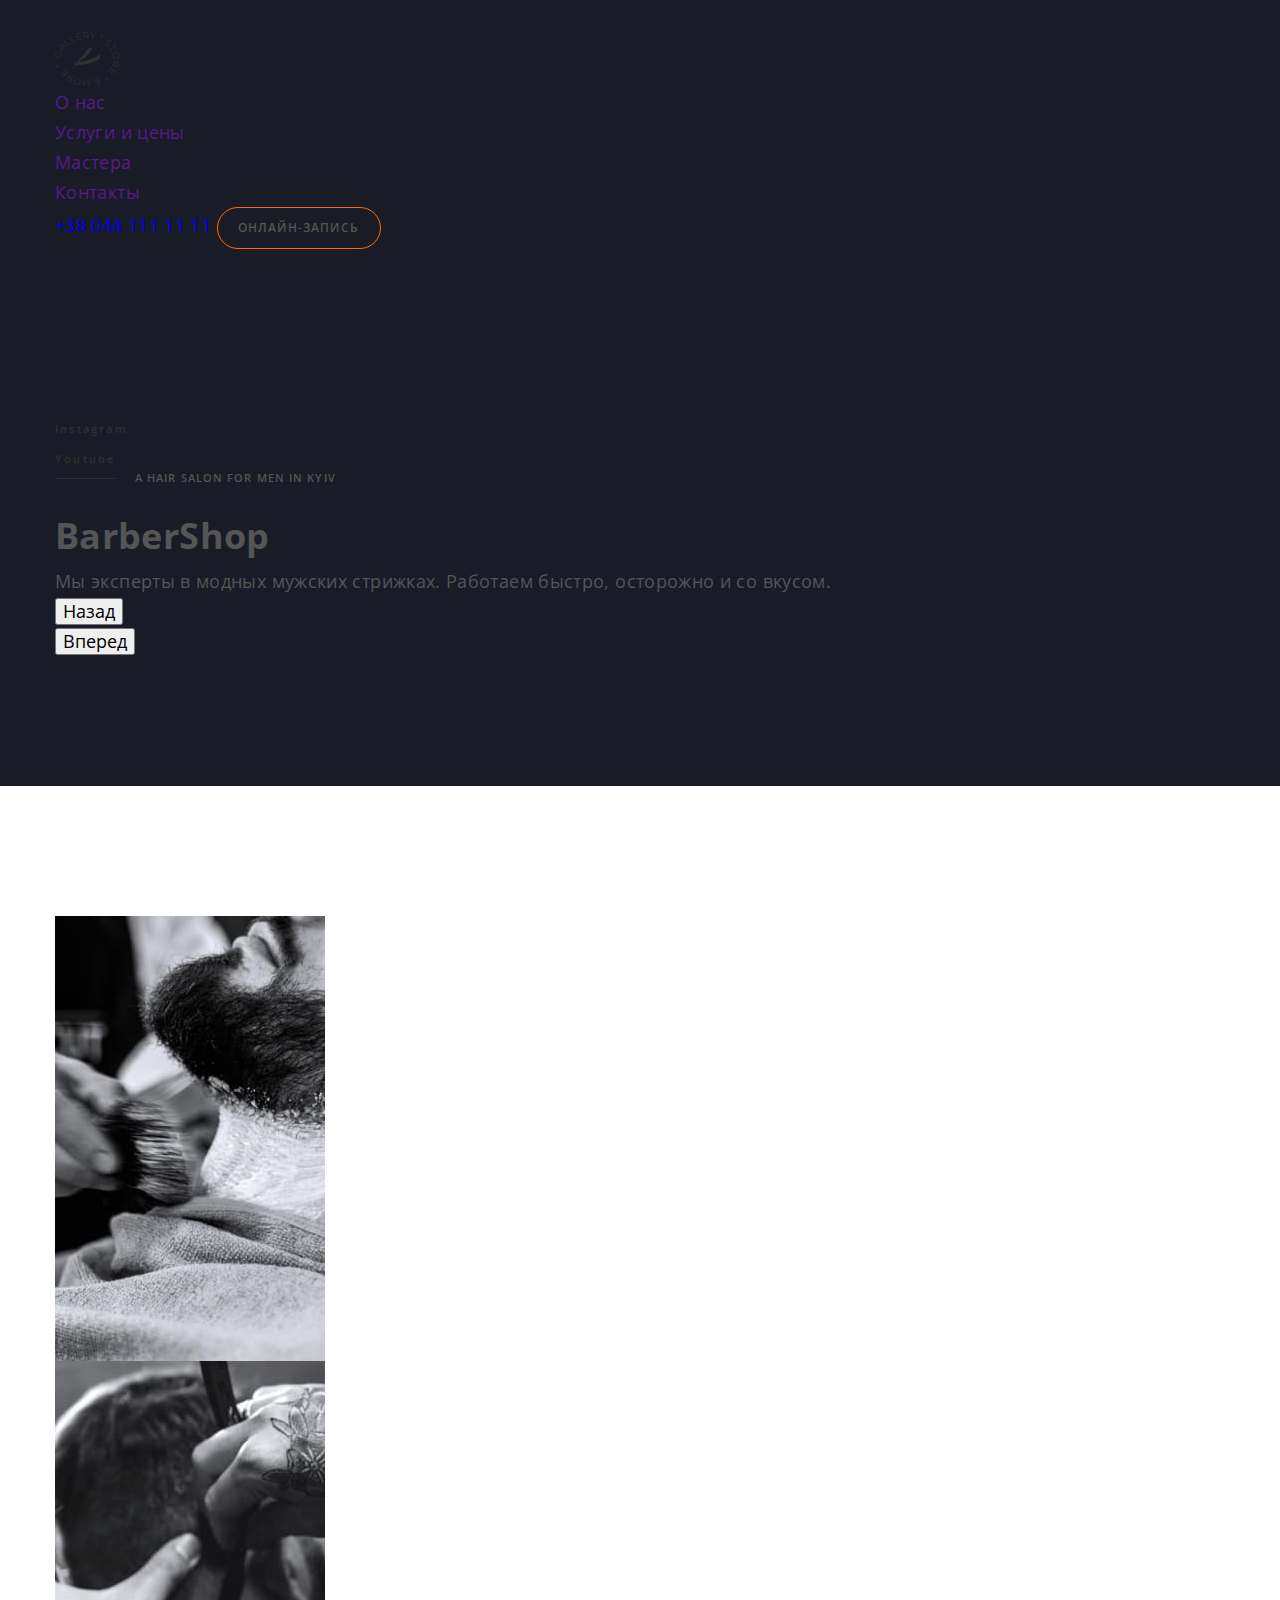
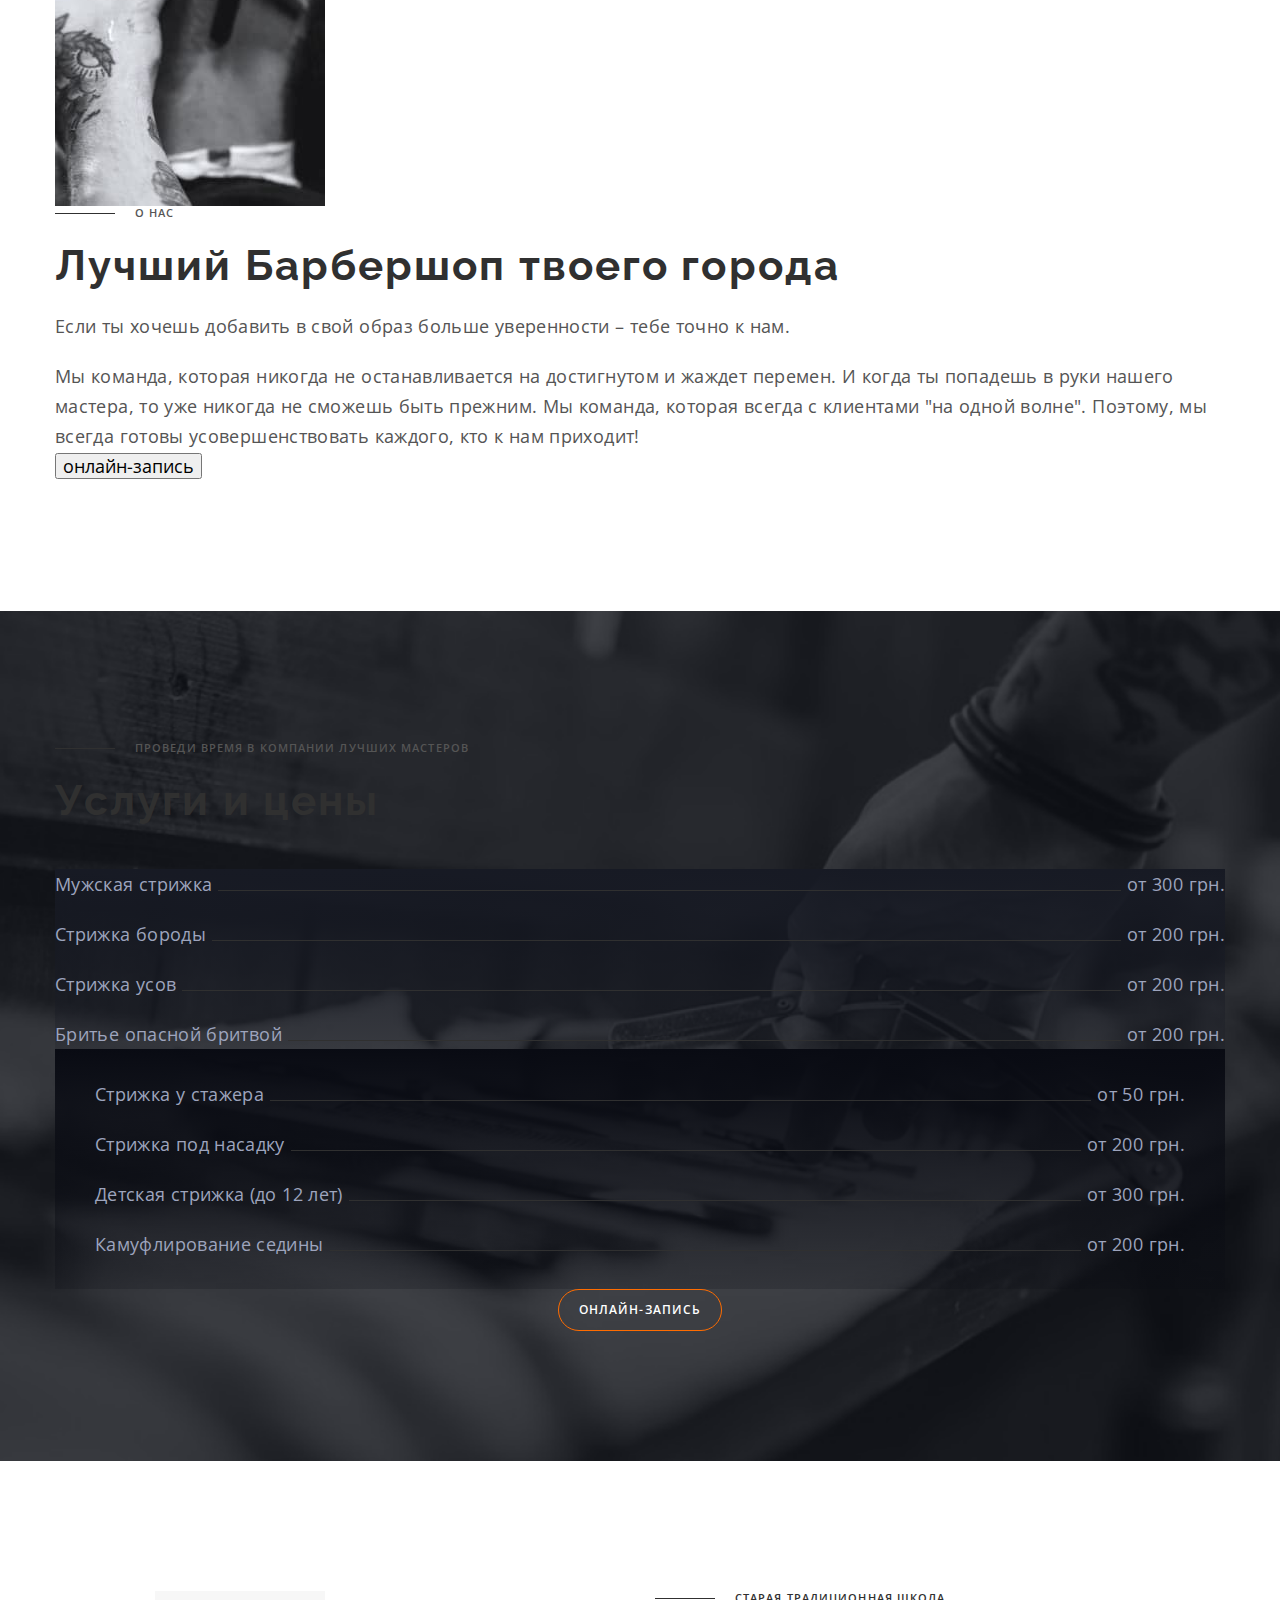
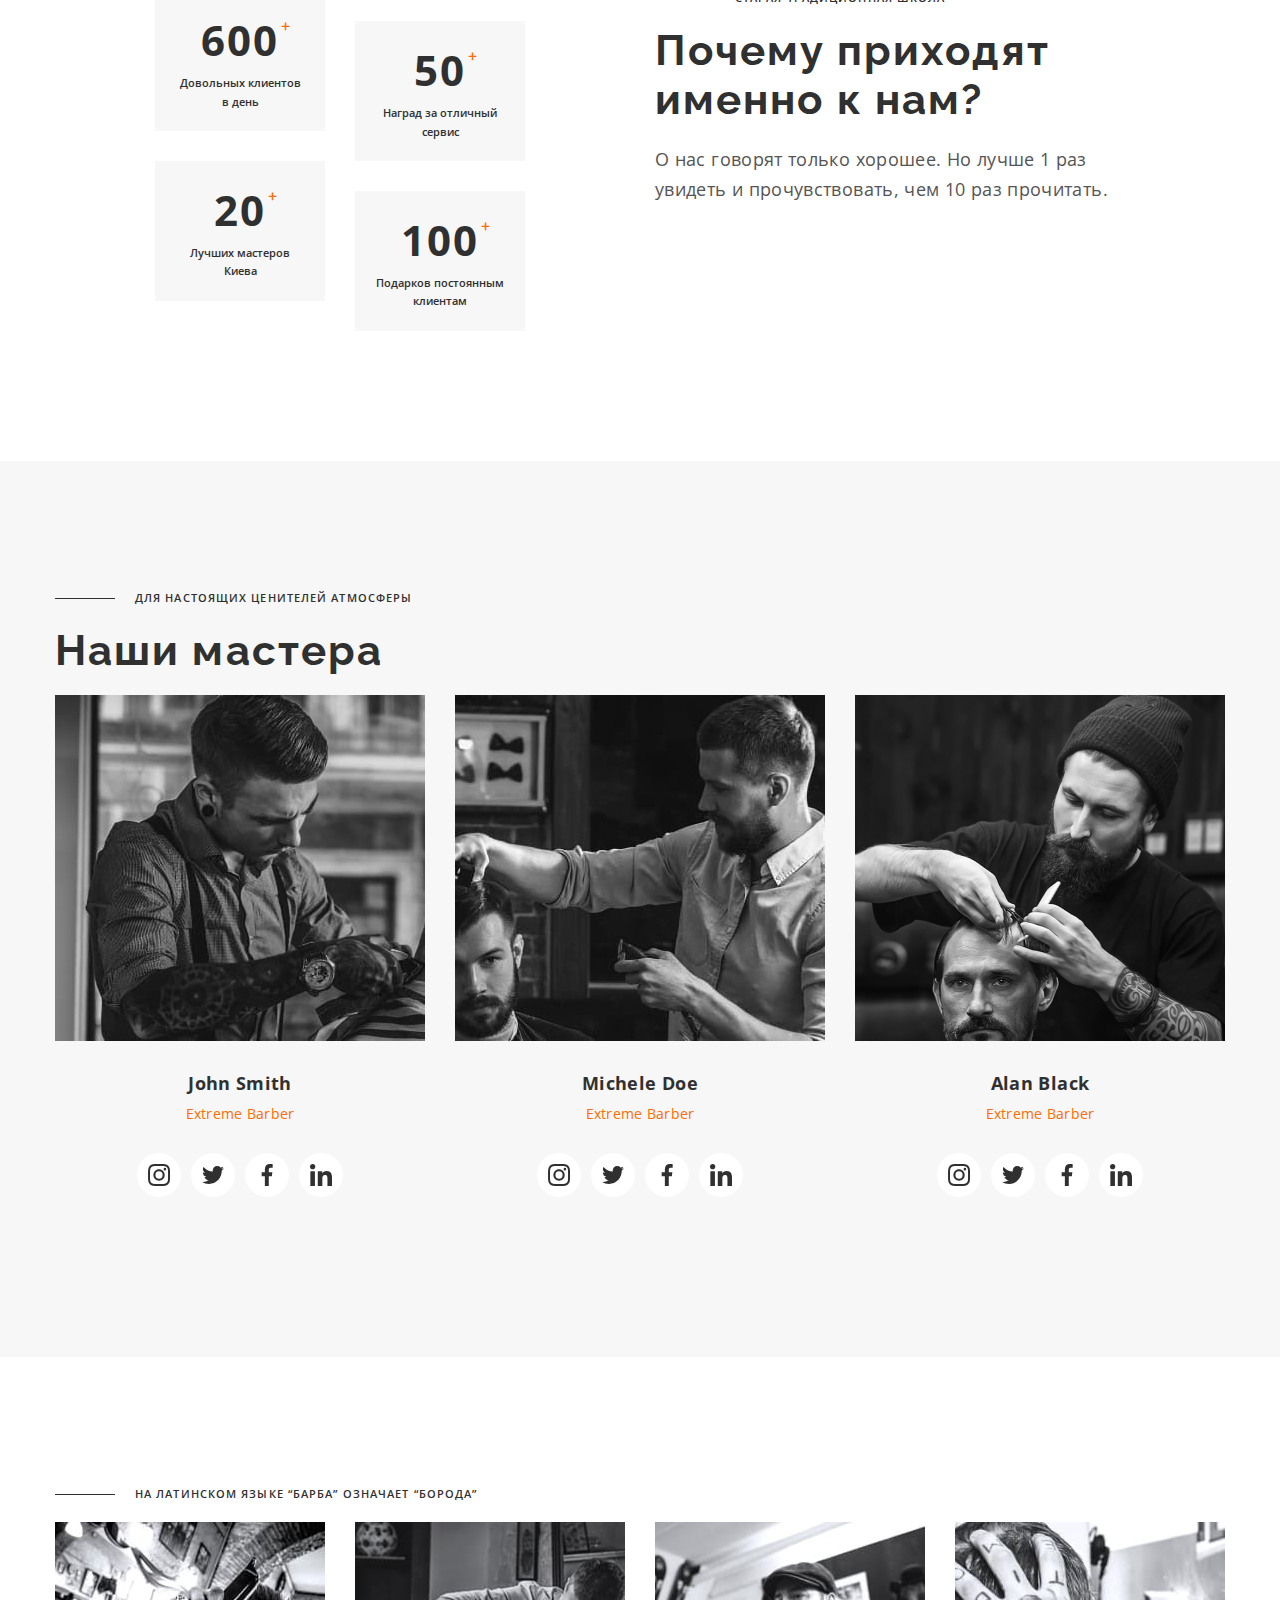
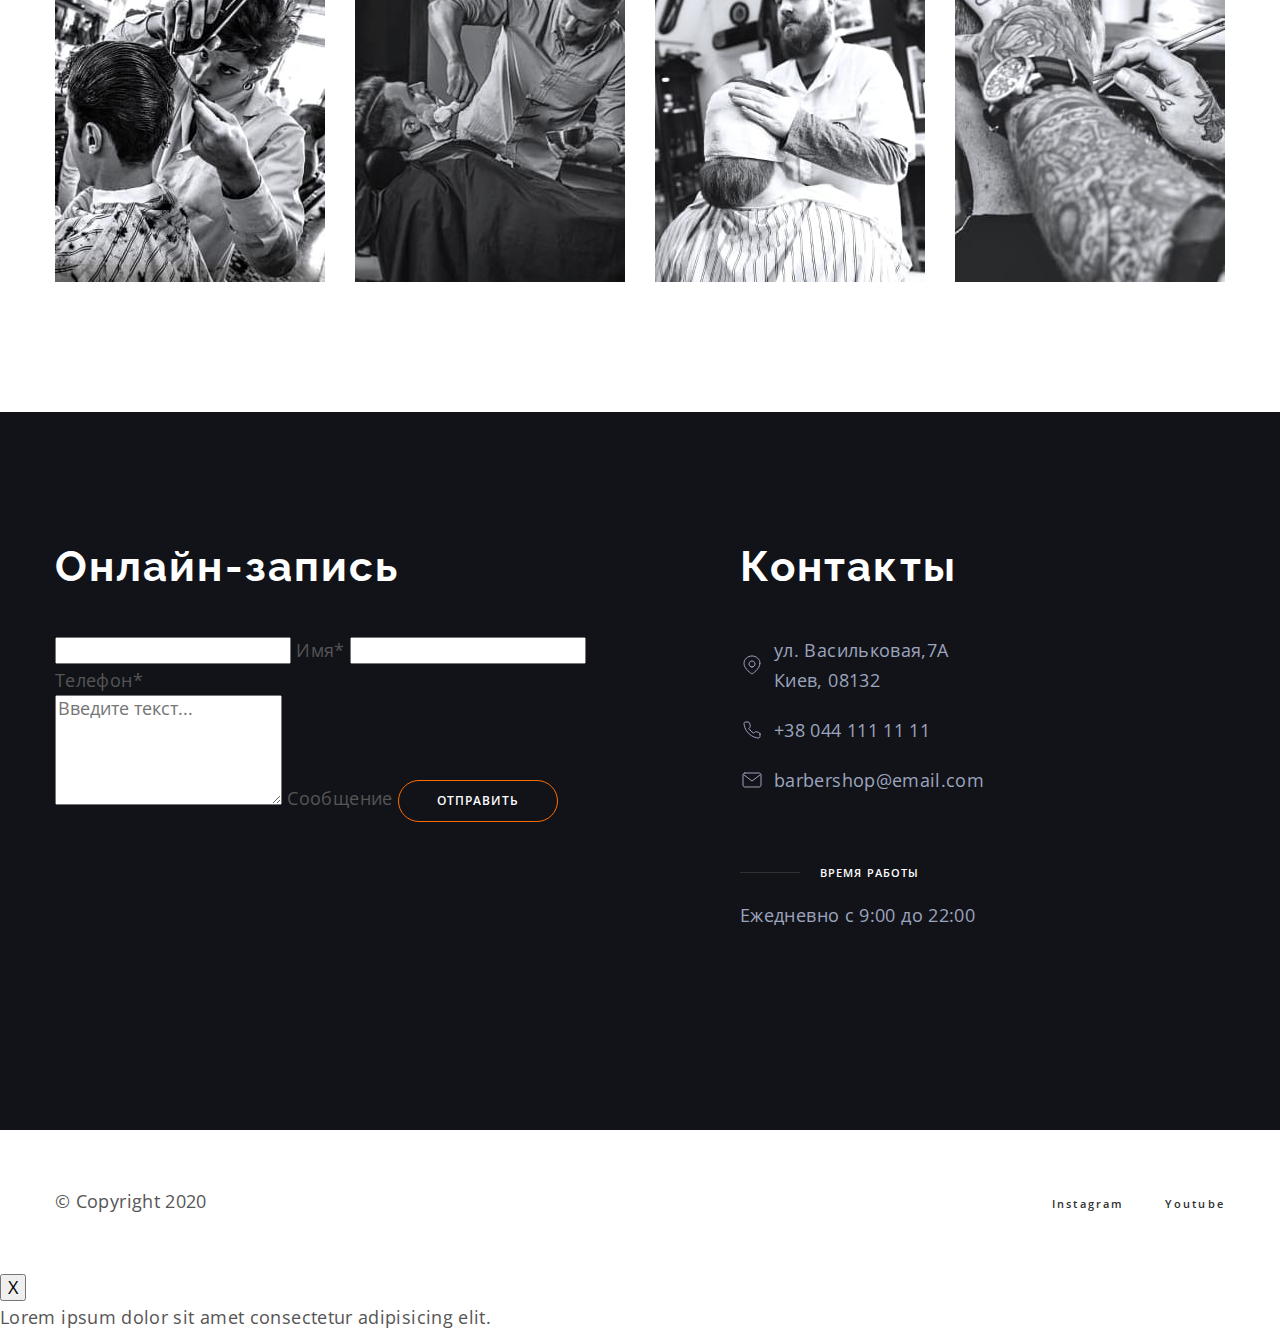
==== commit 7bd24110: "290622-2" ====
--- a/index.html
+++ b/index.html
@@ -3,26 +3,28 @@
   <head>
     <meta charset="UTF-8" />
     <meta http-equiv="X-UA-Compatible" content="IE=edge" />
-    <meta name="barbershop" content="width=device-width, initial-scale=1.0" />
+    <meta name="viewport" content="width=device-width, initial-scale=1.0" />
     <title>BarberShop</title>
-
-    <!--============= FONTS ===============-->
+    <!-- Основні шрифти -->
     <link rel="preconnect" href="https://fonts.googleapis.com" />
     <link rel="preconnect" href="https://fonts.gstatic.com" crossorigin />
     <link
       href="https://fonts.googleapis.com/css2?family=Open+Sans:wght@400;600;700&family=Raleway:wght@700&display=swap"
       rel="stylesheet"
     />
-
-    <!--============= STYLES ==============-->
+    <!-- Нормалізація стилей -->
     <link
       rel="stylesheet"
-      href="https://cdnjs.cloudflare.com/ajax/libs/modern-normalize/1.1.0/modern-normalize.min.css"
+      href="https://cdn.jsdelivr.net/npm/modern-normalize@1.1.0/modern-normalize.min.css"
     />
+
+    <!-- Кастомні стили -->
+    <!-- після організації архітектури файлів scss посилання на старинй файл стилів видаляемо -->
     <!-- <link rel="stylesheet" href="./css/styles.css" /> -->
+
+    <!-- не забути підключити новий лінк зі стилями -->
     <link rel="stylesheet" href="./css/main.min.css" />
   </head>
-
   <body>
 
     <!--============== HEADER ==============-->
@@ -66,7 +68,7 @@
     </header>
 
     <!--==== Пример оформления тел/мэйл ====-->
-    <div class="contacts-row container">
+    <!-- <div class="contacts-row container">
       <ul class="list">
         <li class="item">
           <a class="link" href="">
@@ -87,7 +89,7 @@
           </a>
         </li>
       </ul>
-    </div>
+    </div> -->
 
     <main>
       <!-- <!-================================= HERO ====================================- > -->
--- a/css/styles.css
+++ b/css/styles.css
@@ -16,39 +16,39 @@
 rgba(157, 164, 189, 0.4)
 rgba(25, 28, 38, 0.2) */
 
-:root {
+/* :root { */
   /*=========== Основные шрифты ===========*/
 
-  --main-font: "Open Sans", sans-serif;
+  /* --main-font: "Open Sans", sans-serif;
   --secondary-font: "Raleway", sans-serif;
-  --accent-cl: #ff6c00;
+  --accent-cl: #ff6c00; */
 
   /*========== Светлая тема текста =========*/
 
-  --primary-txt--mode-light: #555555;
+  /* --primary-txt--mode-light: #555555;
   --secondary-txt--mode-light: #303030;
-  --main-txt--mode-light: #555555;
+  --main-txt--mode-light: #555555; */
 
   /*========== Темная тема текста ===========*/
 
-  --primary-txt--mode-dark: #ffffff;
+  /* --primary-txt--mode-dark: #ffffff;
   --secondary-txt--mode-dark: rgba(157, 164, 189, 0.6);
-  --main-txt--mode-dark: #9da4bd;
+  --main-txt--mode-dark: #9da4bd; */
 
   /*========== Светлая тема фона ============*/
 
-  --primary-bg--mode-light: #ffffff;
-  --secondary-bg--mode-light: #f7f7f7;
+  /* --primary-bg--mode-light: #ffffff;
+  --secondary-bg--mode-light: #f7f7f7; */
 
   /*========== Темная тема фона =============*/
 
-  --primary-bg--mode-dark: #191c26;
-  --secondary-bg--mode-dark: #111319;
+  /* --primary-bg--mode-dark: #191c26;
+  --secondary-bg--mode-dark: #111319; */
 
   /* ============ EFFECTS ================ */
 
-  --anim-fast: 250ms ease-in;
-}
+  /* --anim-fast: 250ms ease-in; */
+/* } */
 
 
 /* body {
@@ -672,56 +672,56 @@
 
 /* ================= CONTACTS ================== */
 
-.contacts {
+/* .contacts {
   background-color: var(--secondary-bg--mode-dark);
-}
-
-.contact-link {
+} */
+
+/* .contact-link {
   display: flex;
   align-items: center;
   color: currentColor;
-}
+} */
  
-.contacts-icon-pin {
+/* .contacts-icon-pin {
   top: 20px;
 
-}
-
-.contacts-link[href^="mailto:"] {
+} */
+
+/* .contacts-link[href^="mailto:"] {
   text-decoration: underline;
-}
-
-.contacts .uppertitle-mode-dark {
+} */
+
+/* .contacts .uppertitle-mode-dark {
   font-weight: 600;
   font-size: 11px;
   line-height: 15px;
   letter-spacing: 0.1em;
   text-transform: uppercase;
   color: var(--primary-txt--mode-dark);
-}
-
-.contacts-container {
-  display: flex;
-}
-
-.contacts-title {
+} */
+
+/* .contacts-container {
+  display: flex;
+} */
+
+/* .contacts-title {
   margin-bottom: 44px;
-}
-
-.contacts-left-side,
+} */
+
+/* .contacts-left-side,
 .contacts-right-side {
   flex-basis: calc(100% / 2 - 40px);
-}
-
-.contacts-left-side {
+} */
+
+/* .contacts-left-side {
   margin-right: 40px;
 }
 
 .contacts-right-side {
   padding-left: 100px;
-}
-
-.contact-item {
+} */
+
+/* .contact-item {
   font-weight: 400;
   font-size: 18px;
   line-height: 1.67;
@@ -729,21 +729,21 @@
   letter-spacing: 0.02em;
 
   color: #9DA4BD;
-}
-
-.contact-item:not(:last-child) {
+} */
+
+/* .contact-item:not(:last-child) {
   margin-bottom: 20px;
 }
 
 .contact-item:last-child {
   margin-bottom: 70px;
-}
-
-.contact-link {
+} */
+
+/* .contact-link {
   text-decoration: none;
-}
-
-.contacts-row .list {
+} */
+
+/* .contacts-row .list {
   display: flex;
   align-items: center;
 }
@@ -761,33 +761,33 @@
 .contacts-row .link:hover,
 .contacts-row .link:focus {
   color: #ff6c00;
-}
-
-.contacts-icon {
+} */
+
+/* .contacts-icon {
   margin-right: 10px;
   fill: var(--accent-cl);
-}
+} */
 
 /* ================== */
 
-.contacts-form {
+/* .contacts-form {
   display: flex;
   flex-direction: column;
-}
-
-.contacts-wrapper {
+} */
+
+/* .contacts-wrapper {
   display: flex;
   justify-content: space-between;
   position: relative;
   margin-bottom: 44px;
-}
-
-
-.form-label {
+} */
+
+
+/* .form-label {
   position: relative;
-}
-
-.form-input {
+} */
+
+/* .form-input {
   display: inline-block;
   width: 260px;
   padding: 10px;
@@ -796,15 +796,15 @@
   border: none;
   border-bottom: 1px solid rgba(157, 164, 189, 0.4);
   outline: transparent;
-}
-
-.form-input:hover,
+} */
+
+/* .form-input:hover,
 .form-input:focus {
   border-color: var(--primary-txt--mode-dark);
   color: var(--primary-bg--mode-light);
-}
-
-.form-textarea {
+} */
+
+/* .form-textarea {
   margin-top: 0px;
   display: block;
   padding: 10px;
@@ -817,30 +817,30 @@
   resize: none;
   border: none;
   border-bottom: 1px solid var(--secondary-txt--mode-dark);
-}
-
-.form-textarea:hover,
+} */
+
+/* .form-textarea:hover,
 .form-textarea:focus {
   border-color: var(--primary-txt--mode-dark);
   color: var(--primary-bg--mode-light);
-}
-
-.form-textarea::placeholder {
+} */
+
+/* .form-textarea::placeholder {
   font-weight: 600;
   font-size: 11px;
   line-height: 15px;
   letter-spacing: 0.1em;
   color: transparent;
-}
-
-.form-text:hover,
+} */
+
+/* .form-text:hover,
 .form-text:focus,
 .form-text:focus,
 .form-textarea:focus::placeholder {
   color:var(--primary-bg--mode-light);
-}
-
-.form-text {
+} */
+
+/* .form-text {
   position: absolute;
   top: 10px;
   left: 10px;
@@ -852,19 +852,19 @@
   text-transform: uppercase;
 
   color: var(--secondary-txt--mode-dark);
-}
-
-.form-text:hover,
+} */
+
+/* .form-text:hover,
 .form-text:focus,
 .form-textarea:hover + .form-text,
 .form-textarea:focus + .form-text {
   color: var(--primary-bg--mode-light);
   transform: translateY(-20px);
-}
+} */
 
 /* ================== FOOTER =================== */
 
-.footer {
+/* .footer {
   padding-top: 56px;
   padding-bottom: 56px;
 }
@@ -890,11 +890,11 @@
 
 .footer-copyright {
   margin-bottom: 0;
-}
+} */
 
 /* ==================================== */
 
-.backdrop {
+/* .backdrop {
   position: fixed; 
   width: 100vw;
   height: 100vh;
@@ -913,9 +913,9 @@
   opacity: 0;
   visibility: hidden;
   pointer-events: none;
-}
-
-.modal-wrapper {
+} */
+
+/* .modal-wrapper {
   position: absolute;
   top: 50%;
   left: 50%;
@@ -935,11 +935,11 @@
   top: 20px;
   right: 20px;
   border-radius: 50%;
-}
+} */
 
 /* ========================= PULSATE ===================== */
 
-.pulsate {
+/* .pulsate {
   position: relative;
   z-index: 10;
 
@@ -949,9 +949,9 @@
 .pulsate span {
   position: relative;
   z-index: 10;
-}
-
-.pulsate::after,
+} */
+
+/* .pulsate::after,
 .pulsate::before {
   position: absolute;
   content: "";
@@ -971,9 +971,9 @@
 }
 .pulsate::before {
   animation: pulsation 4s ease-in-out infinite both;
-}
-
-@keyframes pulsation {
+} */
+
+/* @keyframes pulsation {
   0% {
     transform: translate(-50%, -50%) scale(0.4);
     opacity: 0.8;
@@ -986,10 +986,10 @@
     transform: translate(-50%, -50%) scale(2.4);
     opacity: 0;
   }
-}
+} */
 
 /* logo anomation */
-@keyframes bounce-top {
+/* @keyframes bounce-top {
   0% {
     transform: translateY(-45px);
     animation-timing-function: ease-in;
@@ -1026,4 +1026,4 @@
     animation-timing-function: ease-out;
     opacity: 1;
   }
-}+} */